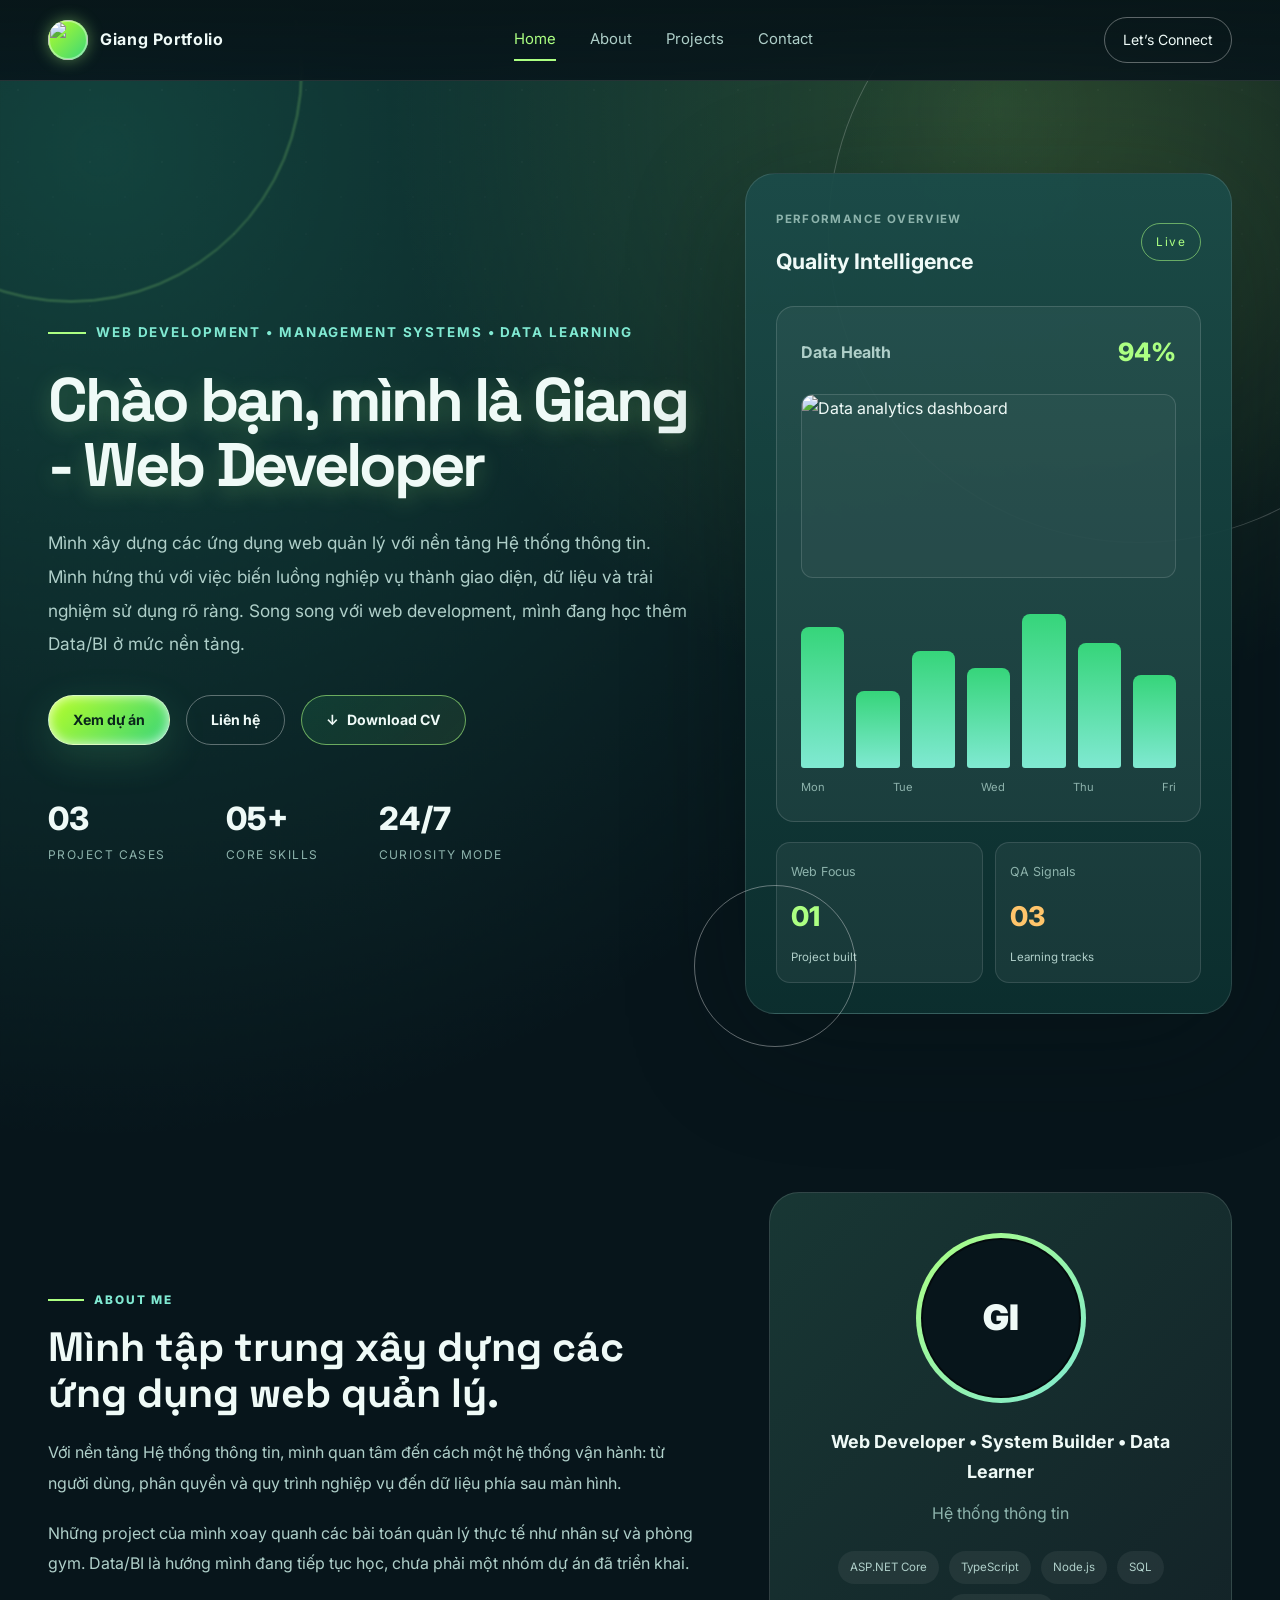
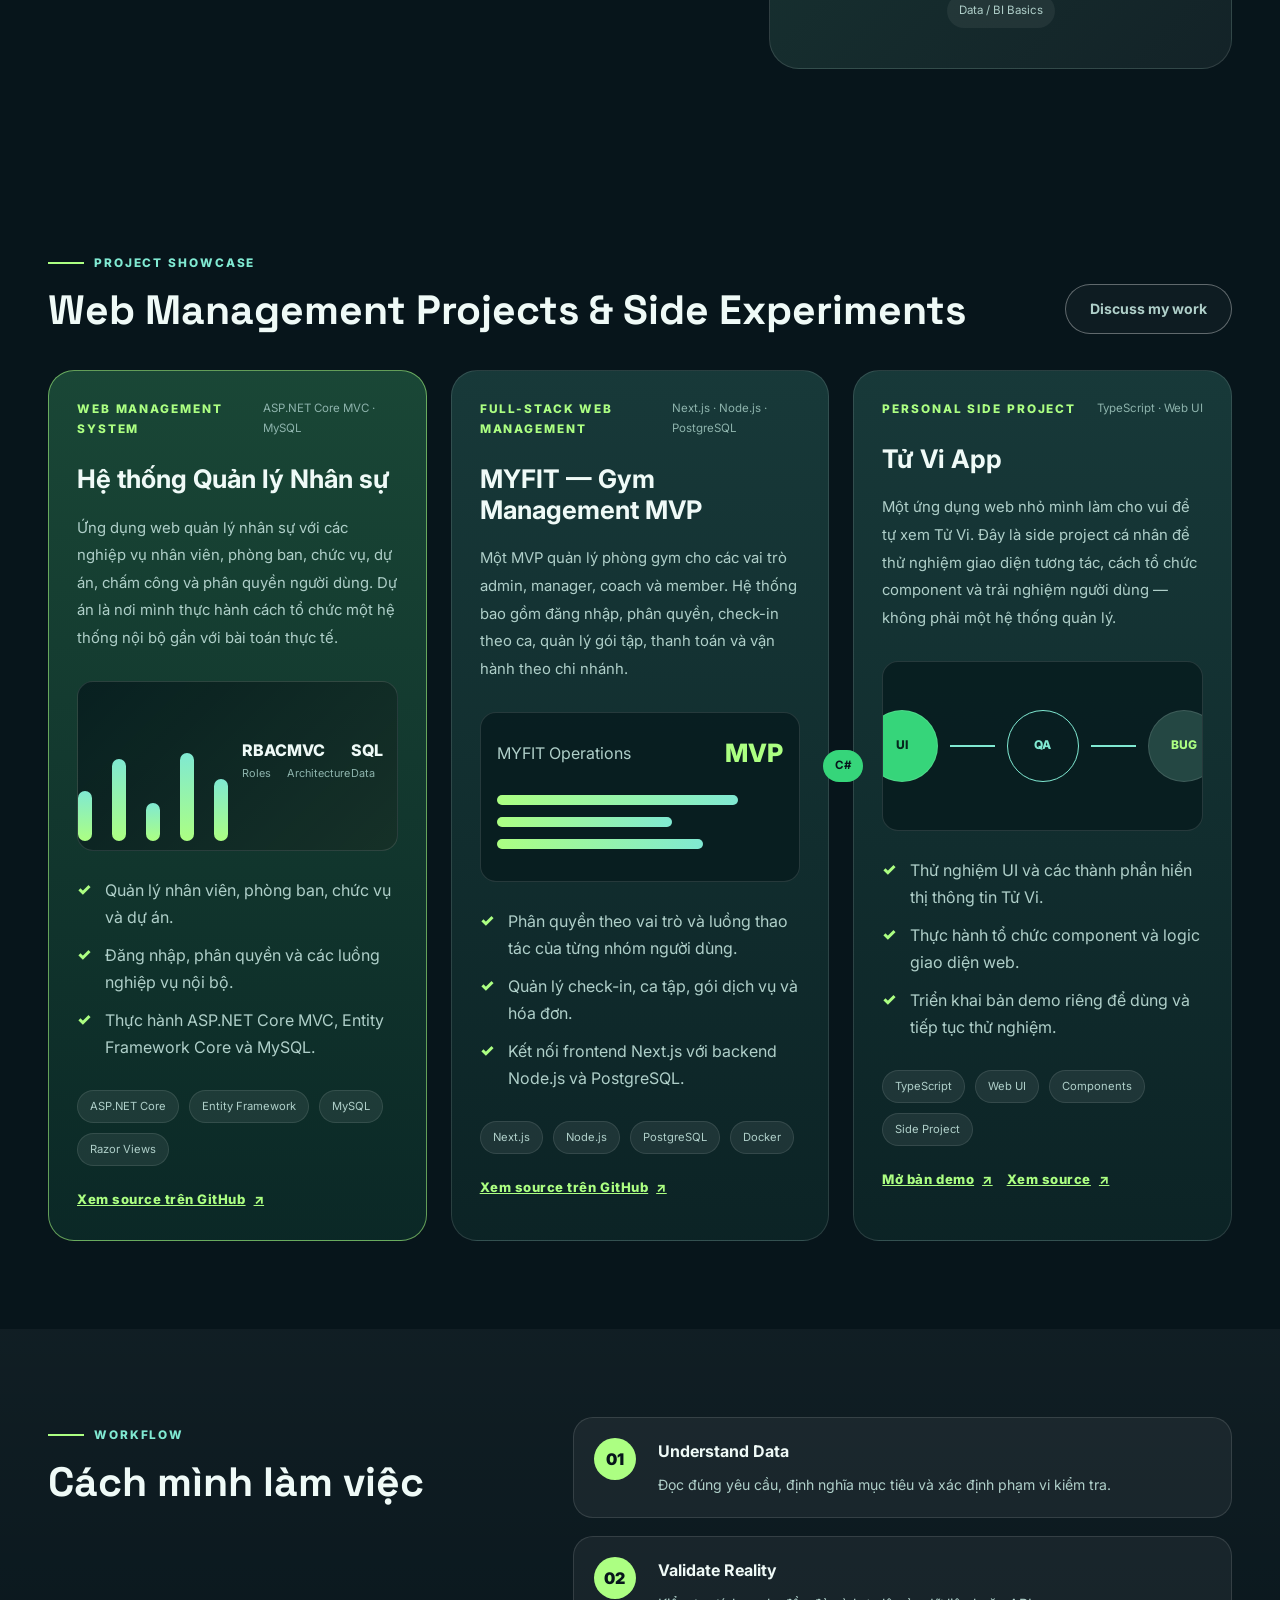
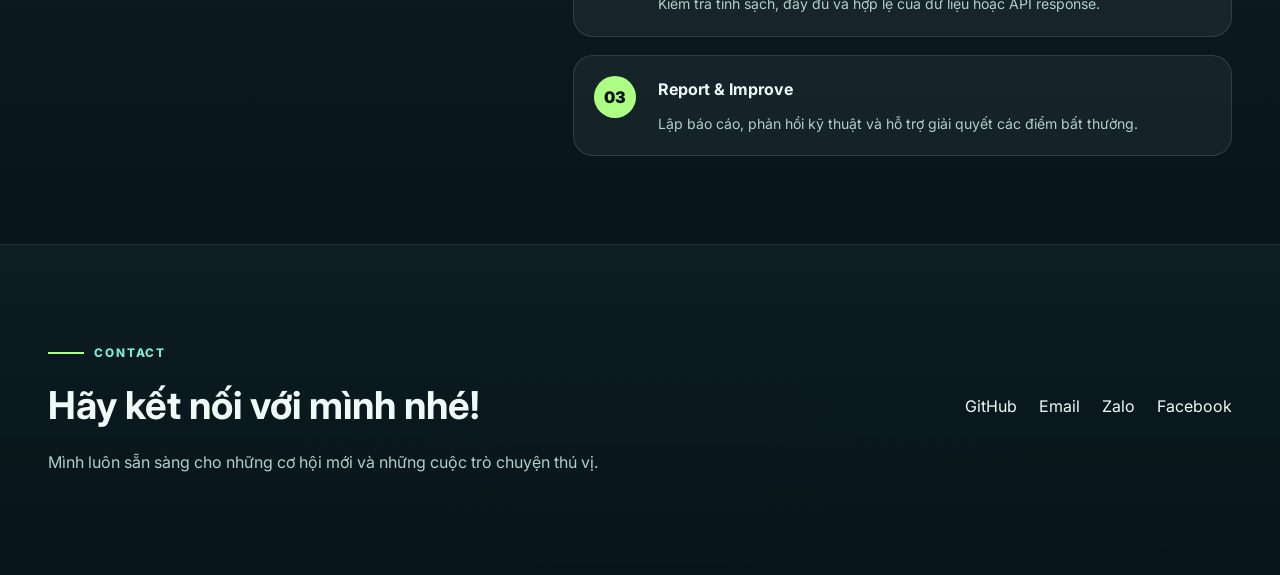
==== index.html @ 4f0e09ed "Update portfolio projects and contact links" ====
<!DOCTYPE html>
<html lang="vi">
<head>
    <meta charset="UTF-8" />
    <meta name="viewport" content="width=device-width, initial-scale=1.0" />
    <title>Giang | Web Developer</title>
    <link rel="preconnect" href="https://fonts.googleapis.com">
    <link rel="preconnect" href="https://fonts.gstatic.com" crossorigin>
    <link href="https://fonts.googleapis.com/css2?family=Inter:wght@300;400;500;600;700;800&family=Space+Grotesk:wght@400;500;700&display=swap" rel="stylesheet">
    <link rel="stylesheet" href="styles.css" />
</head>
<body>
    <header class="topbar">
        <div class="container nav-wrapper">
            <a class="brand" href="#home">
                <span class="brand-icon">
                    <img src="https://images.unsplash.com/photo-1551288049-bebda4e38f71?auto=format&fit=crop&q=80" alt="" />
                </span>
                <span class="brand-text">Giang Portfolio</span>
            </a>
            <nav class="main-nav" aria-label="Main navigation">
                <a href="#home" class="active">Home</a>
                <a href="#about">About</a>
                <a href="#projects">Projects</a>
                <a href="#contact">Contact</a>
            </nav>
            <a class="nav-cta" href="#contact">Let’s Connect</a>
        </div>
    </header>

    <section class="hero" id="home">
        <div class="container hero-grid">
            <div class="hero-copy">
                <div class="eyebrow">
                    <span></span>
                    Web Development • Management Systems • Data Learning
                </div>
                <h1>Chào bạn, mình là Giang - Web Developer</h1>
                <p class="hero-description">
                    Mình xây dựng các ứng dụng web quản lý với nền tảng Hệ thống thông tin. Mình hứng thú với việc biến luồng nghiệp vụ thành giao diện, dữ liệu và trải nghiệm sử dụng rõ ràng. Song song với web development, mình đang học thêm Data/BI ở mức nền tảng.
                </p>
                <div class="hero-actions">
                    <a class="btn btn-primary" href="#projects">Xem dự án</a>
                    <a class="btn btn-secondary" href="#contact">Liên hệ</a>
                    <a class="btn btn-download" href="assets/giang-cv.txt" download="giang-cv.txt">
                        <span aria-hidden="true">↓</span> Download CV
                    </a>
                </div>
                <div class="hero-metrics">
                    <article>
                        <span class="metric-number">03</span>
                        <span class="metric-label">Project Cases</span>
                    </article>
                    <article>
                        <span class="metric-number">05+</span>
                        <span class="metric-label">Core Skills</span>
                    </article>
                    <article>
                        <span class="metric-number">24/7</span>
                        <span class="metric-label">Curiosity Mode</span>
                    </article>
                </div>
            </div>

            <aside class="hero-panel">
                <div class="analysis-frame">
                    <div class="panel-header">
                        <div>
                            <span class="small-label">Performance Overview</span>
                            <h3>Quality Intelligence</h3>
                        </div>
                        <span class="status-dot">Live</span>
                    </div>

                    <div class="chart-area">
                        <div class="chart-card">
                            <div class="chart-top">
                                <span>Data Health</span>
                                <span class="chart-value">94%</span>
                            </div>
                            <div class="dashboard-image-wrap">
                                <img class="dashboard-image" src="https://images.unsplash.com/photo-1551288049-bebda4e38f71?auto=format&fit=crop&q=80" alt="Data analytics dashboard" />
                            </div>
                            <div class="bar-chart">
                                <div class="bar-wrap">
                                    <div class="bar-fill" style="height: 88%"></div>
                                </div>
                                <div class="bar-wrap">
                                    <div class="bar-fill" style="height: 48%"></div>
                                </div>
                                <div class="bar-wrap">
                                    <div class="bar-fill" style="height: 73%"></div>
                                </div>
                                <div class="bar-wrap">
                                    <div class="bar-fill" style="height: 62%"></div>
                                </div>
                                <div class="bar-wrap">
                                    <div class="bar-fill" style="height: 96%"></div>
                                </div>
                                <div class="bar-wrap">
                                    <div class="bar-fill" style="height: 78%"></div>
                                </div>
                                <div class="bar-wrap">
                                    <div class="bar-fill" style="height: 58%"></div>
                                </div>
                            </div>
                            <div class="axis-labels">
                                <span>Mon</span>
                                <span>Tue</span>
                                <span>Wed</span>
                                <span>Thu</span>
                                <span>Fri</span>
                            </div>
                        </div>
                    </div>

                    <div class="insights-grid">
                        <article>
                            <span class="insight-title">Web Focus</span>
                            <span class="insight-number positive">01</span>
                            <span class="insight-copy">Project built</span>
                        </article>
                        <article>
                            <span class="insight-title">QA Signals</span>
                            <span class="insight-number warning">03</span>
                            <span class="insight-copy">Learning tracks</span>
                        </article>
                    </div>
                </div>
            </aside>
        </div>
    </section>

    <section class="section about" id="about">
        <div class="container two-columns">
            <div>
                <span class="section-kicker">About Me</span>
                <h2>Mình tập trung xây dựng các ứng dụng web quản lý.</h2>
                <p>
                    Với nền tảng Hệ thống thông tin, mình quan tâm đến cách một hệ thống vận hành: từ người dùng, phân quyền và quy trình nghiệp vụ đến dữ liệu phía sau màn hình.
                </p>
                <p>
                    Những project của mình xoay quanh các bài toán quản lý thực tế như nhân sự và phòng gym. Data/BI là hướng mình đang tiếp tục học, chưa phải một nhóm dự án đã triển khai.
                </p>
            </div>
            <div class="profile-card">
                <div class="profile-card-inner">
                    <div class="avatar-ring">
                        <div class="avatar">
                            <span>GI</span>
                        </div>
                    </div>
                    <div class="profile-detail">
                        <span class="role">Web Developer • System Builder • Data Learner</span>
                        <span class="subrole">Hệ thống thông tin</span>
                        <ul class="tag-list">
                            <li>ASP.NET Core</li>
                            <li>TypeScript</li>
                            <li>Node.js</li>
                            <li>SQL</li>
                            <li>Data / BI Basics</li>
                        </ul>
                    </div>
                </div>
            </div>
        </div>
    </section>

    <section class="section projects" id="projects">
        <div class="container">
            <div class="section-head">
                <div>
                    <span class="section-kicker">Project Showcase</span>
                    <h2>Web Management Projects & Side Experiments</h2>
                </div>
                <a class="btn btn-ghost" href="#contact">Discuss my work</a>
            </div>

            <div class="project-grid">
                <article class="project-card featured">
                    <div class="project-top">
                        <span class="project-type">Web Management System</span>
                        <span class="project-date">ASP.NET Core MVC · MySQL</span>
                    </div>
                    <h3>Hệ thống Quản lý Nhân sự</h3>
                    <p>
                        Ứng dụng web quản lý nhân sự với các nghiệp vụ nhân viên, phòng ban, chức vụ, dự án, chấm công và phân quyền người dùng. Dự án là nơi mình thực hành cách tổ chức một hệ thống nội bộ gần với bài toán thực tế.
                    </p>
                    <div class="visual-card dashboard">
                        <div class="visual-header">
                            <span>HR Management</span>
                            <span class="chip">C#</span>
                        </div>
                        <div class="visual-body">
                            <div class="line-analytics">
                                <span></span>
                                <span></span>
                                <span></span>
                                <span></span>
                                <span></span>
                            </div>
                        </div>
                        <div class="mini-metrics">
                            <div>
                                <span class="mini-number">RBAC</span>
                                <span class="mini-label">Roles</span>
                            </div>
                            <div>
                                <span class="mini-number">MVC</span>
                                <span class="mini-label">Architecture</span>
                            </div>
                            <div>
                                <span class="mini-number">SQL</span>
                                <span class="mini-label">Data</span>
                            </div>
                        </div>
                    </div>
                    <ul class="feature-list">
                        <li>Quản lý nhân viên, phòng ban, chức vụ và dự án.</li>
                        <li>Đăng nhập, phân quyền và các luồng nghiệp vụ nội bộ.</li>
                        <li>Thực hành ASP.NET Core MVC, Entity Framework Core và MySQL.</li>
                    </ul>
                    <div class="skill-row">
                        <span>ASP.NET Core</span>
                        <span>Entity Framework</span>
                        <span>MySQL</span>
                        <span>Razor Views</span>
                    </div>
                    <a class="project-link" href="https://github.com/hgiang7193/HRmanagement" target="_blank" rel="noopener">Xem source trên GitHub <span aria-hidden="true">↗</span></a>
                </article>

                <article class="project-card">
                    <div class="project-top">
                        <span class="project-type">Full-stack Web Management</span>
                        <span class="project-date">Next.js · Node.js · PostgreSQL</span>
                    </div>
                    <h3>MYFIT — Gym Management MVP</h3>
                    <p>
                        Một MVP quản lý phòng gym cho các vai trò admin, manager, coach và member. Hệ thống bao gồm đăng nhập, phân quyền, check-in theo ca, quản lý gói tập, thanh toán và vận hành theo chi nhánh.
                    </p>
                    <div class="visual-card testing">
                        <div class="test-summary">
                            <div class="summary-row">
                                <span>MYFIT Operations</span>
                                <span class="chart-value">MVP</span>
                            </div>
                            <div class="test-bars">
                                <span style="width: 84%"></span>
                                <span style="width: 61%"></span>
                                <span style="width: 72%"></span>
                            </div>
                        </div>
                    </div>
                    <ul class="feature-list">
                        <li>Phân quyền theo vai trò và luồng thao tác của từng nhóm người dùng.</li>
                        <li>Quản lý check-in, ca tập, gói dịch vụ và hóa đơn.</li>
                        <li>Kết nối frontend Next.js với backend Node.js và PostgreSQL.</li>
                    </ul>
                    <div class="skill-row">
                        <span>Next.js</span>
                        <span>Node.js</span>
                        <span>PostgreSQL</span>
                        <span>Docker</span>
                    </div>
                    <a class="project-link" href="https://github.com/hgiang7193/Gymmanagement-" target="_blank" rel="noopener">Xem source trên GitHub <span aria-hidden="true">↗</span></a>
                </article>

                <article class="project-card">
                    <div class="project-top">
                        <span class="project-type">Personal Side Project</span>
                        <span class="project-date">TypeScript · Web UI</span>
                    </div>
                    <h3>Tử Vi App</h3>
                    <p>
                        Một ứng dụng web nhỏ mình làm cho vui để tự xem Tử Vi. Đây là side project cá nhân để thử nghiệm giao diện tương tác, cách tổ chức component và trải nghiệm người dùng — không phải một hệ thống quản lý.
                    </p>
                    <div class="visual-card api">
                        <div class="api-network">
                            <span class="api-node api-primary">UI</span>
                            <span class="connector"></span>
                            <span class="api-node api-secondary">QA</span>
                            <span class="connector"></span>
                            <span class="api-node api-success">BUG</span>
                        </div>
                    </div>
                    <ul class="feature-list">
                        <li>Thử nghiệm UI và các thành phần hiển thị thông tin Tử Vi.</li>
                        <li>Thực hành tổ chức component và logic giao diện web.</li>
                        <li>Triển khai bản demo riêng để dùng và tiếp tục thử nghiệm.</li>
                    </ul>
                    <div class="skill-row">
                        <span>TypeScript</span>
                        <span>Web UI</span>
                        <span>Components</span>
                        <span>Side Project</span>
                    </div>
                    <div class="project-links">
                        <a class="project-link" href="https://tuvi-iota.vercel.app" target="_blank" rel="noopener">Mở bản demo <span aria-hidden="true">↗</span></a>
                        <a class="project-link" href="https://github.com/hgiang7193/Tuvi" target="_blank" rel="noopener">Xem source <span aria-hidden="true">↗</span></a>
                    </div>
                </article>
            </div>
        </div>
    </section>

    <section class="section process">
        <div class="container process-grid">
            <div>
                <span class="section-kicker">Workflow</span>
                <h2>Cách mình làm việc</h2>
            </div>
            <div class="timeline">
                <article>
                    <span class="step-number">01</span>
                    <div>
                        <h3>Understand Data</h3>
                        <p>Đọc đúng yêu cầu, định nghĩa mục tiêu và xác định phạm vi kiểm tra.</p>
                    </div>
                </article>
                <article>
                    <span class="step-number">02</span>
                    <div>
                        <h3>Validate Reality</h3>
                        <p>Kiểm tra tính sạch, đầy đủ và hợp lệ của dữ liệu hoặc API response.</p>
                    </div>
                </article>
                <article>
                    <span class="step-number">03</span>
                    <div>
                        <h3>Report & Improve</h3>
                        <p>Lập báo cáo, phản hồi kỹ thuật và hỗ trợ giải quyết các điểm bất thường.</p>
                    </div>
                </article>
            </div>
        </div>
    </section>

    <footer class="footer" id="contact">
        <div class="container footer-grid">
            <div>
                <span class="section-kicker">Contact</span>
                <h2>Hãy kết nối với mình nhé!</h2>
                <p class="footer-text">
                    Mình luôn sẵn sàng cho những cơ hội mới và những cuộc trò chuyện thú vị.
                </p>
            </div>
            <div class="contact-list">
                <a href="https://github.com/hgiang7193" target="_blank" rel="noopener">GitHub</a>
                <a href="mailto:gianghuongtraan1102@gmail.com">Email</a>
                <a href="https://zalo.me/0353092998" target="_blank" rel="noopener">Zalo</a>
                <a href="https://www.facebook.com/giang.tran.337570" target="_blank" rel="noopener">Facebook</a>
            </div>
        </div>
    </footer>
</body>
</html>
---- styles.css ----
* {
    margin: 0;
    padding: 0;
    box-sizing: border-box;
}

:root {
    --bg: #07151b;
    --bg-soft: #0d2024;
    --bg-elevated: #102b30;
    --text: #effaf7;
    --text-soft: #afcfc9;
    --text-faint: #8db3ac;
    --text-muted: #b4ded7;
    --line: rgba(255,255,255,0.12);
    --line-strong: rgba(255,255,255,0.34);
    --card: #153b3e;
    --card-2: #102b30;
    --accent: #acff82;
    --accent-2: #36d57a;
    --accent-3: #80e9d2;
    --accent-hot: #baff26;
    --orange: #ffc56b;
    --danger: #ff886e;
    --shadow: rgba(5,20,19,0.32);
    --surface: rgba(255,255,255,0.06);
}

html {
    scroll-behavior: smooth;
}

body {
    font-family: "Inter", Arial, sans-serif;
    color: var(--text);
    background:
        radial-gradient(circle at 8% 4%, rgba(61, 230, 184, 0.22), transparent 26%),
        radial-gradient(circle at 78% 3%, rgba(170, 255, 118, 0.2), transparent 16%),
        radial-gradient(circle at 50% 118%, rgba(120, 52, 255, 0.18), transparent 20%),
        var(--bg);
    line-height: 1.7;
}

body::before {
    content: "";
    position: fixed;
    inset: -90px;
    pointer-events: none;
    background-image:
        radial-gradient(rgba(255,255,255,0.08) 1px, transparent 1px),
        radial-gradient(rgba(255,255,255,0.06) 1px, transparent 1px);
    background-position: 0 0, 35px 35px;
    background-size: 72px 72px, 72px 72px;
    opacity: 0.7;
    mask-image: linear-gradient(rgba(0,0,0,0.6), transparent);
}

body::after {
    content: "";
    position: fixed;
    width: 460px;
    height: 460px;
    left: -160px;
    top: -160px;
    border-radius: 50%;
    border: 1px solid rgba(172,255,130,0.55);
    filter: blur(1px);
    pointer-events: none;
}

.container {
    width: min(1200px, calc(100% - 96px));
    margin: 0 auto;
}

.topbar {
    position: sticky;
    top: 0;
    z-index: 99;
    backdrop-filter: blur(18px);
    background: linear-gradient(180deg, rgba(8, 22, 25, 0.98), rgba(7, 21, 27, 0.88));
    border-bottom: 1px solid var(--line);
}

.nav-wrapper {
    min-height: 80px;
    display: flex;
    align-items: center;
    justify-content: space-between;
}

.brand {
    text-decoration: none;
    color: var(--text);
    display: inline-flex;
    align-items: center;
    gap: 12px;
}

.brand-icon {
    width: 40px;
    height: 40px;
    border-radius: 50%;
    display: grid;
    place-items: center;
    background: linear-gradient(135deg, var(--accent-hot), var(--accent-2));
    color: #073d32;
    font-weight: 900;
    box-shadow: inset 0 0 0 2px rgba(255,255,255,0.38), 0 0 16px rgba(172,255,130,0.43);
    overflow: hidden;
}

.brand-icon img {
    width: 100%;
    height: 100%;
    object-fit: cover;
}

.brand-text {
    font-weight: 700;
    letter-spacing: 0.04em;
}

.main-nav {
    display: flex;
    align-items: center;
    gap: 34px;
}

.main-nav a {
    color: var(--text-soft);
    text-decoration: none;
    font-size: 0.93rem;
    position: relative;
}

.main-nav a::after {
    content: "";
    position: absolute;
    left: 0;
    right: 0;
    bottom: -8px;
    height: 2px;
    transform: scaleX(0);
    transform-origin: left;
    background: var(--accent);
    transition: transform 0.2s ease;
}

.main-nav a.active,
.main-nav a:hover {
    color: var(--accent);
}

.main-nav a:hover::after,
.main-nav a.active::after {
    transform: scaleX(1);
}

.nav-cta {
    color: var(--text);
    text-decoration: none;
    border: 1px solid var(--line-strong);
    padding: 10px 18px;
    border-radius: 999px;
    font-size: 0.88rem;
    transition: all 0.2s ease;
}

.nav-cta:hover {
    background: var(--accent);
    color: #07151b;
    border-color: var(--accent);
}

.hero {
    padding: 92px 0 90px;
    position: relative;
}

.hero::before {
    content: "";
    position: absolute;
    width: 620px;
    height: 620px;
    border-radius: 50%;
    top: -160px;
    right: -170px;
    border: 1px solid rgba(255,255,255,0.22);
    background: radial-gradient(circle, rgba(172,255,130,0.07), transparent 72%);
}

.hero-grid {
    display: grid;
    grid-template-columns: minmax(640px, 1.08fr) minmax(420px, 0.82fr);
    align-items: center;
    gap: 56px;
}

.hero-copy {
    max-width: 700px;
    animation: heroEntry 900ms ease-out both;
}

.hero-panel {
    min-height: 420px;
    animation: floatPanel 3600ms ease-in-out infinite;
}

.eyebrow {
    display: flex;
    align-items: center;
    gap: 10px;
    color: var(--accent-3);
    font-size: 0.84rem;
    font-weight: 700;
    letter-spacing: 0.14em;
    text-transform: uppercase;
}

.eyebrow span {
    display: inline-block;
    width: 38px;
    height: 2px;
    background: var(--accent);
}

.hero h1 {
    margin-top: 24px;
    font-family: "Space Grotesk", "Inter", sans-serif;
    font-weight: 700;
    font-size: clamp(2.8rem, 4.8vw, 4.28rem);
    line-height: 1.06;
    letter-spacing: -0.05em;
    text-shadow: 0 6px 22px rgba(172,255,130,0.23);
}

.hero-description {
    margin-top: 28px;
    font-size: 1.08rem;
    line-height: 1.95;
    color: var(--text-soft);
}

.hero-actions {
    margin-top: 34px;
    display: flex;
    align-items: center;
    gap: 16px;
}

.btn {
    display: inline-flex;
    align-items: center;
    justify-content: center;
    text-decoration: none;
    border-radius: 999px;
    padding: 12px 24px;
    font-weight: 700;
    font-size: 0.88rem;
    transition: transform 0.2s ease, background-color 0.2s ease, border-color 0.2s ease;
}

.btn:hover {
    transform: translateY(-2px);
}

.btn-primary {
    background: linear-gradient(135deg, var(--accent-hot), var(--accent-2));
    color: #09251b;
    border: 1px solid rgba(255,255,255,0.68);
    box-shadow: inset 0 0 12px rgba(255,255,255,0.8), 0 12px 40px rgba(105,255,145,0.15);
}

.btn-secondary {
    border: 1px solid var(--line-strong);
    background: transparent;
    color: var(--text);
}

.btn-download {
    color: var(--text);
    border: 1px solid rgba(172,255,130,0.58);
    background: linear-gradient(135deg, rgba(54,213,122,0.12), rgba(172,255,130,0.08));
}

.btn-download span {
    margin-right: 8px;
    display: inline-block;
}

.btn-ghost {
    border: 1px solid var(--line-strong);
    background: rgba(255,255,255,0.03);
    color: var(--text-soft);
}

.hero-metrics {
    margin-top: 58px;
    display: flex;
    align-items: center;
    gap: 60px;
}

.hero-metrics article {
    display: flex;
    flex-direction: column;
}

.metric-number {
    font-size: 2rem;
    font-weight: 800;
    line-height: 1;
    color: var(--text);
}

.metric-label {
    margin-top: 10px;
    font-size: 0.75rem;
    color: var(--text-faint);
    text-transform: uppercase;
    letter-spacing: 0.12em;
}

.hero-panel {
    min-height: 420px;
}

.analysis-frame {
    position: relative;
    background: linear-gradient(180deg, rgba(27, 75, 72, 0.96), rgba(12, 47, 47, 0.95));
    border-radius: 30px;
    border: 1px solid var(--line);
    padding: 30px;
    box-shadow: 0 30px 120px var(--shadow);
}

.analysis-frame:before {
    content: "";
    position: absolute;
    width: 160px;
    height: 160px;
    border-radius: 50%;
    left: -52px;
    bottom: -34px;
    border: 1px solid rgba(255,255,255,0.36);
}

.panel-header {
    display: flex;
    justify-content: space-between;
    align-items: center;
}

.panel-header h3 {
    margin-top: 12px;
    font-size: 1.34rem;
}

.small-label {
    font-size: 0.72rem;
    font-weight: 700;
    color: var(--text-faint);
    letter-spacing: 0.12em;
    text-transform: uppercase;
}

.status-dot {
    padding: 8px 14px;
    border-radius: 30px;
    color: var(--accent);
    border: 1px solid rgba(172,255,130,0.55);
    font-size: 0.74rem;
    letter-spacing: 0.12em;
}

.chart-area {
    margin-top: 26px;
}

.chart-card {
    background: rgba(255,255,255,0.05);
    border-radius: 18px;
    padding: 24px;
    border: 1px solid rgba(255,255,255,0.14);
}

.dashboard-image-wrap {
    margin-top: 20px;
    border-radius: 12px;
    overflow: hidden;
    border: 1px solid rgba(255,255,255,0.14);
    background: rgba(255,255,255,0.03);
}

.dashboard-image {
    width: 100%;
    height: 182px;
    object-fit: cover;
    display: block;
}

.chart-top {
    display: flex;
    align-items: center;
    justify-content: space-between;
}

.chart-top span:first-child {
    font-weight: 700;
    color: var(--text-soft);
}

.chart-value {
    font-size: 1.58rem;
    font-weight: 800;
    color: var(--accent);
}

.bar-chart {
    height: 160px;
    margin-top: 30px;
    display: flex;
    align-items: end;
    justify-content: space-between;
    gap: 12px;
}

.bar-wrap {
    flex: 1;
    height: 100%;
    display: flex;
    align-items: end;
}

.bar-fill {
    width: 100%;
    border-radius: 8px 8px 3px 3px;
    background: linear-gradient(180deg, var(--accent-2), var(--accent-3));
}

.axis-labels {
    margin-top: 10px;
    display: flex;
    justify-content: space-between;
    color: var(--text-faint);
    font-size: 0.7rem;
}

.insights-grid {
    margin-top: 20px;
    display: grid;
    grid-template-columns: repeat(2, minmax(160px, auto));
    gap: 12px;
}

.insights-grid article {
    background: rgba(255,255,255,0.05);
    border-radius: 14px;
    padding: 14px;
    border: 1px solid var(--line);
}

.insight-title {
    font-size: 0.78rem;
    color: var(--text-faint);
}

.insight-number {
    display: block;
    font-size: 1.7rem;
    font-weight: 800;
    margin-top: 10px;
}

.insight-number.positive {
    color: var(--accent);
}

.insight-number.warning {
    color: var(--orange);
}

.insight-copy {
    display: block;
    margin-top: 8px;
    color: var(--text-soft);
    font-size: 0.72rem;
}

.section {
    padding: 88px 0;
}

.section-head {
    display: flex;
    align-items: end;
    justify-content: space-between;
    gap: 24px;
    margin-bottom: 36px;
}

.section h2 {
    margin-top: 14px;
    font-size: clamp(2rem, 3.2vw, 2.62rem);
    line-height: 1.14;
    font-family: "Space Grotesk", "Inter", sans-serif;
}

.section-kicker {
    display: inline-flex;
    align-items: center;
    gap: 10px;
    color: var(--accent-3);
    font-weight: 800;
    text-transform: uppercase;
    letter-spacing: 0.16em;
    font-size: 0.74rem;
}

.section-kicker::before {
    content: "";
    width: 36px;
    height: 2px;
    background: var(--accent);
}

.about .two-columns {
    display: grid;
    grid-template-columns: minmax(560px, 1fr) minmax(320px, 0.7fr);
    align-items: center;
    gap: 60px;
}

.about p {
    color: var(--text-soft);
    margin-top: 20px;
    line-height: 1.9;
}

.profile-card {
    min-height: 360px;
    display: grid;
    align-items: center;
}

.profile-card-inner {
    border-radius: 30px;
    padding: 40px;
    background: linear-gradient(135deg, rgba(25,57,53,0.96), rgba(20,36,40,0.96));
    border: 1px solid var(--line);
}

.avatar-ring {
    width: 170px;
    height: 170px;
    border-radius: 50%;
    padding: 5px;
    background: linear-gradient(135deg, var(--accent), var(--accent-3));
    margin: 0 auto;
}

.avatar {
    width: 100%;
    height: 100%;
    border-radius: 50%;
    background: #07151b;
    border: 2px solid rgba(0,0,0,0.5);
    display: grid;
    place-items: center;
}

.avatar span {
    font-size: 2.2rem;
    font-weight: 900;
    color: var(--text);
}

.profile-detail {
    margin-top: 24px;
    text-align: center;
}

.profile-detail .role {
    display: block;
    font-size: 1.12rem;
    font-weight: 700;
}

.profile-detail .subrole {
    display: inline-block;
    margin-top: 12px;
    color: var(--text-faint);
}

.tag-list {
    list-style: none;
    display: flex;
    flex-wrap: wrap;
    justify-content: center;
    gap: 10px;
    margin-top: 24px;
}

.tag-list li {
    padding: 7px 12px;
    background: rgba(255,255,255,0.06);
    border-radius: 999px;
    font-size: 0.72rem;
    color: var(--text-soft);
}

.project-grid {
    display: grid;
    grid-template-columns: repeat(3, minmax(300px, 1fr));
    gap: 24px;
}

.project-card {
    background: linear-gradient(180deg, rgba(24, 58, 58, 0.98), rgba(12, 36, 38, 0.98));
    border: 1px solid var(--line);
    border-radius: 26px;
    padding: 28px;
    min-height: 100%;
}

.project-card.featured {
    border-color: rgba(172,255,130,0.55);
    background: linear-gradient(180deg, rgba(26,72,55,0.98), rgba(11,41,39,0.98));
}

.project-top {
    display: flex;
    align-items: center;
    justify-content: space-between;
}

.project-type {
    display: inline-flex;
    align-items: center;
    color: var(--accent);
    font-size: 0.74rem;
    font-weight: 800;
    letter-spacing: 0.16em;
    text-transform: uppercase;
}

.project-date {
    font-size: 0.72rem;
    color: var(--text-faint);
}

.project-card h3 {
    margin-top: 25px;
    font-size: 1.6rem;
    line-height: 1.2;
}

.project-card p {
    margin-top: 20px;
    color: var(--text-soft);
    font-size: 0.93rem;
    line-height: 1.86;
}

.visual-card {
    margin-top: 28px;
    border-radius: 16px;
    background: rgba(8, 28, 31, 0.86);
    border: 1px solid var(--line);
    min-height: 170px;
    display: flex;
    align-items: center;
    justify-content: center;
    overflow: hidden;
}

.visual-card.dashboard {
    background:
        linear-gradient(135deg, transparent, rgba(172,255,130,0.08)),
        rgba(8, 28, 31, 0.86);
}

.visual-header {
    position: absolute;
}

.dashboard .visual-header {
    width: 100%;
    padding: 12px 14px;
    display: flex;
    justify-content: space-between;
    align-items: center;
    color: var(--text-soft);
    font-size: 0.72rem;
}

.chip {
    background: var(--accent-2);
    color: #07151b;
    border-radius: 999px;
    padding: 6px 12px;
    font-weight: 700;
}

.visual-body {
    padding-top: 50px;
}

.line-analytics {
    height: 100px;
    display: flex;
    align-items: end;
    gap: 20px;
}

.line-analytics span {
    width: 14px;
    border-radius: 999px;
    background: linear-gradient(180deg, var(--accent-3), var(--accent));
    display: inline-block;
}

.line-analytics span:nth-child(1) { height: 50px; }
.line-analytics span:nth-child(2) { height: 82px; }
.line-analytics span:nth-child(3) { height: 38px; }
.line-analytics span:nth-child(4) { height: 88px; }
.line-analytics span:nth-child(5) { height: 62px; }

.mini-metrics {
    width: 100%;
    padding: 0 14px 12px;
    display: flex;
    justify-content: space-between;
}

.mini-number {
    display: block;
    font-weight: 800;
}

.mini-label {
    display: block;
    font-size: 0.68rem;
    color: var(--text-faint);
}

.visual-card.testing .test-summary {
    width: 90%;
}

.summary-row {
    display: flex;
    align-items: center;
    justify-content: space-between;
    color: var(--text-soft);
}

.test-bars {
    margin-top: 20px;
}

.test-bars span {
    display: block;
    height: 10px;
    border-radius: 999px;
    background: linear-gradient(90deg, var(--accent), var(--accent-3));
    margin-bottom: 12px;
}

.api-network {
    display: flex;
    align-items: center;
    gap: 12px;
}

.api-node {
    width: 72px;
    height: 72px;
    border-radius: 50%;
    display: grid;
    place-items: center;
    font-size: 0.75rem;
    font-weight: 800;
    border: 1px solid var(--line);
}

.api-primary {
    background: var(--accent-2);
    color: #06271e;
}

.api-secondary {
    border-color: var(--accent-3);
    color: var(--accent-3);
}

.api-success {
    background: #244743;
    color: var(--accent);
}

.connector {
    width: 45px;
    height: 2px;
    background: var(--accent-3);
}

.feature-list {
    margin-top: 26px;
}

.feature-list li {
    list-style: none;
    position: relative;
    padding-left: 28px;
    margin-bottom: 10px;
    color: var(--text-soft);
    line-height: 1.72;
}

.feature-list li::before {
    content: "✓";
    position: absolute;
    left: 0;
    top: -1px;
    color: var(--accent);
    font-weight: 900;
}

.skill-row {
    margin-top: 28px;
    display: flex;
    align-items: center;
    flex-wrap: wrap;
    gap: 10px;
}

.project-links {
    display: flex;
    flex-wrap: wrap;
    gap: 14px;
    margin-top: 22px;
}

.project-link {
    display: inline-flex;
    align-items: center;
    gap: 8px;
    width: fit-content;
    margin-top: 22px;
    color: var(--accent);
    font-size: 0.82rem;
    font-weight: 800;
    letter-spacing: 0.04em;
}

.project-links .project-link {
    margin-top: 0;
}

.project-link:hover,
.project-link:focus-visible {
    color: var(--accent-2);
}

.skill-row span {
    display: inline-flex;
    align-items: center;
    padding: 6px 12px;
    border-radius: 999px;
    font-size: 0.7rem;
    background: rgba(255,255,255,0.07);
    color: var(--text-soft);
    border: 1px solid rgba(255,255,255,0.1);
}

.process {
    background: linear-gradient(180deg, rgba(255,255,255,0.04), transparent);
}

.process-grid {
    display: grid;
    grid-template-columns: minmax(300px, 0.72fr) minmax(560px, 1fr);
    gap: 50px;
}

.process .timeline {
    display: flex;
    flex-direction: column;
    gap: 18px;
}

.timeline article {
    display: flex;
    gap: 22px;
    align-items: start;
    padding: 20px;
    border-radius: 20px;
    background: rgba(255,255,255,0.05);
    border: 1px solid var(--line);
}

.step-number {
    width: 42px;
    height: 42px;
    border-radius: 50%;
    background: var(--accent);
    color: #07151b;
    display: grid;
    place-items: center;
    font-weight: 900;
}

.timeline h3 {
    font-size: 1rem;
}

.timeline p {
    margin-top: 8px;
    color: var(--text-soft);
    font-size: 0.88rem;
}

.footer {
    padding: 90px 0 96px;
    background: linear-gradient(180deg, rgba(21,42,45,0.4), rgba(7,20,24,0.98));
    border-top: 1px solid var(--line);
}

.footer-grid {
    display: flex;
    justify-content: space-between;
    align-items: center;
}

.footer h2 {
    margin-top: 20px;
    font-size: clamp(2rem, 3vw, 2.85rem);
    line-height: 1.14;
}

.footer-text {
    margin-top: 20px;
    color: var(--text-soft);
    line-height: 1.98;
}

.contact-list {
    display: flex;
    align-items: center;
    gap: 22px;
}

.contact-list a {
    color: var(--text);
    text-decoration: none;
    border-bottom: 1px solid transparent;
}

.contact-list a:hover {
    color: var(--accent);
    border-color: var(--accent);
}

@keyframes heroEntry {
  from {
    opacity: 0;
    transform: translateY(20px);
  }
  to {
    opacity: 1;
    transform: translateY(0);
  }
}

@keyframes floatPanel {
  50% {
    transform: translateY(-10px);
  }
}

@media (max-width: 1000px) {
    .container {
        width: min(1200px, calc(100% - 48px));
    }

    .hero-grid,
    .about .two-columns,
    .process-grid,
    .project-grid {
        grid-template-columns: 1fr;
    }

    .hero {
        padding-top: 54px;
    }

    .hero-copy {
        max-width: none;
    }

    .hero-grid {
        gap: 34px;
    }

    .hero h1 {
        font-size: clamp(2.48rem, 6vw, 4rem);
    }

    .hero-metrics {
        flex-wrap: wrap;
        gap: 36px;
    }

    .footer-grid {
        align-items: flex-start;
        flex-direction: column;
        gap: 36px;
    }

    .contact-list {
        flex-wrap: wrap;
    }

    .project-grid {
        grid-template-columns: 1fr;
    }
}

@media (max-width: 640px) {
    .nav-wrapper {
        min-height: auto;
        padding: 20px 0;
        flex-wrap: wrap;
    }

    .brand {
        width: 100%;
        justify-content: center;
    }

    .main-nav {
        order: 2;
        width: 100%;
        justify-content: center;
        gap: 20px;
        flex-wrap: wrap;
    }

    .nav-cta {
        margin-top: 14px;
    }

    .hero {
        padding-top: 36px;
    }

    .hero-actions {
        align-items: stretch;
        flex-direction: column;
    }

    .hero-actions .btn {
        width: 100%;
    }

    .section-head {
        align-items: flex-start;
        flex-direction: column;
    }

    .project-card {
        padding: 22px;
    }

    .analysis-frame {
        padding: 24px;
    }

    .hero-metrics {
        align-items: flex-start;
        flex-direction: column;
        gap: 24px;
    }

    .section {
        padding: 58px 0;
    }

    .footer {
        padding: 62px 0;
    }
}
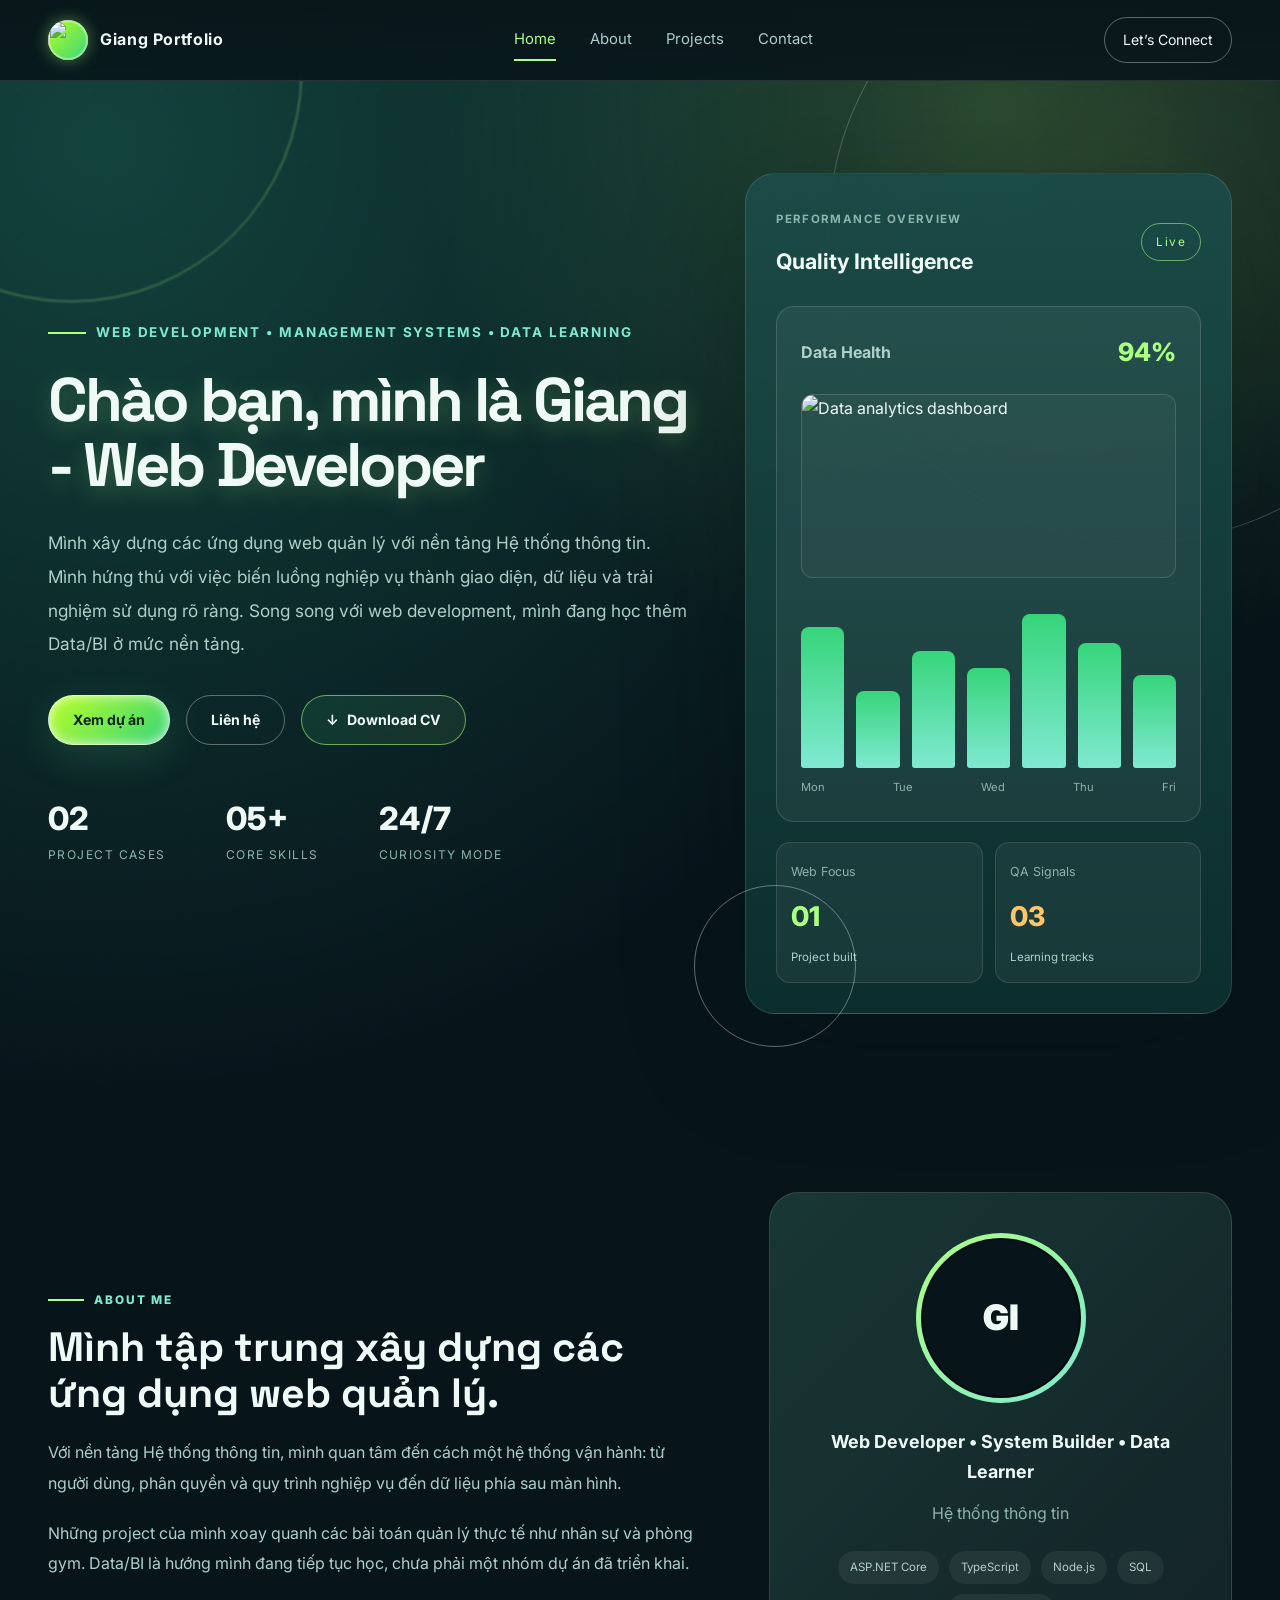
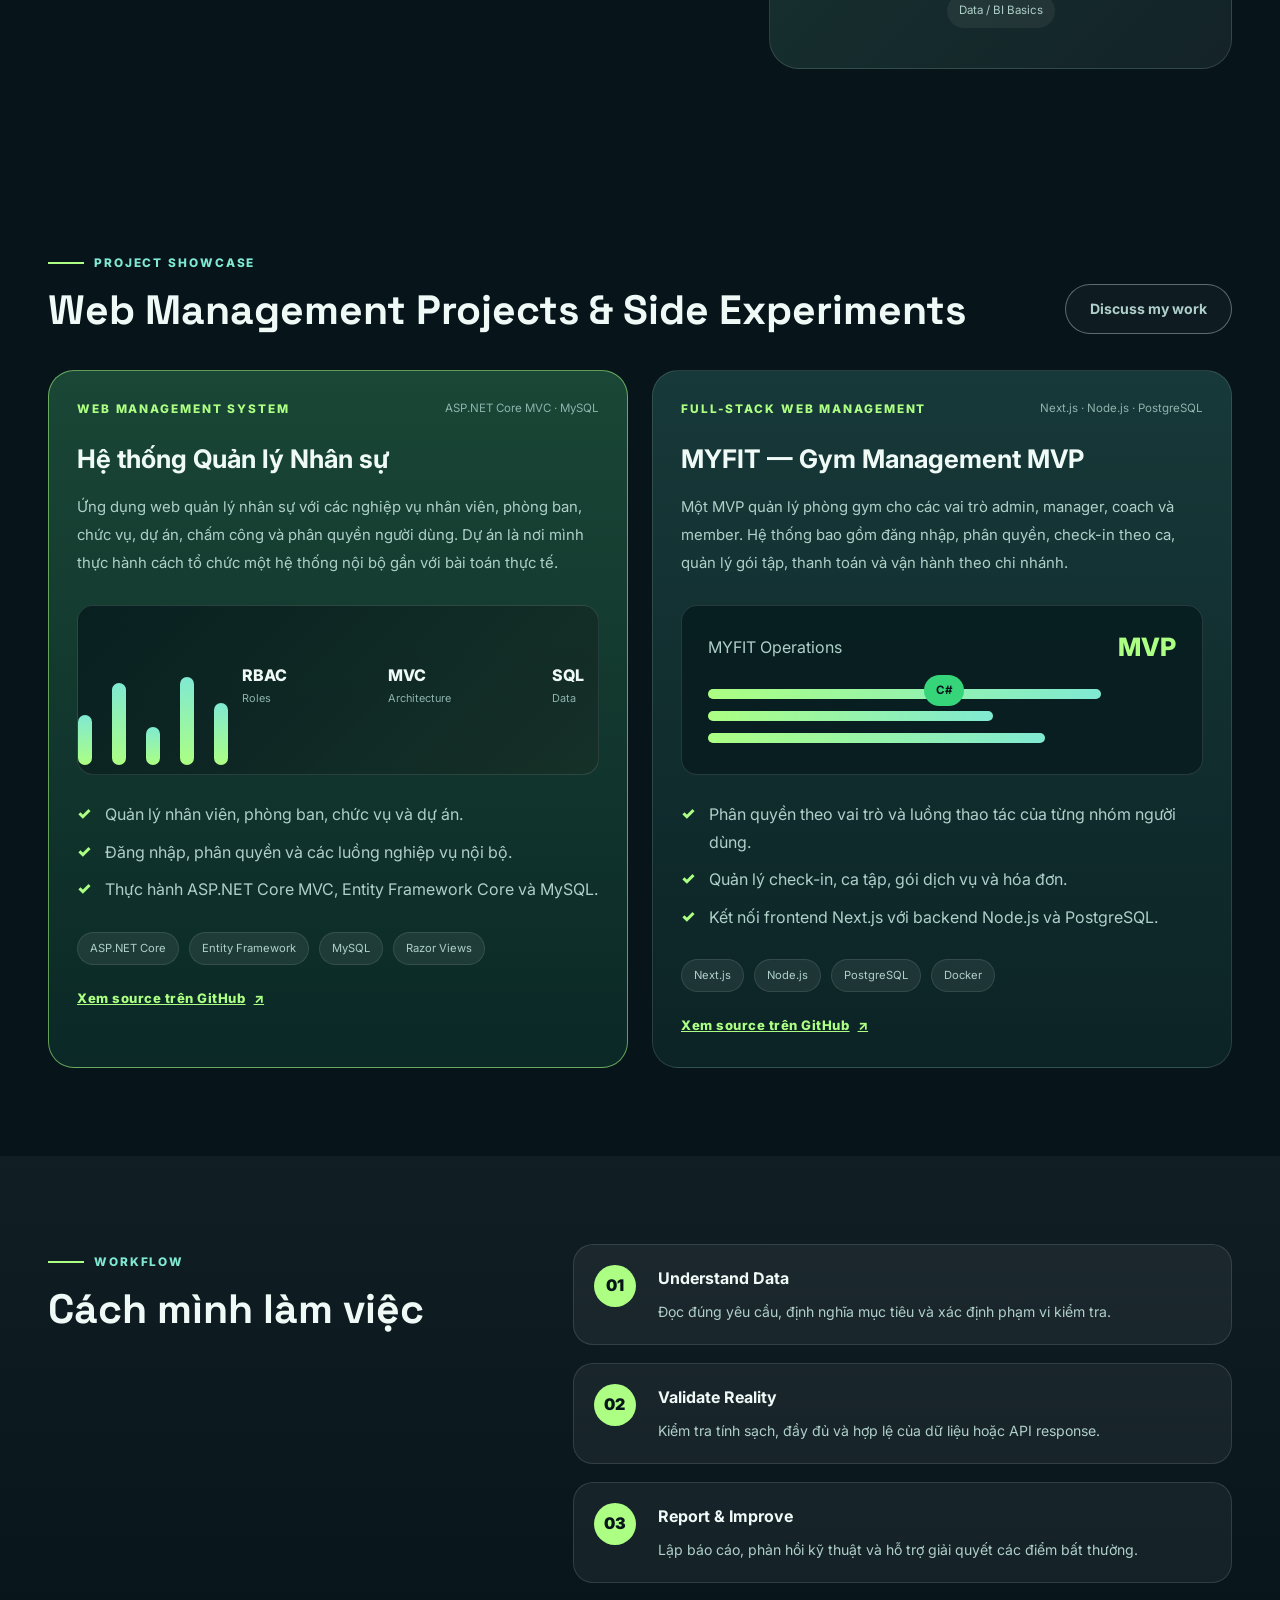
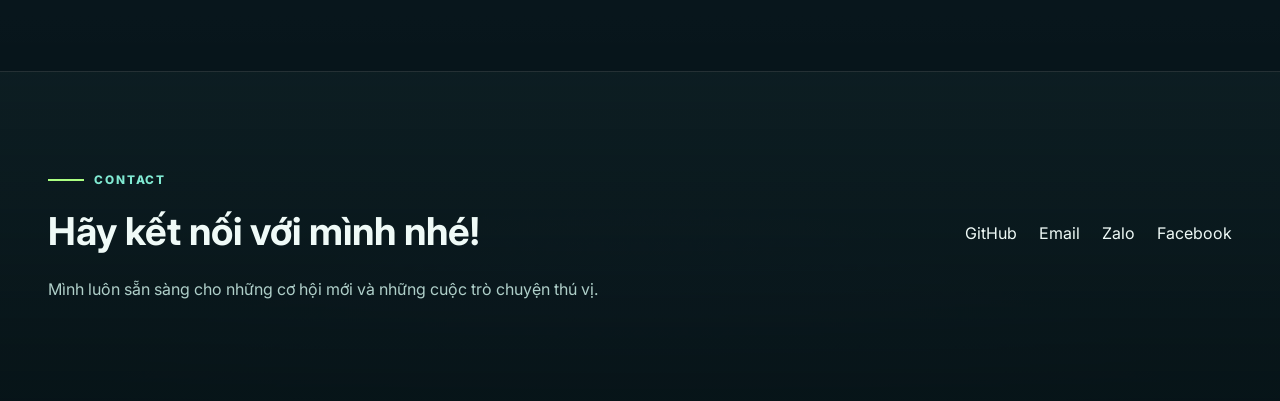
==== commit be63d435: "Update portfolio projects and contact links" ====
--- a/index.html
+++ b/index.html
@@ -48,7 +48,7 @@
                 </div>
                 <div class="hero-metrics">
                     <article>
-                        <span class="metric-number">03</span>
+                        <span class="metric-number">02</span>
                         <span class="metric-label">Project Cases</span>
                     </article>
                     <article>
@@ -265,40 +265,6 @@
                     <a class="project-link" href="https://github.com/hgiang7193/Gymmanagement-" target="_blank" rel="noopener">Xem source trên GitHub <span aria-hidden="true">↗</span></a>
                 </article>
 
-                <article class="project-card">
-                    <div class="project-top">
-                        <span class="project-type">Personal Side Project</span>
-                        <span class="project-date">TypeScript · Web UI</span>
-                    </div>
-                    <h3>Tử Vi App</h3>
-                    <p>
-                        Một ứng dụng web nhỏ mình làm cho vui để tự xem Tử Vi. Đây là side project cá nhân để thử nghiệm giao diện tương tác, cách tổ chức component và trải nghiệm người dùng — không phải một hệ thống quản lý.
-                    </p>
-                    <div class="visual-card api">
-                        <div class="api-network">
-                            <span class="api-node api-primary">UI</span>
-                            <span class="connector"></span>
-                            <span class="api-node api-secondary">QA</span>
-                            <span class="connector"></span>
-                            <span class="api-node api-success">BUG</span>
-                        </div>
-                    </div>
-                    <ul class="feature-list">
-                        <li>Thử nghiệm UI và các thành phần hiển thị thông tin Tử Vi.</li>
-                        <li>Thực hành tổ chức component và logic giao diện web.</li>
-                        <li>Triển khai bản demo riêng để dùng và tiếp tục thử nghiệm.</li>
-                    </ul>
-                    <div class="skill-row">
-                        <span>TypeScript</span>
-                        <span>Web UI</span>
-                        <span>Components</span>
-                        <span>Side Project</span>
-                    </div>
-                    <div class="project-links">
-                        <a class="project-link" href="https://tuvi-iota.vercel.app" target="_blank" rel="noopener">Mở bản demo <span aria-hidden="true">↗</span></a>
-                        <a class="project-link" href="https://github.com/hgiang7193/Tuvi" target="_blank" rel="noopener">Xem source <span aria-hidden="true">↗</span></a>
-                    </div>
-                </article>
             </div>
         </div>
     </section>
--- a/styles.css
+++ b/styles.css
@@ -612,7 +612,7 @@
 
 .project-grid {
     display: grid;
-    grid-template-columns: repeat(3, minmax(300px, 1fr));
+    grid-template-columns: repeat(2, minmax(300px, 1fr));
     gap: 24px;
 }
 
@@ -836,13 +836,6 @@
     gap: 10px;
 }
 
-.project-links {
-    display: flex;
-    flex-wrap: wrap;
-    gap: 14px;
-    margin-top: 22px;
-}
-
 .project-link {
     display: inline-flex;
     align-items: center;
@@ -853,10 +846,6 @@
     font-size: 0.82rem;
     font-weight: 800;
     letter-spacing: 0.04em;
-}
-
-.project-links .project-link {
-    margin-top: 0;
 }
 
 .project-link:hover,
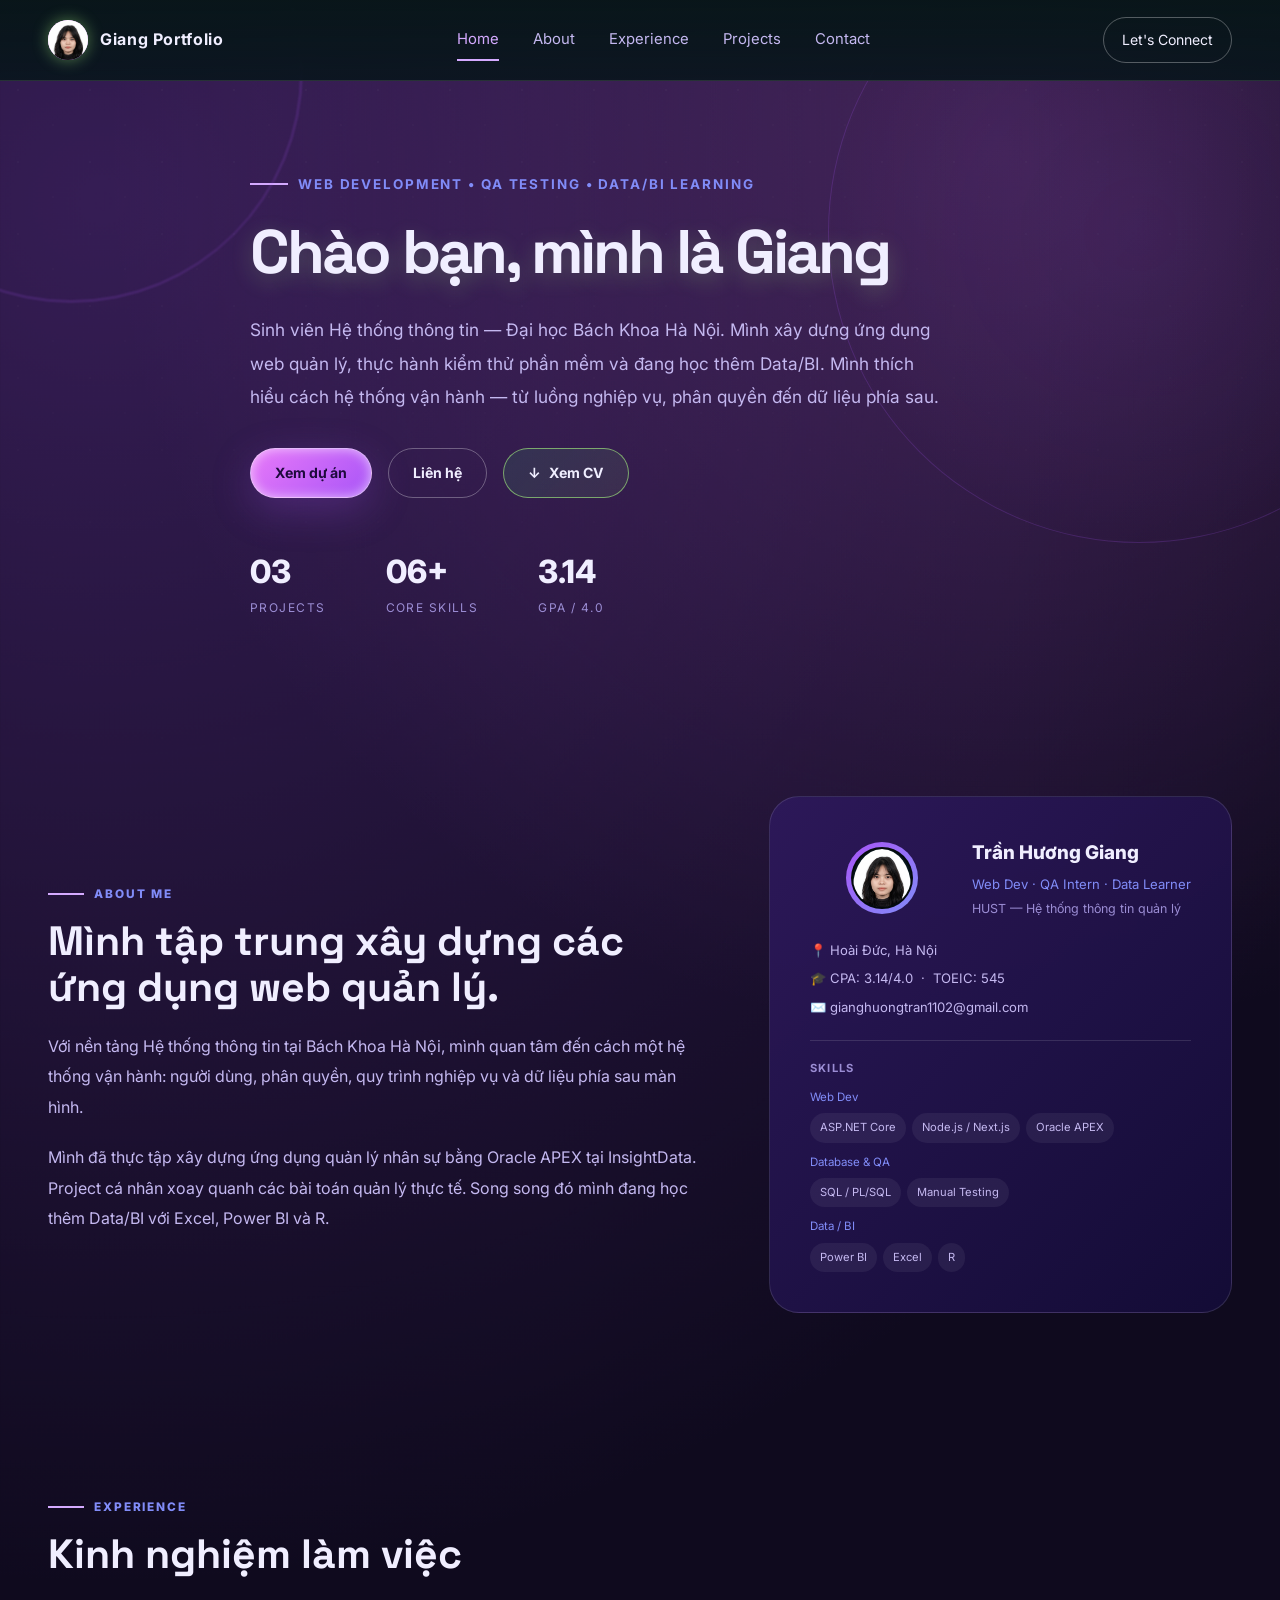
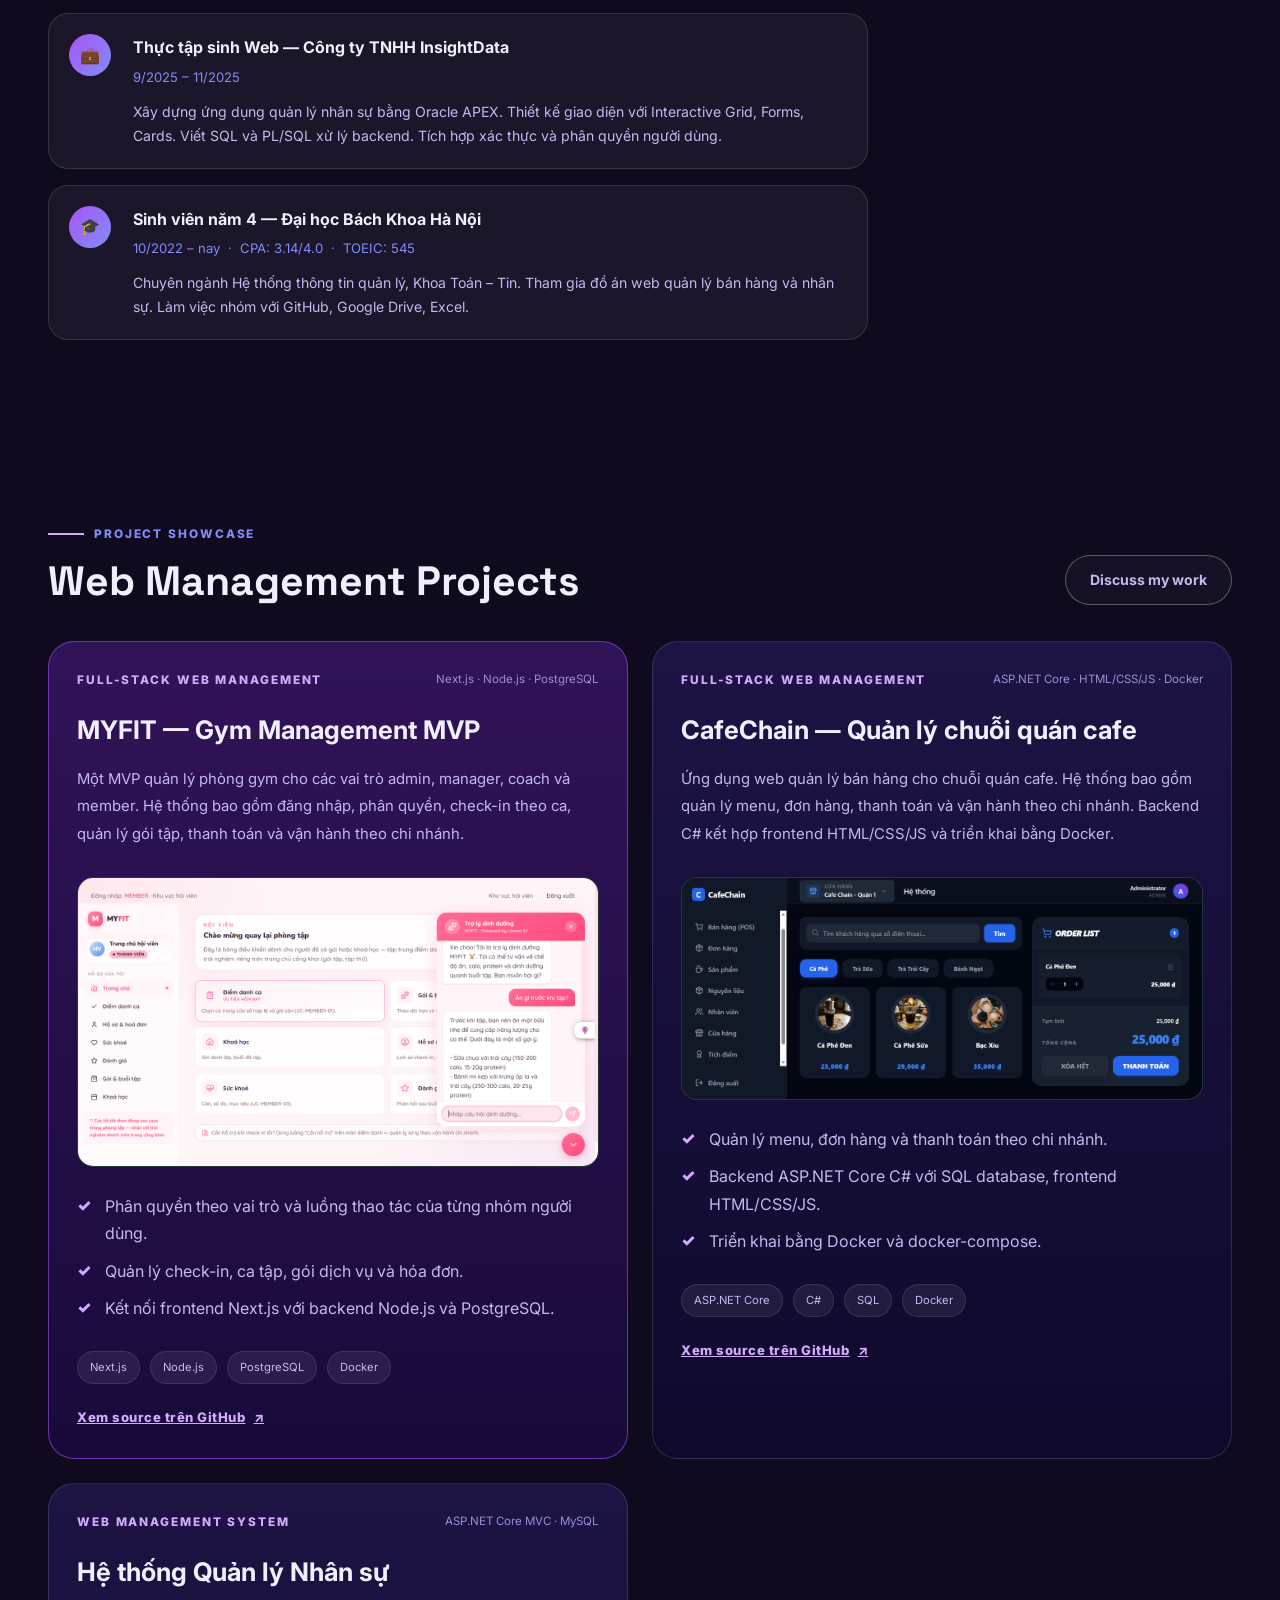
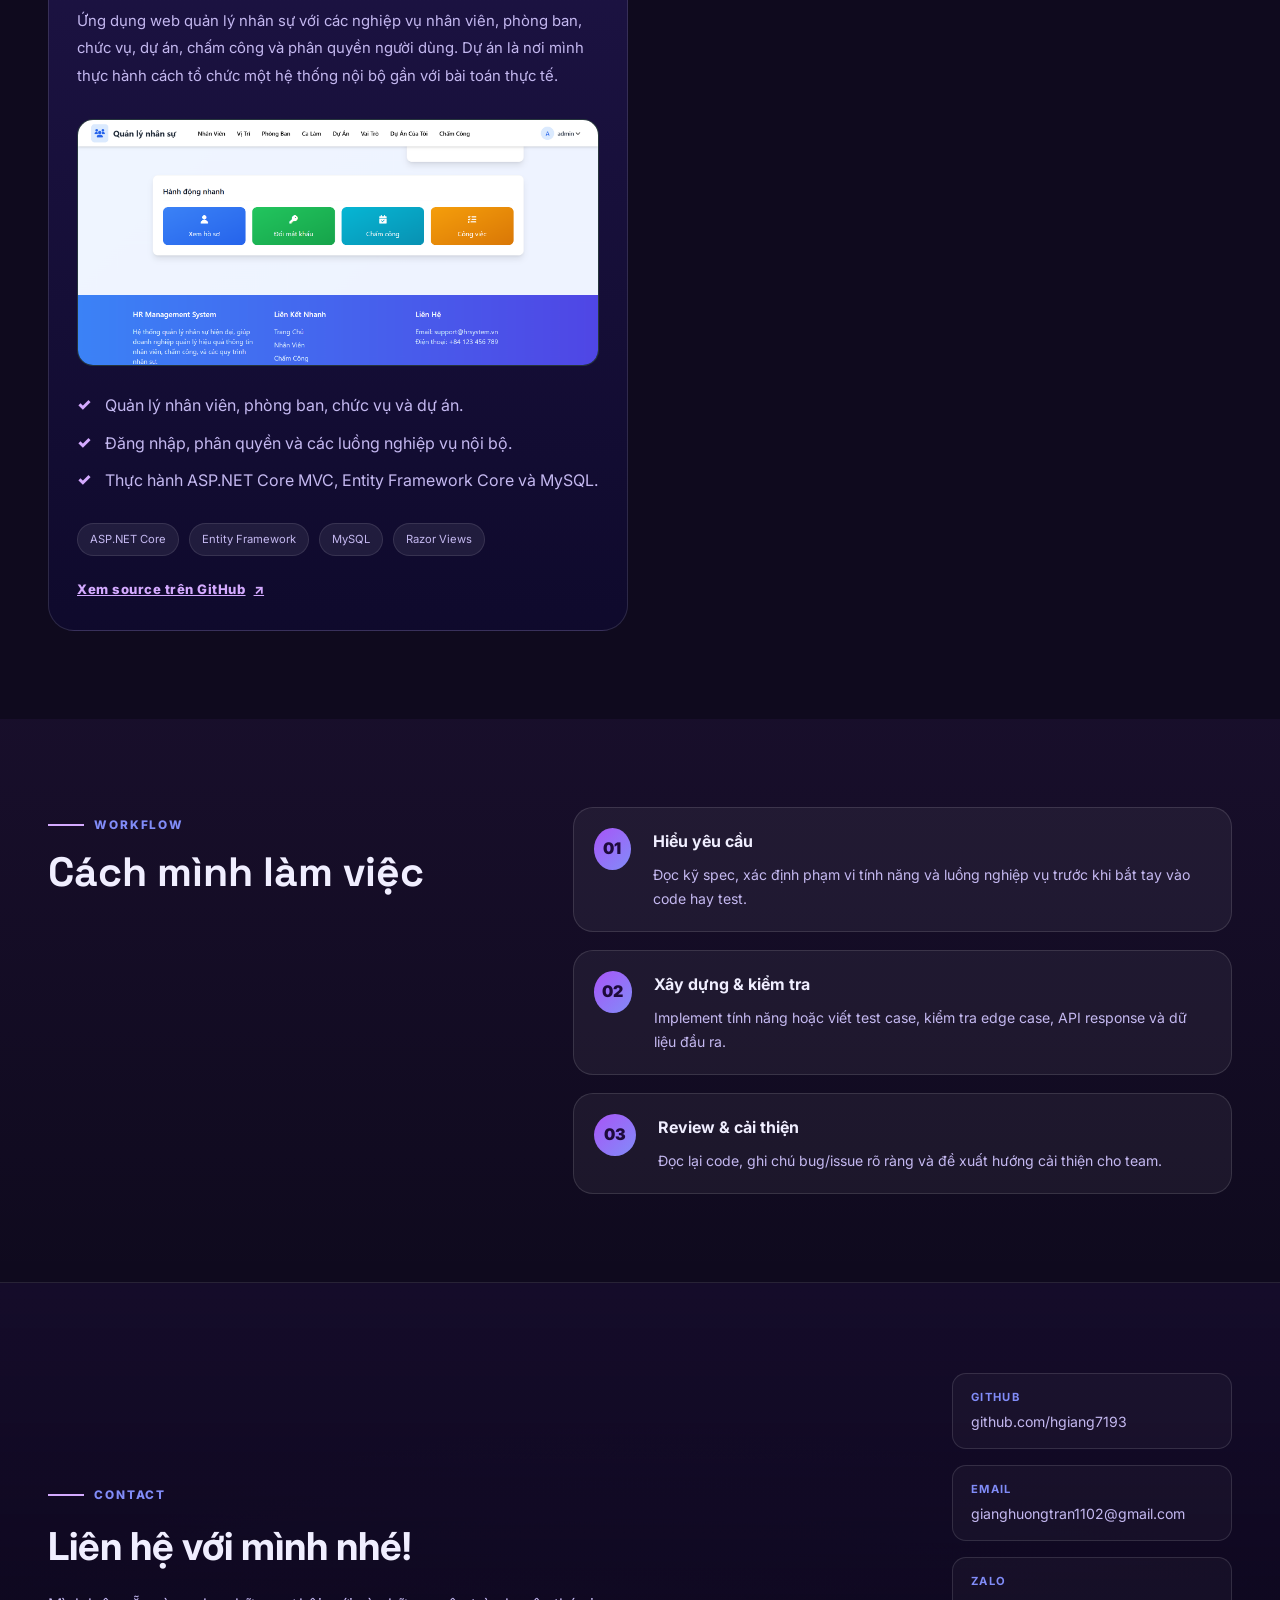
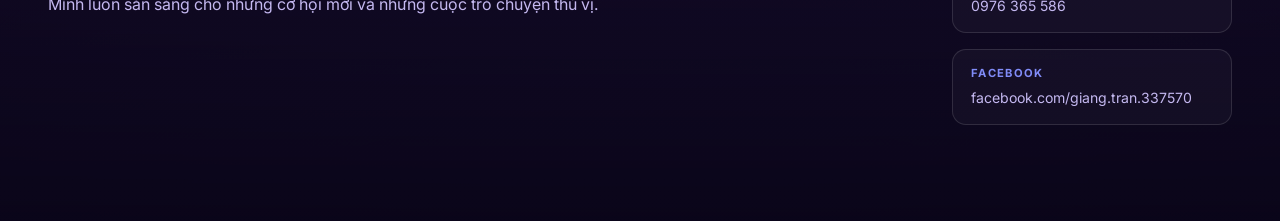
==== commit 3be8a31a: "Update portfolio: purple theme, real photos, project screenshots, experience section, contact cards" ====
--- a/index.html
+++ b/index.html
@@ -3,7 +3,7 @@
 <head>
     <meta charset="UTF-8" />
     <meta name="viewport" content="width=device-width, initial-scale=1.0" />
-    <title>Giang | Web Developer</title>
+    <title>Trần Hương Giang | Dev & QA</title>
     <link rel="preconnect" href="https://fonts.googleapis.com">
     <link rel="preconnect" href="https://fonts.gstatic.com" crossorigin>
     <link href="https://fonts.googleapis.com/css2?family=Inter:wght@300;400;500;600;700;800&family=Space+Grotesk:wght@400;500;700&display=swap" rel="stylesheet">
@@ -14,120 +14,54 @@
         <div class="container nav-wrapper">
             <a class="brand" href="#home">
                 <span class="brand-icon">
-                    <img src="https://images.unsplash.com/photo-1551288049-bebda4e38f71?auto=format&fit=crop&q=80" alt="" />
+                    <img src="assets/avatar.png" alt="Giang avatar" />
                 </span>
                 <span class="brand-text">Giang Portfolio</span>
             </a>
             <nav class="main-nav" aria-label="Main navigation">
                 <a href="#home" class="active">Home</a>
                 <a href="#about">About</a>
+                <a href="#experience">Experience</a>
                 <a href="#projects">Projects</a>
                 <a href="#contact">Contact</a>
             </nav>
-            <a class="nav-cta" href="#contact">Let’s Connect</a>
+            <a class="nav-cta" href="#contact">Let's Connect</a>
         </div>
     </header>
 
     <section class="hero" id="home">
-        <div class="container hero-grid">
+        <div class="container hero-grid hero-grid--solo">
             <div class="hero-copy">
                 <div class="eyebrow">
                     <span></span>
-                    Web Development • Management Systems • Data Learning
-                </div>
-                <h1>Chào bạn, mình là Giang - Web Developer</h1>
+                    Web Development • QA Testing • Data/BI Learning
+                </div>
+                <h1>Chào bạn, mình là Giang</h1>
                 <p class="hero-description">
-                    Mình xây dựng các ứng dụng web quản lý với nền tảng Hệ thống thông tin. Mình hứng thú với việc biến luồng nghiệp vụ thành giao diện, dữ liệu và trải nghiệm sử dụng rõ ràng. Song song với web development, mình đang học thêm Data/BI ở mức nền tảng.
+                    Sinh viên Hệ thống thông tin — Đại học Bách Khoa Hà Nội. Mình xây dựng ứng dụng web quản lý, thực hành kiểm thử phần mềm và đang học thêm Data/BI. Mình thích hiểu cách hệ thống vận hành — từ luồng nghiệp vụ, phân quyền đến dữ liệu phía sau.
                 </p>
                 <div class="hero-actions">
                     <a class="btn btn-primary" href="#projects">Xem dự án</a>
                     <a class="btn btn-secondary" href="#contact">Liên hệ</a>
-                    <a class="btn btn-download" href="assets/giang-cv.txt" download="giang-cv.txt">
-                        <span aria-hidden="true">↓</span> Download CV
+                    <a class="btn btn-download" href="assets/tester.pdf" target="_blank" rel="noopener">
+                        <span aria-hidden="true">↓</span> Xem CV
                     </a>
                 </div>
                 <div class="hero-metrics">
                     <article>
-                        <span class="metric-number">02</span>
-                        <span class="metric-label">Project Cases</span>
+                        <span class="metric-number">03</span>
+                        <span class="metric-label">Projects</span>
                     </article>
                     <article>
-                        <span class="metric-number">05+</span>
+                        <span class="metric-number">06+</span>
                         <span class="metric-label">Core Skills</span>
                     </article>
                     <article>
-                        <span class="metric-number">24/7</span>
-                        <span class="metric-label">Curiosity Mode</span>
+                        <span class="metric-number">3.14</span>
+                        <span class="metric-label">GPA / 4.0</span>
                     </article>
                 </div>
             </div>
-
-            <aside class="hero-panel">
-                <div class="analysis-frame">
-                    <div class="panel-header">
-                        <div>
-                            <span class="small-label">Performance Overview</span>
-                            <h3>Quality Intelligence</h3>
-                        </div>
-                        <span class="status-dot">Live</span>
-                    </div>
-
-                    <div class="chart-area">
-                        <div class="chart-card">
-                            <div class="chart-top">
-                                <span>Data Health</span>
-                                <span class="chart-value">94%</span>
-                            </div>
-                            <div class="dashboard-image-wrap">
-                                <img class="dashboard-image" src="https://images.unsplash.com/photo-1551288049-bebda4e38f71?auto=format&fit=crop&q=80" alt="Data analytics dashboard" />
-                            </div>
-                            <div class="bar-chart">
-                                <div class="bar-wrap">
-                                    <div class="bar-fill" style="height: 88%"></div>
-                                </div>
-                                <div class="bar-wrap">
-                                    <div class="bar-fill" style="height: 48%"></div>
-                                </div>
-                                <div class="bar-wrap">
-                                    <div class="bar-fill" style="height: 73%"></div>
-                                </div>
-                                <div class="bar-wrap">
-                                    <div class="bar-fill" style="height: 62%"></div>
-                                </div>
-                                <div class="bar-wrap">
-                                    <div class="bar-fill" style="height: 96%"></div>
-                                </div>
-                                <div class="bar-wrap">
-                                    <div class="bar-fill" style="height: 78%"></div>
-                                </div>
-                                <div class="bar-wrap">
-                                    <div class="bar-fill" style="height: 58%"></div>
-                                </div>
-                            </div>
-                            <div class="axis-labels">
-                                <span>Mon</span>
-                                <span>Tue</span>
-                                <span>Wed</span>
-                                <span>Thu</span>
-                                <span>Fri</span>
-                            </div>
-                        </div>
-                    </div>
-
-                    <div class="insights-grid">
-                        <article>
-                            <span class="insight-title">Web Focus</span>
-                            <span class="insight-number positive">01</span>
-                            <span class="insight-copy">Project built</span>
-                        </article>
-                        <article>
-                            <span class="insight-title">QA Signals</span>
-                            <span class="insight-number warning">03</span>
-                            <span class="insight-copy">Learning tracks</span>
-                        </article>
-                    </div>
-                </div>
-            </aside>
         </div>
     </section>
 
@@ -137,31 +71,87 @@
                 <span class="section-kicker">About Me</span>
                 <h2>Mình tập trung xây dựng các ứng dụng web quản lý.</h2>
                 <p>
-                    Với nền tảng Hệ thống thông tin, mình quan tâm đến cách một hệ thống vận hành: từ người dùng, phân quyền và quy trình nghiệp vụ đến dữ liệu phía sau màn hình.
+                    Với nền tảng Hệ thống thông tin tại Bách Khoa Hà Nội, mình quan tâm đến cách một hệ thống vận hành: người dùng, phân quyền, quy trình nghiệp vụ và dữ liệu phía sau màn hình.
                 </p>
                 <p>
-                    Những project của mình xoay quanh các bài toán quản lý thực tế như nhân sự và phòng gym. Data/BI là hướng mình đang tiếp tục học, chưa phải một nhóm dự án đã triển khai.
+                    Mình đã thực tập xây dựng ứng dụng quản lý nhân sự bằng Oracle APEX tại InsightData. Project cá nhân xoay quanh các bài toán quản lý thực tế. Song song đó mình đang học thêm Data/BI với Excel, Power BI và R.
                 </p>
             </div>
             <div class="profile-card">
                 <div class="profile-card-inner">
-                    <div class="avatar-ring">
-                        <div class="avatar">
-                            <span>GI</span>
+                    <div style="display:flex; align-items:center; gap:18px;">
+                        <div class="avatar-ring" style="width:72px;height:72px;min-width:72px;">
+                            <div class="avatar" style="overflow:hidden;">
+                                <img src="assets/avatar.png" alt="Trần Hương Giang" style="width:100%;height:100%;object-fit:cover;border-radius:50%;" />
+                            </div>
                         </div>
-                    </div>
-                    <div class="profile-detail">
-                        <span class="role">Web Developer • System Builder • Data Learner</span>
-                        <span class="subrole">Hệ thống thông tin</span>
-                        <ul class="tag-list">
-                            <li>ASP.NET Core</li>
-                            <li>TypeScript</li>
-                            <li>Node.js</li>
-                            <li>SQL</li>
-                            <li>Data / BI Basics</li>
-                        </ul>
-                    </div>
-                </div>
+                        <div>
+                            <div style="font-size:1.18rem;font-weight:800;color:var(--text);">Trần Hương Giang</div>
+                            <div style="font-size:0.82rem;color:var(--accent-3);margin-top:4px;">Web Dev · QA Intern · Data Learner</div>
+                            <div style="font-size:0.78rem;color:var(--text-faint);margin-top:2px;">HUST — Hệ thống thông tin quản lý</div>
+                        </div>
+                    </div>
+
+                    <div style="margin-top:20px;display:flex;flex-direction:column;gap:6px;font-size:0.82rem;color:var(--text-soft);">
+                        <div>📍 Hoài Đức, Hà Nội</div>
+                        <div>🎓 CPA: 3.14/4.0 &nbsp;·&nbsp; TOEIC: 545</div>
+                        <div>✉️ gianghuongtran1102@gmail.com</div>
+                    </div>
+
+                    <div style="margin-top:22px;border-top:1px solid var(--line);padding-top:18px;">
+                        <div style="font-size:0.7rem;font-weight:700;letter-spacing:0.1em;text-transform:uppercase;color:var(--text-faint);margin-bottom:10px;">Skills</div>
+                        <div style="display:flex;flex-direction:column;gap:10px;">
+                            <div>
+                                <div style="font-size:0.72rem;color:var(--accent-3);margin-bottom:6px;">Web Dev</div>
+                                <div style="display:flex;flex-wrap:wrap;gap:6px;">
+                                    <span style="list-style:none;padding:5px 10px;background:rgba(255,255,255,0.06);border-radius:999px;font-size:0.7rem;color:var(--text-soft);">ASP.NET Core</span>
+                                    <span style="list-style:none;padding:5px 10px;background:rgba(255,255,255,0.06);border-radius:999px;font-size:0.7rem;color:var(--text-soft);">Node.js / Next.js</span>
+                                    <span style="list-style:none;padding:5px 10px;background:rgba(255,255,255,0.06);border-radius:999px;font-size:0.7rem;color:var(--text-soft);">Oracle APEX</span>
+                                </div>
+                            </div>
+                            <div>
+                                <div style="font-size:0.72rem;color:var(--accent-3);margin-bottom:6px;">Database & QA</div>
+                                <div style="display:flex;flex-wrap:wrap;gap:6px;">
+                                    <span style="padding:5px 10px;background:rgba(255,255,255,0.06);border-radius:999px;font-size:0.7rem;color:var(--text-soft);">SQL / PL/SQL</span>
+                                    <span style="padding:5px 10px;background:rgba(255,255,255,0.06);border-radius:999px;font-size:0.7rem;color:var(--text-soft);">Manual Testing</span>
+                                </div>
+                            </div>
+                            <div>
+                                <div style="font-size:0.72rem;color:var(--accent-3);margin-bottom:6px;">Data / BI</div>
+                                <div style="display:flex;flex-wrap:wrap;gap:6px;">
+                                    <span style="padding:5px 10px;background:rgba(255,255,255,0.06);border-radius:999px;font-size:0.7rem;color:var(--text-soft);">Power BI</span>
+                                    <span style="padding:5px 10px;background:rgba(255,255,255,0.06);border-radius:999px;font-size:0.7rem;color:var(--text-soft);">Excel</span>
+                                    <span style="padding:5px 10px;background:rgba(255,255,255,0.06);border-radius:999px;font-size:0.7rem;color:var(--text-soft);">R</span>
+                                </div>
+                            </div>
+                        </div>
+                    </div>
+                </div>
+            </div>
+        </div>
+    </section>
+
+    <section class="section experience" id="experience">
+        <div class="container">
+            <span class="section-kicker">Experience</span>
+            <h2>Kinh nghiệm làm việc</h2>
+            <div class="timeline" style="margin-top: 36px; max-width: 820px;">
+                <article>
+                    <span class="step-number" style="min-width:42px;">💼</span>
+                    <div>
+                        <h3>Thực tập sinh Web — Công ty TNHH InsightData</h3>
+                        <p style="color: var(--accent-3); font-size: 0.82rem; margin-top: 4px;">9/2025 – 11/2025</p>
+                        <p style="margin-top: 12px;">Xây dựng ứng dụng quản lý nhân sự bằng Oracle APEX. Thiết kế giao diện với Interactive Grid, Forms, Cards. Viết SQL và PL/SQL xử lý backend. Tích hợp xác thực và phân quyền người dùng.</p>
+                    </div>
+                </article>
+                <article style="margin-top: 16px;">
+                    <span class="step-number" style="min-width:42px;">🎓</span>
+                    <div>
+                        <h3>Sinh viên năm 4 — Đại học Bách Khoa Hà Nội</h3>
+                        <p style="color: var(--accent-3); font-size: 0.82rem; margin-top: 4px;">10/2022 – nay &nbsp;·&nbsp; CPA: 3.14/4.0 &nbsp;·&nbsp; TOEIC: 545</p>
+                        <p style="margin-top: 12px;">Chuyên ngành Hệ thống thông tin quản lý, Khoa Toán – Tin. Tham gia đồ án web quản lý bán hàng và nhân sự. Làm việc nhóm với GitHub, Google Drive, Excel.</p>
+                    </div>
+                </article>
             </div>
         </div>
     </section>
@@ -171,13 +161,65 @@
             <div class="section-head">
                 <div>
                     <span class="section-kicker">Project Showcase</span>
-                    <h2>Web Management Projects & Side Experiments</h2>
+                    <h2>Web Management Projects</h2>
                 </div>
                 <a class="btn btn-ghost" href="#contact">Discuss my work</a>
             </div>
 
             <div class="project-grid">
                 <article class="project-card featured">
+                    <div class="project-top">
+                        <span class="project-type">Full-stack Web Management</span>
+                        <span class="project-date">Next.js · Node.js · PostgreSQL</span>
+                    </div>
+                    <h3>MYFIT — Gym Management MVP</h3>
+                    <p>
+                        Một MVP quản lý phòng gym cho các vai trò admin, manager, coach và member. Hệ thống bao gồm đăng nhập, phân quyền, check-in theo ca, quản lý gói tập, thanh toán và vận hành theo chi nhánh.
+                    </p>
+                    <div class="visual-card" style="min-height:200px;padding:0;overflow:hidden;border-radius:16px;">
+                        <img src="assets/gymimagine.png" alt="MYFIT Gym Management screenshot" style="width:100%;height:100%;object-fit:cover;display:block;min-height:200px;" />
+                    </div>
+                    <ul class="feature-list">
+                        <li>Phân quyền theo vai trò và luồng thao tác của từng nhóm người dùng.</li>
+                        <li>Quản lý check-in, ca tập, gói dịch vụ và hóa đơn.</li>
+                        <li>Kết nối frontend Next.js với backend Node.js và PostgreSQL.</li>
+                    </ul>
+                    <div class="skill-row">
+                        <span>Next.js</span>
+                        <span>Node.js</span>
+                        <span>PostgreSQL</span>
+                        <span>Docker</span>
+                    </div>
+                    <a class="project-link" href="https://github.com/hgiang7193/Gymmanagement-" target="_blank" rel="noopener">Xem source trên GitHub <span aria-hidden="true">↗</span></a>
+                </article>
+
+                <article class="project-card">
+                    <div class="project-top">
+                        <span class="project-type">Full-stack Web Management</span>
+                        <span class="project-date">ASP.NET Core · HTML/CSS/JS · Docker</span>
+                    </div>
+                    <h3>CafeChain — Quản lý chuỗi quán cafe</h3>
+                    <p>
+                        Ứng dụng web quản lý bán hàng cho chuỗi quán cafe. Hệ thống bao gồm quản lý menu, đơn hàng, thanh toán và vận hành theo chi nhánh. Backend C# kết hợp frontend HTML/CSS/JS và triển khai bằng Docker.
+                    </p>
+                    <div class="visual-card" style="min-height:200px;padding:0;overflow:hidden;border-radius:16px;">
+                        <img src="assets/cafeimagine.png" alt="CafeChain screenshot" style="width:100%;height:100%;object-fit:cover;display:block;min-height:200px;" />
+                    </div>
+                    <ul class="feature-list">
+                        <li>Quản lý menu, đơn hàng và thanh toán theo chi nhánh.</li>
+                        <li>Backend ASP.NET Core C# với SQL database, frontend HTML/CSS/JS.</li>
+                        <li>Triển khai bằng Docker và docker-compose.</li>
+                    </ul>
+                    <div class="skill-row">
+                        <span>ASP.NET Core</span>
+                        <span>C#</span>
+                        <span>SQL</span>
+                        <span>Docker</span>
+                    </div>
+                    <a class="project-link" href="https://github.com/hgiang7193/Cafechain" target="_blank" rel="noopener">Xem source trên GitHub <span aria-hidden="true">↗</span></a>
+                </article>
+
+                <article class="project-card">
                     <div class="project-top">
                         <span class="project-type">Web Management System</span>
                         <span class="project-date">ASP.NET Core MVC · MySQL</span>
@@ -186,34 +228,8 @@
                     <p>
                         Ứng dụng web quản lý nhân sự với các nghiệp vụ nhân viên, phòng ban, chức vụ, dự án, chấm công và phân quyền người dùng. Dự án là nơi mình thực hành cách tổ chức một hệ thống nội bộ gần với bài toán thực tế.
                     </p>
-                    <div class="visual-card dashboard">
-                        <div class="visual-header">
-                            <span>HR Management</span>
-                            <span class="chip">C#</span>
-                        </div>
-                        <div class="visual-body">
-                            <div class="line-analytics">
-                                <span></span>
-                                <span></span>
-                                <span></span>
-                                <span></span>
-                                <span></span>
-                            </div>
-                        </div>
-                        <div class="mini-metrics">
-                            <div>
-                                <span class="mini-number">RBAC</span>
-                                <span class="mini-label">Roles</span>
-                            </div>
-                            <div>
-                                <span class="mini-number">MVC</span>
-                                <span class="mini-label">Architecture</span>
-                            </div>
-                            <div>
-                                <span class="mini-number">SQL</span>
-                                <span class="mini-label">Data</span>
-                            </div>
-                        </div>
+                    <div class="visual-card" style="min-height:200px;padding:0;overflow:hidden;border-radius:16px;">
+                        <img src="assets/hrimagine.png" alt="HR Management System screenshot" style="width:100%;height:100%;object-fit:cover;display:block;min-height:200px;" />
                     </div>
                     <ul class="feature-list">
                         <li>Quản lý nhân viên, phòng ban, chức vụ và dự án.</li>
@@ -228,43 +244,6 @@
                     </div>
                     <a class="project-link" href="https://github.com/hgiang7193/HRmanagement" target="_blank" rel="noopener">Xem source trên GitHub <span aria-hidden="true">↗</span></a>
                 </article>
-
-                <article class="project-card">
-                    <div class="project-top">
-                        <span class="project-type">Full-stack Web Management</span>
-                        <span class="project-date">Next.js · Node.js · PostgreSQL</span>
-                    </div>
-                    <h3>MYFIT — Gym Management MVP</h3>
-                    <p>
-                        Một MVP quản lý phòng gym cho các vai trò admin, manager, coach và member. Hệ thống bao gồm đăng nhập, phân quyền, check-in theo ca, quản lý gói tập, thanh toán và vận hành theo chi nhánh.
-                    </p>
-                    <div class="visual-card testing">
-                        <div class="test-summary">
-                            <div class="summary-row">
-                                <span>MYFIT Operations</span>
-                                <span class="chart-value">MVP</span>
-                            </div>
-                            <div class="test-bars">
-                                <span style="width: 84%"></span>
-                                <span style="width: 61%"></span>
-                                <span style="width: 72%"></span>
-                            </div>
-                        </div>
-                    </div>
-                    <ul class="feature-list">
-                        <li>Phân quyền theo vai trò và luồng thao tác của từng nhóm người dùng.</li>
-                        <li>Quản lý check-in, ca tập, gói dịch vụ và hóa đơn.</li>
-                        <li>Kết nối frontend Next.js với backend Node.js và PostgreSQL.</li>
-                    </ul>
-                    <div class="skill-row">
-                        <span>Next.js</span>
-                        <span>Node.js</span>
-                        <span>PostgreSQL</span>
-                        <span>Docker</span>
-                    </div>
-                    <a class="project-link" href="https://github.com/hgiang7193/Gymmanagement-" target="_blank" rel="noopener">Xem source trên GitHub <span aria-hidden="true">↗</span></a>
-                </article>
-
             </div>
         </div>
     </section>
@@ -279,22 +258,22 @@
                 <article>
                     <span class="step-number">01</span>
                     <div>
-                        <h3>Understand Data</h3>
-                        <p>Đọc đúng yêu cầu, định nghĩa mục tiêu và xác định phạm vi kiểm tra.</p>
+                        <h3>Hiểu yêu cầu</h3>
+                        <p>Đọc kỹ spec, xác định phạm vi tính năng và luồng nghiệp vụ trước khi bắt tay vào code hay test.</p>
                     </div>
                 </article>
                 <article>
                     <span class="step-number">02</span>
                     <div>
-                        <h3>Validate Reality</h3>
-                        <p>Kiểm tra tính sạch, đầy đủ và hợp lệ của dữ liệu hoặc API response.</p>
+                        <h3>Xây dựng & kiểm tra</h3>
+                        <p>Implement tính năng hoặc viết test case, kiểm tra edge case, API response và dữ liệu đầu ra.</p>
                     </div>
                 </article>
                 <article>
                     <span class="step-number">03</span>
                     <div>
-                        <h3>Report & Improve</h3>
-                        <p>Lập báo cáo, phản hồi kỹ thuật và hỗ trợ giải quyết các điểm bất thường.</p>
+                        <h3>Review & cải thiện</h3>
+                        <p>Đọc lại code, ghi chú bug/issue rõ ràng và đề xuất hướng cải thiện cho team.</p>
                     </div>
                 </article>
             </div>
@@ -305,16 +284,28 @@
         <div class="container footer-grid">
             <div>
                 <span class="section-kicker">Contact</span>
-                <h2>Hãy kết nối với mình nhé!</h2>
+                <h2>Liên hệ với mình nhé!</h2>
                 <p class="footer-text">
                     Mình luôn sẵn sàng cho những cơ hội mới và những cuộc trò chuyện thú vị.
                 </p>
             </div>
             <div class="contact-list">
-                <a href="https://github.com/hgiang7193" target="_blank" rel="noopener">GitHub</a>
-                <a href="mailto:gianghuongtraan1102@gmail.com">Email</a>
-                <a href="https://zalo.me/0353092998" target="_blank" rel="noopener">Zalo</a>
-                <a href="https://www.facebook.com/giang.tran.337570" target="_blank" rel="noopener">Facebook</a>
+                <a href="https://github.com/hgiang7193" target="_blank" rel="noopener">
+                    <span class="contact-label">GitHub</span>
+                    <span class="contact-value">github.com/hgiang7193</span>
+                </a>
+                <a href="mailto:gianghuongtran1102@gmail.com">
+                    <span class="contact-label">Email</span>
+                    <span class="contact-value">gianghuongtran1102@gmail.com</span>
+                </a>
+                <a href="https://zalo.me/0976365586" target="_blank" rel="noopener">
+                    <span class="contact-label">Zalo</span>
+                    <span class="contact-value">0976 365 586</span>
+                </a>
+                <a href="https://www.facebook.com/giang.tran.337570" target="_blank" rel="noopener">
+                    <span class="contact-label">Facebook</span>
+                    <span class="contact-value">facebook.com/giang.tran.337570</span>
+                </a>
             </div>
         </div>
     </footer>
--- a/styles.css
+++ b/styles.css
@@ -5,24 +5,24 @@
 }
 
 :root {
-    --bg: #07151b;
-    --bg-soft: #0d2024;
-    --bg-elevated: #102b30;
-    --text: #effaf7;
-    --text-soft: #afcfc9;
-    --text-faint: #8db3ac;
-    --text-muted: #b4ded7;
+    --bg: #0f0a1e;
+    --bg-soft: #16103a;
+    --bg-elevated: #1e1650;
+    --text: #f0eeff;
+    --text-soft: #c4b8f0;
+    --text-faint: #9b8dd4;
+    --text-muted: #b8aedf;
     --line: rgba(255,255,255,0.12);
-    --line-strong: rgba(255,255,255,0.34);
-    --card: #153b3e;
-    --card-2: #102b30;
-    --accent: #acff82;
-    --accent-2: #36d57a;
-    --accent-3: #80e9d2;
-    --accent-hot: #baff26;
-    --orange: #ffc56b;
-    --danger: #ff886e;
-    --shadow: rgba(5,20,19,0.32);
+    --line-strong: rgba(255,255,255,0.30);
+    --card: #1e1650;
+    --card-2: #16103a;
+    --accent: #d4aaff;
+    --accent-2: #a855f7;
+    --accent-3: #818cf8;
+    --accent-hot: #e879f9;
+    --orange: #fbbf24;
+    --danger: #f87171;
+    --shadow: rgba(10,5,30,0.45);
     --surface: rgba(255,255,255,0.06);
 }
 
@@ -34,9 +34,9 @@
     font-family: "Inter", Arial, sans-serif;
     color: var(--text);
     background:
-        radial-gradient(circle at 8% 4%, rgba(61, 230, 184, 0.22), transparent 26%),
-        radial-gradient(circle at 78% 3%, rgba(170, 255, 118, 0.2), transparent 16%),
-        radial-gradient(circle at 50% 118%, rgba(120, 52, 255, 0.18), transparent 20%),
+        radial-gradient(circle at 8% 4%, rgba(168, 85, 247, 0.25), transparent 28%),
+        radial-gradient(circle at 78% 3%, rgba(232, 121, 249, 0.18), transparent 18%),
+        radial-gradient(circle at 50% 118%, rgba(99, 102, 241, 0.22), transparent 22%),
         var(--bg);
     line-height: 1.7;
 }
@@ -63,7 +63,7 @@
     left: -160px;
     top: -160px;
     border-radius: 50%;
-    border: 1px solid rgba(172,255,130,0.55);
+    border: 1px solid rgba(168,85,247,0.45);
     filter: blur(1px);
     pointer-events: none;
 }
@@ -104,7 +104,7 @@
     display: grid;
     place-items: center;
     background: linear-gradient(135deg, var(--accent-hot), var(--accent-2));
-    color: #073d32;
+    color: #1e0a3c;
     font-weight: 900;
     box-shadow: inset 0 0 0 2px rgba(255,255,255,0.38), 0 0 16px rgba(172,255,130,0.43);
     overflow: hidden;
@@ -168,9 +168,9 @@
 }
 
 .nav-cta:hover {
-    background: var(--accent);
-    color: #07151b;
-    border-color: var(--accent);
+    background: var(--accent-2);
+    color: #1e0a3c;
+    border-color: var(--accent-2);
 }
 
 .hero {
@@ -186,8 +186,8 @@
     border-radius: 50%;
     top: -160px;
     right: -170px;
-    border: 1px solid rgba(255,255,255,0.22);
-    background: radial-gradient(circle, rgba(172,255,130,0.07), transparent 72%);
+    border: 1px solid rgba(168,85,247,0.2);
+    background: radial-gradient(circle, rgba(168,85,247,0.08), transparent 72%);
 }
 
 .hero-grid {
@@ -267,9 +267,9 @@
 
 .btn-primary {
     background: linear-gradient(135deg, var(--accent-hot), var(--accent-2));
-    color: #09251b;
-    border: 1px solid rgba(255,255,255,0.68);
-    box-shadow: inset 0 0 12px rgba(255,255,255,0.8), 0 12px 40px rgba(105,255,145,0.15);
+    color: #1e0a3c;
+    border: 1px solid rgba(255,255,255,0.55);
+    box-shadow: inset 0 0 12px rgba(255,255,255,0.6), 0 12px 40px rgba(168,85,247,0.25);
 }
 
 .btn-secondary {
@@ -328,23 +328,14 @@
 
 .analysis-frame {
     position: relative;
-    background: linear-gradient(180deg, rgba(27, 75, 72, 0.96), rgba(12, 47, 47, 0.95));
+    background: linear-gradient(180deg, rgba(45, 30, 100, 0.96), rgba(20, 12, 60, 0.95));
     border-radius: 30px;
     border: 1px solid var(--line);
     padding: 30px;
     box-shadow: 0 30px 120px var(--shadow);
 }
 
-.analysis-frame:before {
-    content: "";
-    position: absolute;
-    width: 160px;
-    height: 160px;
-    border-radius: 50%;
-    left: -52px;
-    bottom: -34px;
-    border: 1px solid rgba(255,255,255,0.36);
-}
+
 
 .panel-header {
     display: flex;
@@ -437,6 +428,7 @@
     width: 100%;
     border-radius: 8px 8px 3px 3px;
     background: linear-gradient(180deg, var(--accent-2), var(--accent-3));
+    opacity: 0.85;
 }
 
 .axis-labels {
@@ -547,7 +539,7 @@
 .profile-card-inner {
     border-radius: 30px;
     padding: 40px;
-    background: linear-gradient(135deg, rgba(25,57,53,0.96), rgba(20,36,40,0.96));
+    background: linear-gradient(135deg, rgba(45,25,90,0.96), rgba(20,12,55,0.96));
     border: 1px solid var(--line);
 }
 
@@ -556,7 +548,7 @@
     height: 170px;
     border-radius: 50%;
     padding: 5px;
-    background: linear-gradient(135deg, var(--accent), var(--accent-3));
+    background: linear-gradient(135deg, var(--accent-2), var(--accent-3));
     margin: 0 auto;
 }
 
@@ -617,7 +609,7 @@
 }
 
 .project-card {
-    background: linear-gradient(180deg, rgba(24, 58, 58, 0.98), rgba(12, 36, 38, 0.98));
+    background: linear-gradient(180deg, rgba(30, 20, 70, 0.98), rgba(15, 10, 45, 0.98));
     border: 1px solid var(--line);
     border-radius: 26px;
     padding: 28px;
@@ -625,8 +617,8 @@
 }
 
 .project-card.featured {
-    border-color: rgba(172,255,130,0.55);
-    background: linear-gradient(180deg, rgba(26,72,55,0.98), rgba(11,41,39,0.98));
+    border-color: rgba(168,85,247,0.55);
+    background: linear-gradient(180deg, rgba(50,20,90,0.98), rgba(25,10,60,0.98));
 }
 
 .project-top {
@@ -697,7 +689,7 @@
 
 .chip {
     background: var(--accent-2);
-    color: #07151b;
+    color: #1e0a3c;
     border-radius: 999px;
     padding: 6px 12px;
     font-weight: 700;
@@ -717,8 +709,9 @@
 .line-analytics span {
     width: 14px;
     border-radius: 999px;
-    background: linear-gradient(180deg, var(--accent-3), var(--accent));
+    background: linear-gradient(180deg, var(--accent-2), var(--accent-3));
     display: inline-block;
+    opacity: 0.9;
 }
 
 .line-analytics span:nth-child(1) { height: 50px; }
@@ -764,7 +757,7 @@
     display: block;
     height: 10px;
     border-radius: 999px;
-    background: linear-gradient(90deg, var(--accent), var(--accent-3));
+    background: linear-gradient(90deg, var(--accent-2), var(--accent-3));
     margin-bottom: 12px;
 }
 
@@ -865,7 +858,7 @@
 }
 
 .process {
-    background: linear-gradient(180deg, rgba(255,255,255,0.04), transparent);
+    background: linear-gradient(180deg, rgba(168,85,247,0.06), transparent);
 }
 
 .process-grid {
@@ -894,8 +887,8 @@
     width: 42px;
     height: 42px;
     border-radius: 50%;
-    background: var(--accent);
-    color: #07151b;
+    background: linear-gradient(135deg, var(--accent-2), var(--accent-3));
+    color: #1e0a3c;
     display: grid;
     place-items: center;
     font-weight: 900;
@@ -913,7 +906,7 @@
 
 .footer {
     padding: 90px 0 96px;
-    background: linear-gradient(180deg, rgba(21,42,45,0.4), rgba(7,20,24,0.98));
+    background: linear-gradient(180deg, rgba(30,15,60,0.4), rgba(10,5,25,0.98));
     border-top: 1px solid var(--line);
 }
 
@@ -1081,3 +1074,47 @@
         padding: 62px 0;
     }
 }
+
+.contact-list {
+    display: flex;
+    flex-direction: column;
+    gap: 16px;
+}
+
+.contact-list a {
+    display: flex;
+    flex-direction: column;
+    gap: 3px;
+    color: var(--text);
+    text-decoration: none;
+    padding: 14px 18px;
+    border-radius: 14px;
+    border: 1px solid var(--line);
+    background: rgba(255,255,255,0.03);
+    transition: border-color 0.2s, background 0.2s;
+    min-width: 280px;
+}
+
+.contact-list a:hover {
+    border-color: var(--accent);
+    background: rgba(172,255,130,0.05);
+    color: var(--text);
+}
+
+.contact-label {
+    font-size: 0.7rem;
+    font-weight: 700;
+    text-transform: uppercase;
+    letter-spacing: 0.12em;
+    color: var(--accent-3);
+}
+
+.contact-value {
+    font-size: 0.88rem;
+    color: var(--text-soft);
+}
+
+.hero-grid--solo {
+    display: block;
+    max-width: 780px;
+}
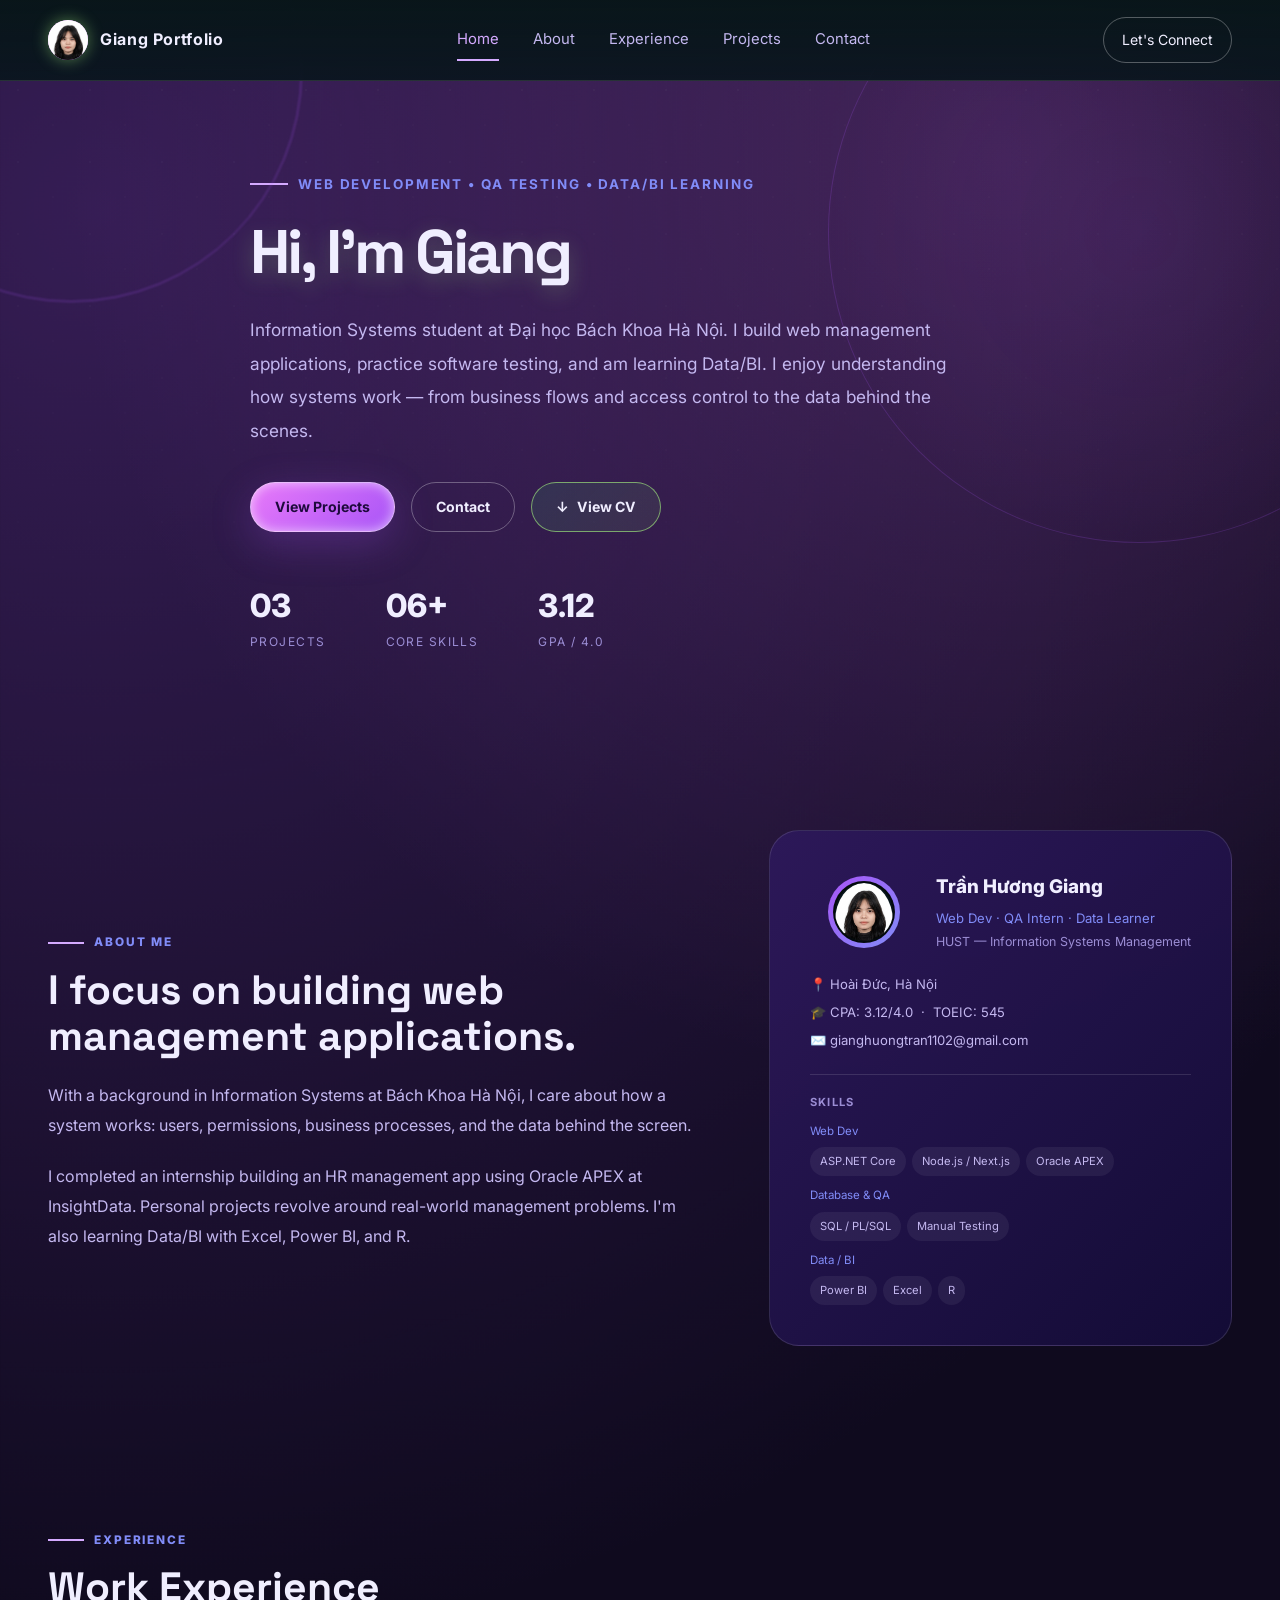
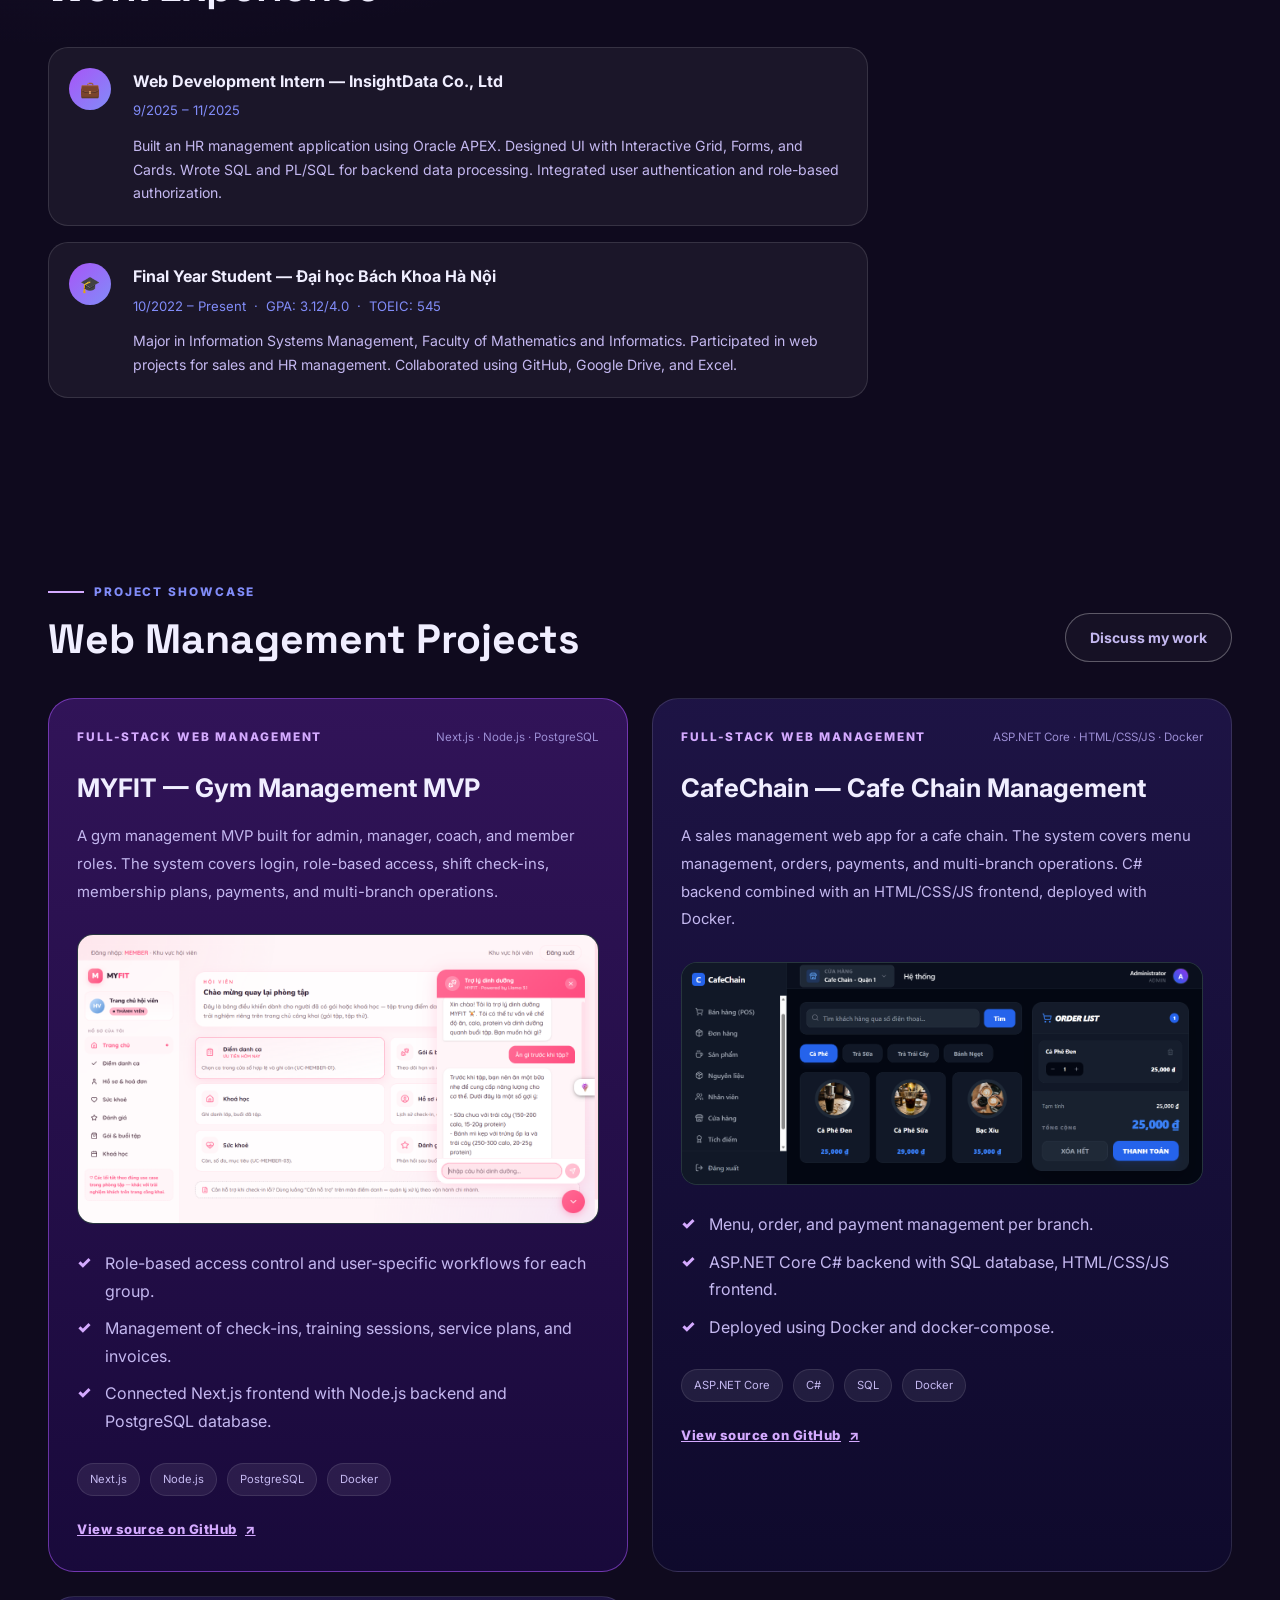
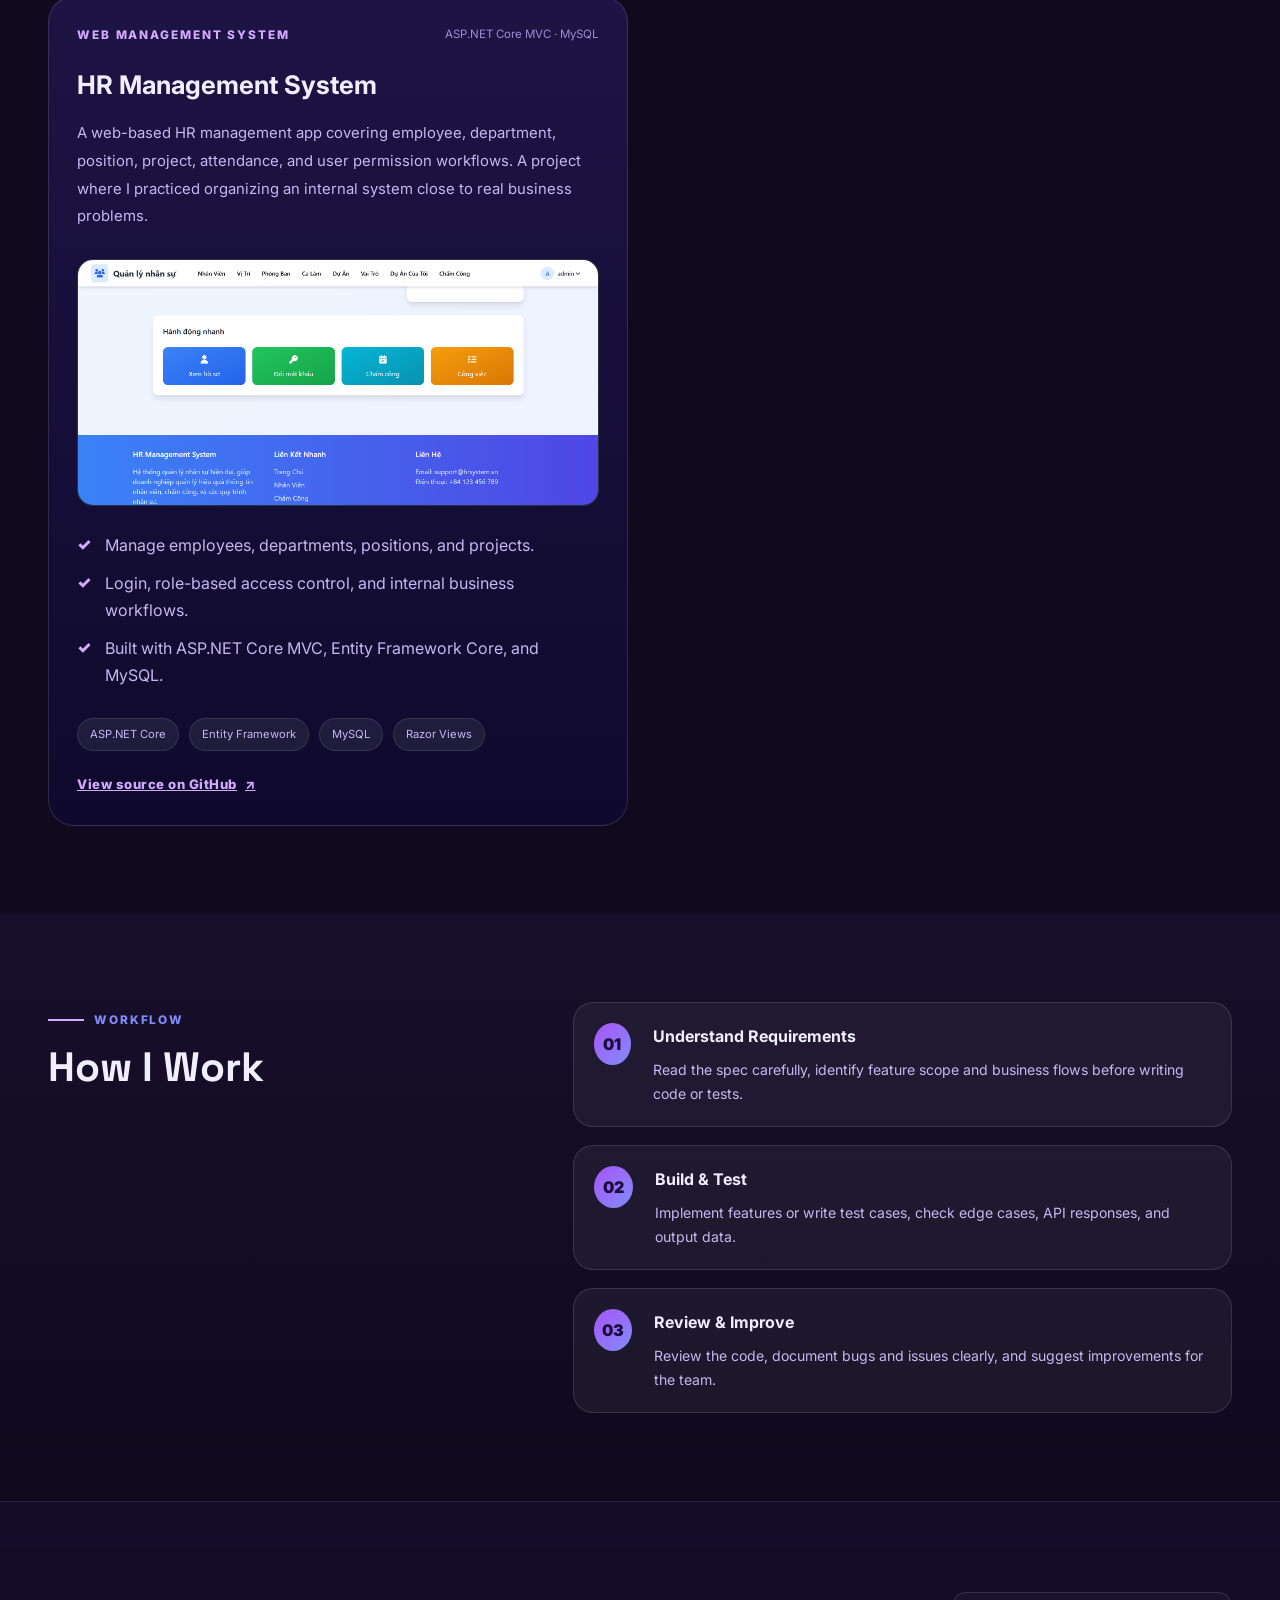
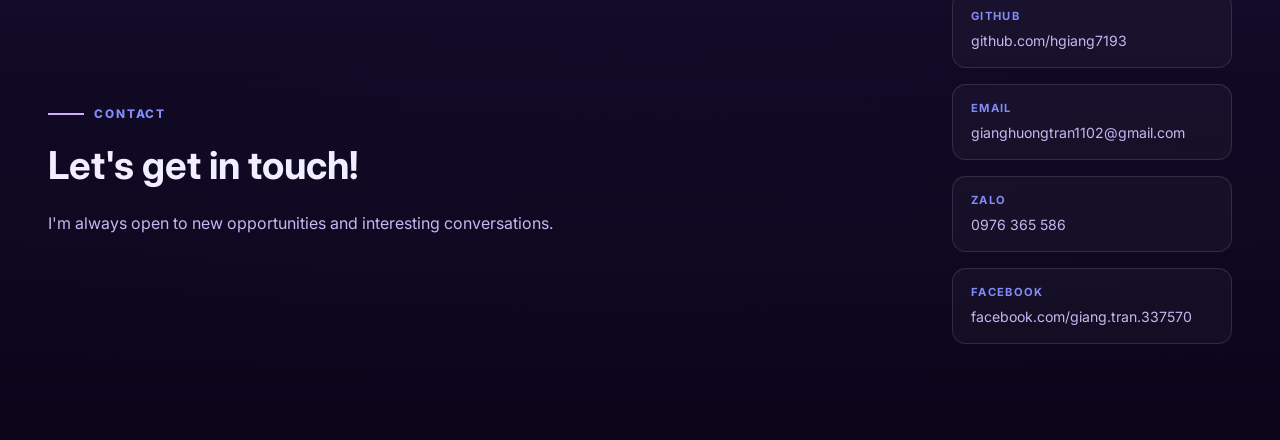
==== commit 3d8e4212: "Translate portfolio content to English" ====
--- a/index.html
+++ b/index.html
@@ -1,5 +1,5 @@
 <!DOCTYPE html>
-<html lang="vi">
+<html lang="en">
 <head>
     <meta charset="UTF-8" />
     <meta name="viewport" content="width=device-width, initial-scale=1.0" />
@@ -36,15 +36,15 @@
                     <span></span>
                     Web Development • QA Testing • Data/BI Learning
                 </div>
-                <h1>Chào bạn, mình là Giang</h1>
+                <h1>Hi, I'm Giang</h1>
                 <p class="hero-description">
-                    Sinh viên Hệ thống thông tin — Đại học Bách Khoa Hà Nội. Mình xây dựng ứng dụng web quản lý, thực hành kiểm thử phần mềm và đang học thêm Data/BI. Mình thích hiểu cách hệ thống vận hành — từ luồng nghiệp vụ, phân quyền đến dữ liệu phía sau.
+                    Information Systems student at Đại học Bách Khoa Hà Nội. I build web management applications, practice software testing, and am learning Data/BI. I enjoy understanding how systems work — from business flows and access control to the data behind the scenes.
                 </p>
                 <div class="hero-actions">
-                    <a class="btn btn-primary" href="#projects">Xem dự án</a>
-                    <a class="btn btn-secondary" href="#contact">Liên hệ</a>
+                    <a class="btn btn-primary" href="#projects">View Projects</a>
+                    <a class="btn btn-secondary" href="#contact">Contact</a>
                     <a class="btn btn-download" href="assets/tester.pdf" target="_blank" rel="noopener">
-                        <span aria-hidden="true">↓</span> Xem CV
+                        <span aria-hidden="true">↓</span> View CV
                     </a>
                 </div>
                 <div class="hero-metrics">
@@ -57,7 +57,7 @@
                         <span class="metric-label">Core Skills</span>
                     </article>
                     <article>
-                        <span class="metric-number">3.14</span>
+                        <span class="metric-number">3.12</span>
                         <span class="metric-label">GPA / 4.0</span>
                     </article>
                 </div>
@@ -69,12 +69,12 @@
         <div class="container two-columns">
             <div>
                 <span class="section-kicker">About Me</span>
-                <h2>Mình tập trung xây dựng các ứng dụng web quản lý.</h2>
+                <h2>I focus on building web management applications.</h2>
                 <p>
-                    Với nền tảng Hệ thống thông tin tại Bách Khoa Hà Nội, mình quan tâm đến cách một hệ thống vận hành: người dùng, phân quyền, quy trình nghiệp vụ và dữ liệu phía sau màn hình.
+                    With a background in Information Systems at Bách Khoa Hà Nội, I care about how a system works: users, permissions, business processes, and the data behind the screen.
                 </p>
                 <p>
-                    Mình đã thực tập xây dựng ứng dụng quản lý nhân sự bằng Oracle APEX tại InsightData. Project cá nhân xoay quanh các bài toán quản lý thực tế. Song song đó mình đang học thêm Data/BI với Excel, Power BI và R.
+                    I completed an internship building an HR management app using Oracle APEX at InsightData. Personal projects revolve around real-world management problems. I'm also learning Data/BI with Excel, Power BI, and R.
                 </p>
             </div>
             <div class="profile-card">
@@ -88,13 +88,13 @@
                         <div>
                             <div style="font-size:1.18rem;font-weight:800;color:var(--text);">Trần Hương Giang</div>
                             <div style="font-size:0.82rem;color:var(--accent-3);margin-top:4px;">Web Dev · QA Intern · Data Learner</div>
-                            <div style="font-size:0.78rem;color:var(--text-faint);margin-top:2px;">HUST — Hệ thống thông tin quản lý</div>
+                            <div style="font-size:0.78rem;color:var(--text-faint);margin-top:2px;">HUST — Information Systems Management</div>
                         </div>
                     </div>
 
                     <div style="margin-top:20px;display:flex;flex-direction:column;gap:6px;font-size:0.82rem;color:var(--text-soft);">
                         <div>📍 Hoài Đức, Hà Nội</div>
-                        <div>🎓 CPA: 3.14/4.0 &nbsp;·&nbsp; TOEIC: 545</div>
+                        <div>🎓 CPA: 3.12/4.0 &nbsp;·&nbsp; TOEIC: 545</div>
                         <div>✉️ gianghuongtran1102@gmail.com</div>
                     </div>
 
@@ -134,22 +134,22 @@
     <section class="section experience" id="experience">
         <div class="container">
             <span class="section-kicker">Experience</span>
-            <h2>Kinh nghiệm làm việc</h2>
+            <h2>Work Experience</h2>
             <div class="timeline" style="margin-top: 36px; max-width: 820px;">
                 <article>
                     <span class="step-number" style="min-width:42px;">💼</span>
                     <div>
-                        <h3>Thực tập sinh Web — Công ty TNHH InsightData</h3>
+                        <h3>Web Development Intern — InsightData Co., Ltd</h3>
                         <p style="color: var(--accent-3); font-size: 0.82rem; margin-top: 4px;">9/2025 – 11/2025</p>
-                        <p style="margin-top: 12px;">Xây dựng ứng dụng quản lý nhân sự bằng Oracle APEX. Thiết kế giao diện với Interactive Grid, Forms, Cards. Viết SQL và PL/SQL xử lý backend. Tích hợp xác thực và phân quyền người dùng.</p>
+                        <p style="margin-top: 12px;">Built an HR management application using Oracle APEX. Designed UI with Interactive Grid, Forms, and Cards. Wrote SQL and PL/SQL for backend data processing. Integrated user authentication and role-based authorization.</p>
                     </div>
                 </article>
                 <article style="margin-top: 16px;">
                     <span class="step-number" style="min-width:42px;">🎓</span>
                     <div>
-                        <h3>Sinh viên năm 4 — Đại học Bách Khoa Hà Nội</h3>
-                        <p style="color: var(--accent-3); font-size: 0.82rem; margin-top: 4px;">10/2022 – nay &nbsp;·&nbsp; CPA: 3.14/4.0 &nbsp;·&nbsp; TOEIC: 545</p>
-                        <p style="margin-top: 12px;">Chuyên ngành Hệ thống thông tin quản lý, Khoa Toán – Tin. Tham gia đồ án web quản lý bán hàng và nhân sự. Làm việc nhóm với GitHub, Google Drive, Excel.</p>
+                        <h3>Final Year Student — Đại học Bách Khoa Hà Nội</h3>
+                        <p style="color: var(--accent-3); font-size: 0.82rem; margin-top: 4px;">10/2022 – Present &nbsp;·&nbsp; GPA: 3.12/4.0 &nbsp;·&nbsp; TOEIC: 545</p>
+                        <p style="margin-top: 12px;">Major in Information Systems Management, Faculty of Mathematics and Informatics. Participated in web projects for sales and HR management. Collaborated using GitHub, Google Drive, and Excel.</p>
                     </div>
                 </article>
             </div>
@@ -174,15 +174,15 @@
                     </div>
                     <h3>MYFIT — Gym Management MVP</h3>
                     <p>
-                        Một MVP quản lý phòng gym cho các vai trò admin, manager, coach và member. Hệ thống bao gồm đăng nhập, phân quyền, check-in theo ca, quản lý gói tập, thanh toán và vận hành theo chi nhánh.
+                        A gym management MVP built for admin, manager, coach, and member roles. The system covers login, role-based access, shift check-ins, membership plans, payments, and multi-branch operations.
                     </p>
                     <div class="visual-card" style="min-height:200px;padding:0;overflow:hidden;border-radius:16px;">
                         <img src="assets/gymimagine.png" alt="MYFIT Gym Management screenshot" style="width:100%;height:100%;object-fit:cover;display:block;min-height:200px;" />
                     </div>
                     <ul class="feature-list">
-                        <li>Phân quyền theo vai trò và luồng thao tác của từng nhóm người dùng.</li>
-                        <li>Quản lý check-in, ca tập, gói dịch vụ và hóa đơn.</li>
-                        <li>Kết nối frontend Next.js với backend Node.js và PostgreSQL.</li>
+                        <li>Role-based access control and user-specific workflows for each group.</li>
+                        <li>Management of check-ins, training sessions, service plans, and invoices.</li>
+                        <li>Connected Next.js frontend with Node.js backend and PostgreSQL database.</li>
                     </ul>
                     <div class="skill-row">
                         <span>Next.js</span>
@@ -190,7 +190,7 @@
                         <span>PostgreSQL</span>
                         <span>Docker</span>
                     </div>
-                    <a class="project-link" href="https://github.com/hgiang7193/Gymmanagement-" target="_blank" rel="noopener">Xem source trên GitHub <span aria-hidden="true">↗</span></a>
+                    <a class="project-link" href="https://github.com/hgiang7193/Gymmanagement-" target="_blank" rel="noopener">View source on GitHub <span aria-hidden="true">↗</span></a>
                 </article>
 
                 <article class="project-card">
@@ -198,17 +198,17 @@
                         <span class="project-type">Full-stack Web Management</span>
                         <span class="project-date">ASP.NET Core · HTML/CSS/JS · Docker</span>
                     </div>
-                    <h3>CafeChain — Quản lý chuỗi quán cafe</h3>
+                    <h3>CafeChain — Cafe Chain Management</h3>
                     <p>
-                        Ứng dụng web quản lý bán hàng cho chuỗi quán cafe. Hệ thống bao gồm quản lý menu, đơn hàng, thanh toán và vận hành theo chi nhánh. Backend C# kết hợp frontend HTML/CSS/JS và triển khai bằng Docker.
+                        A sales management web app for a cafe chain. The system covers menu management, orders, payments, and multi-branch operations. C# backend combined with an HTML/CSS/JS frontend, deployed with Docker.
                     </p>
                     <div class="visual-card" style="min-height:200px;padding:0;overflow:hidden;border-radius:16px;">
                         <img src="assets/cafeimagine.png" alt="CafeChain screenshot" style="width:100%;height:100%;object-fit:cover;display:block;min-height:200px;" />
                     </div>
                     <ul class="feature-list">
-                        <li>Quản lý menu, đơn hàng và thanh toán theo chi nhánh.</li>
-                        <li>Backend ASP.NET Core C# với SQL database, frontend HTML/CSS/JS.</li>
-                        <li>Triển khai bằng Docker và docker-compose.</li>
+                        <li>Menu, order, and payment management per branch.</li>
+                        <li>ASP.NET Core C# backend with SQL database, HTML/CSS/JS frontend.</li>
+                        <li>Deployed using Docker and docker-compose.</li>
                     </ul>
                     <div class="skill-row">
                         <span>ASP.NET Core</span>
@@ -216,7 +216,7 @@
                         <span>SQL</span>
                         <span>Docker</span>
                     </div>
-                    <a class="project-link" href="https://github.com/hgiang7193/Cafechain" target="_blank" rel="noopener">Xem source trên GitHub <span aria-hidden="true">↗</span></a>
+                    <a class="project-link" href="https://github.com/hgiang7193/Cafechain" target="_blank" rel="noopener">View source on GitHub <span aria-hidden="true">↗</span></a>
                 </article>
 
                 <article class="project-card">
@@ -224,17 +224,17 @@
                         <span class="project-type">Web Management System</span>
                         <span class="project-date">ASP.NET Core MVC · MySQL</span>
                     </div>
-                    <h3>Hệ thống Quản lý Nhân sự</h3>
+                    <h3>HR Management System</h3>
                     <p>
-                        Ứng dụng web quản lý nhân sự với các nghiệp vụ nhân viên, phòng ban, chức vụ, dự án, chấm công và phân quyền người dùng. Dự án là nơi mình thực hành cách tổ chức một hệ thống nội bộ gần với bài toán thực tế.
+                        A web-based HR management app covering employee, department, position, project, attendance, and user permission workflows. A project where I practiced organizing an internal system close to real business problems.
                     </p>
                     <div class="visual-card" style="min-height:200px;padding:0;overflow:hidden;border-radius:16px;">
                         <img src="assets/hrimagine.png" alt="HR Management System screenshot" style="width:100%;height:100%;object-fit:cover;display:block;min-height:200px;" />
                     </div>
                     <ul class="feature-list">
-                        <li>Quản lý nhân viên, phòng ban, chức vụ và dự án.</li>
-                        <li>Đăng nhập, phân quyền và các luồng nghiệp vụ nội bộ.</li>
-                        <li>Thực hành ASP.NET Core MVC, Entity Framework Core và MySQL.</li>
+                        <li>Manage employees, departments, positions, and projects.</li>
+                        <li>Login, role-based access control, and internal business workflows.</li>
+                        <li>Built with ASP.NET Core MVC, Entity Framework Core, and MySQL.</li>
                     </ul>
                     <div class="skill-row">
                         <span>ASP.NET Core</span>
@@ -242,7 +242,7 @@
                         <span>MySQL</span>
                         <span>Razor Views</span>
                     </div>
-                    <a class="project-link" href="https://github.com/hgiang7193/HRmanagement" target="_blank" rel="noopener">Xem source trên GitHub <span aria-hidden="true">↗</span></a>
+                    <a class="project-link" href="https://github.com/hgiang7193/HRmanagement" target="_blank" rel="noopener">View source on GitHub <span aria-hidden="true">↗</span></a>
                 </article>
             </div>
         </div>
@@ -252,28 +252,28 @@
         <div class="container process-grid">
             <div>
                 <span class="section-kicker">Workflow</span>
-                <h2>Cách mình làm việc</h2>
+                <h2>How I Work</h2>
             </div>
             <div class="timeline">
                 <article>
                     <span class="step-number">01</span>
                     <div>
-                        <h3>Hiểu yêu cầu</h3>
-                        <p>Đọc kỹ spec, xác định phạm vi tính năng và luồng nghiệp vụ trước khi bắt tay vào code hay test.</p>
+                        <h3>Understand Requirements</h3>
+                        <p>Read the spec carefully, identify feature scope and business flows before writing code or tests.</p>
                     </div>
                 </article>
                 <article>
                     <span class="step-number">02</span>
                     <div>
-                        <h3>Xây dựng & kiểm tra</h3>
-                        <p>Implement tính năng hoặc viết test case, kiểm tra edge case, API response và dữ liệu đầu ra.</p>
+                        <h3>Build & Test</h3>
+                        <p>Implement features or write test cases, check edge cases, API responses, and output data.</p>
                     </div>
                 </article>
                 <article>
                     <span class="step-number">03</span>
                     <div>
-                        <h3>Review & cải thiện</h3>
-                        <p>Đọc lại code, ghi chú bug/issue rõ ràng và đề xuất hướng cải thiện cho team.</p>
+                        <h3>Review & Improve</h3>
+                        <p>Review the code, document bugs and issues clearly, and suggest improvements for the team.</p>
                     </div>
                 </article>
             </div>
@@ -284,9 +284,9 @@
         <div class="container footer-grid">
             <div>
                 <span class="section-kicker">Contact</span>
-                <h2>Liên hệ với mình nhé!</h2>
+                <h2>Let's get in touch!</h2>
                 <p class="footer-text">
-                    Mình luôn sẵn sàng cho những cơ hội mới và những cuộc trò chuyện thú vị.
+                    I'm always open to new opportunities and interesting conversations.
                 </p>
             </div>
             <div class="contact-list">
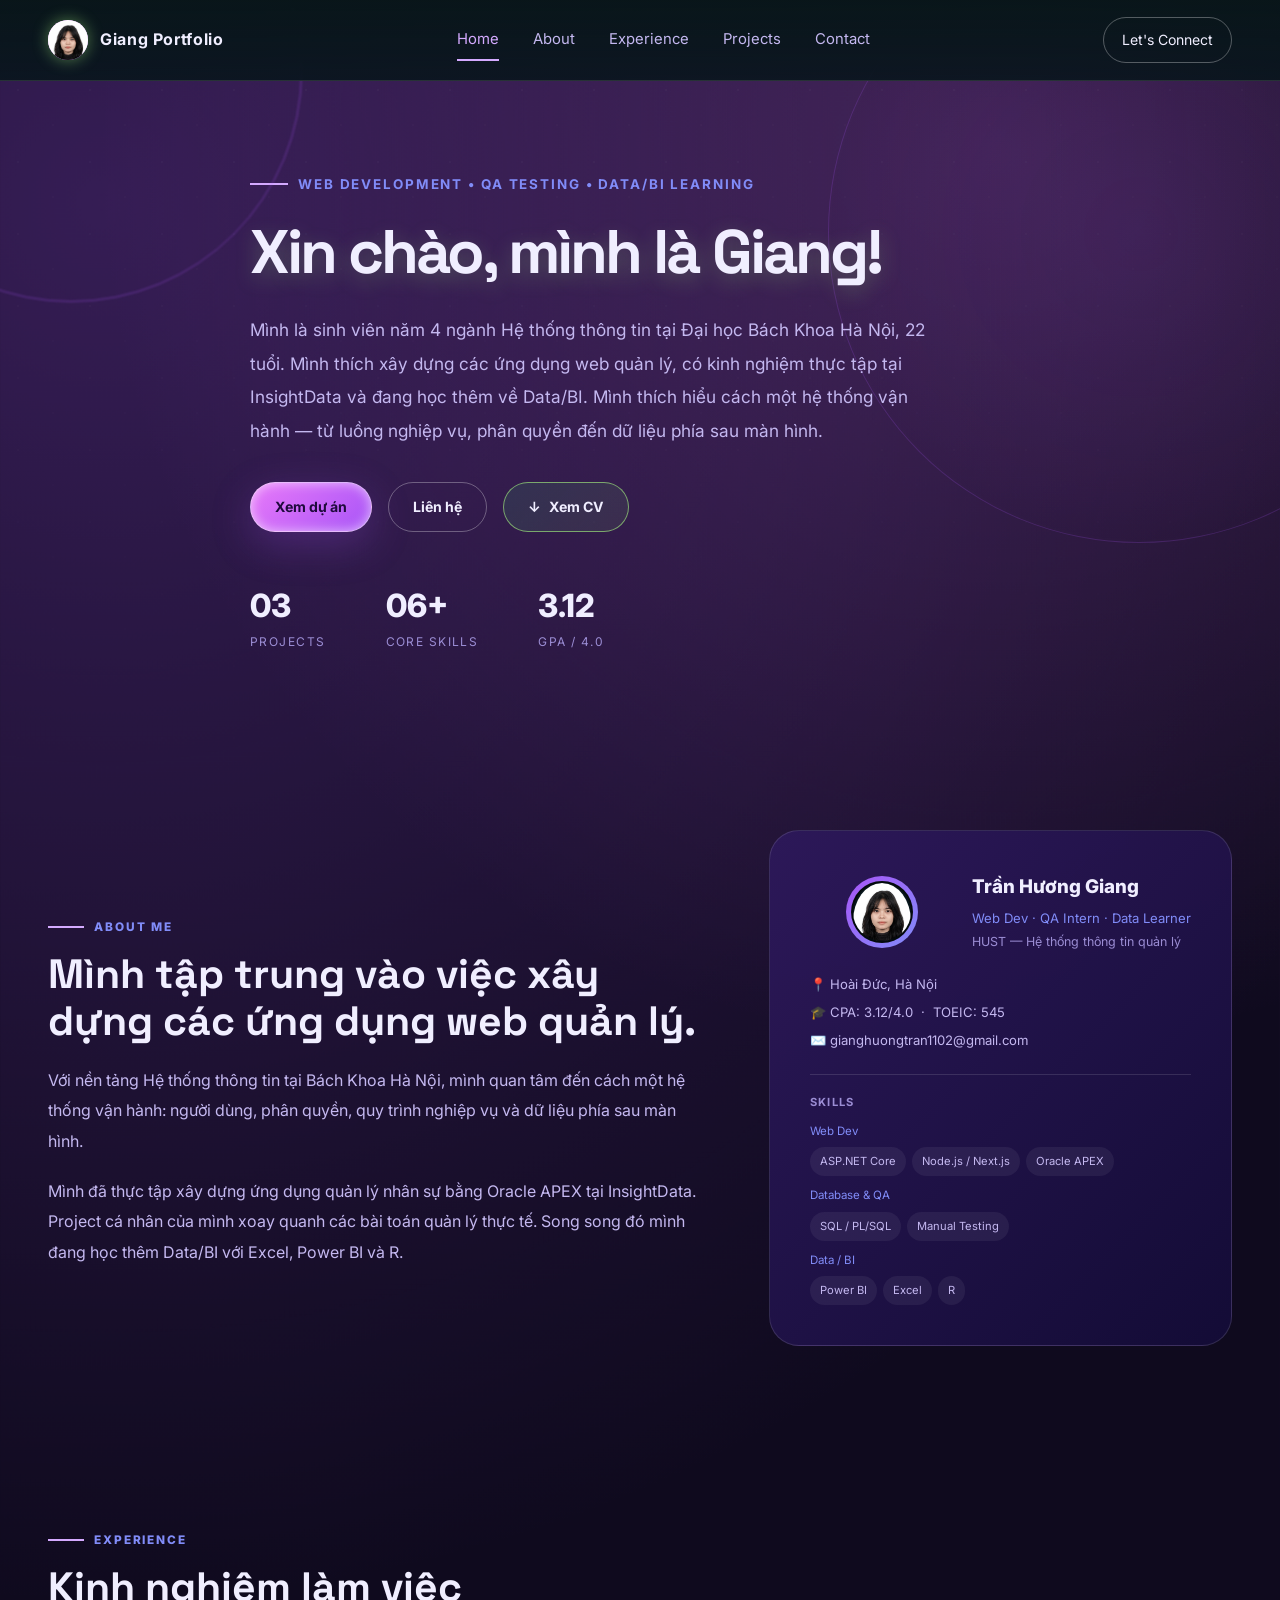
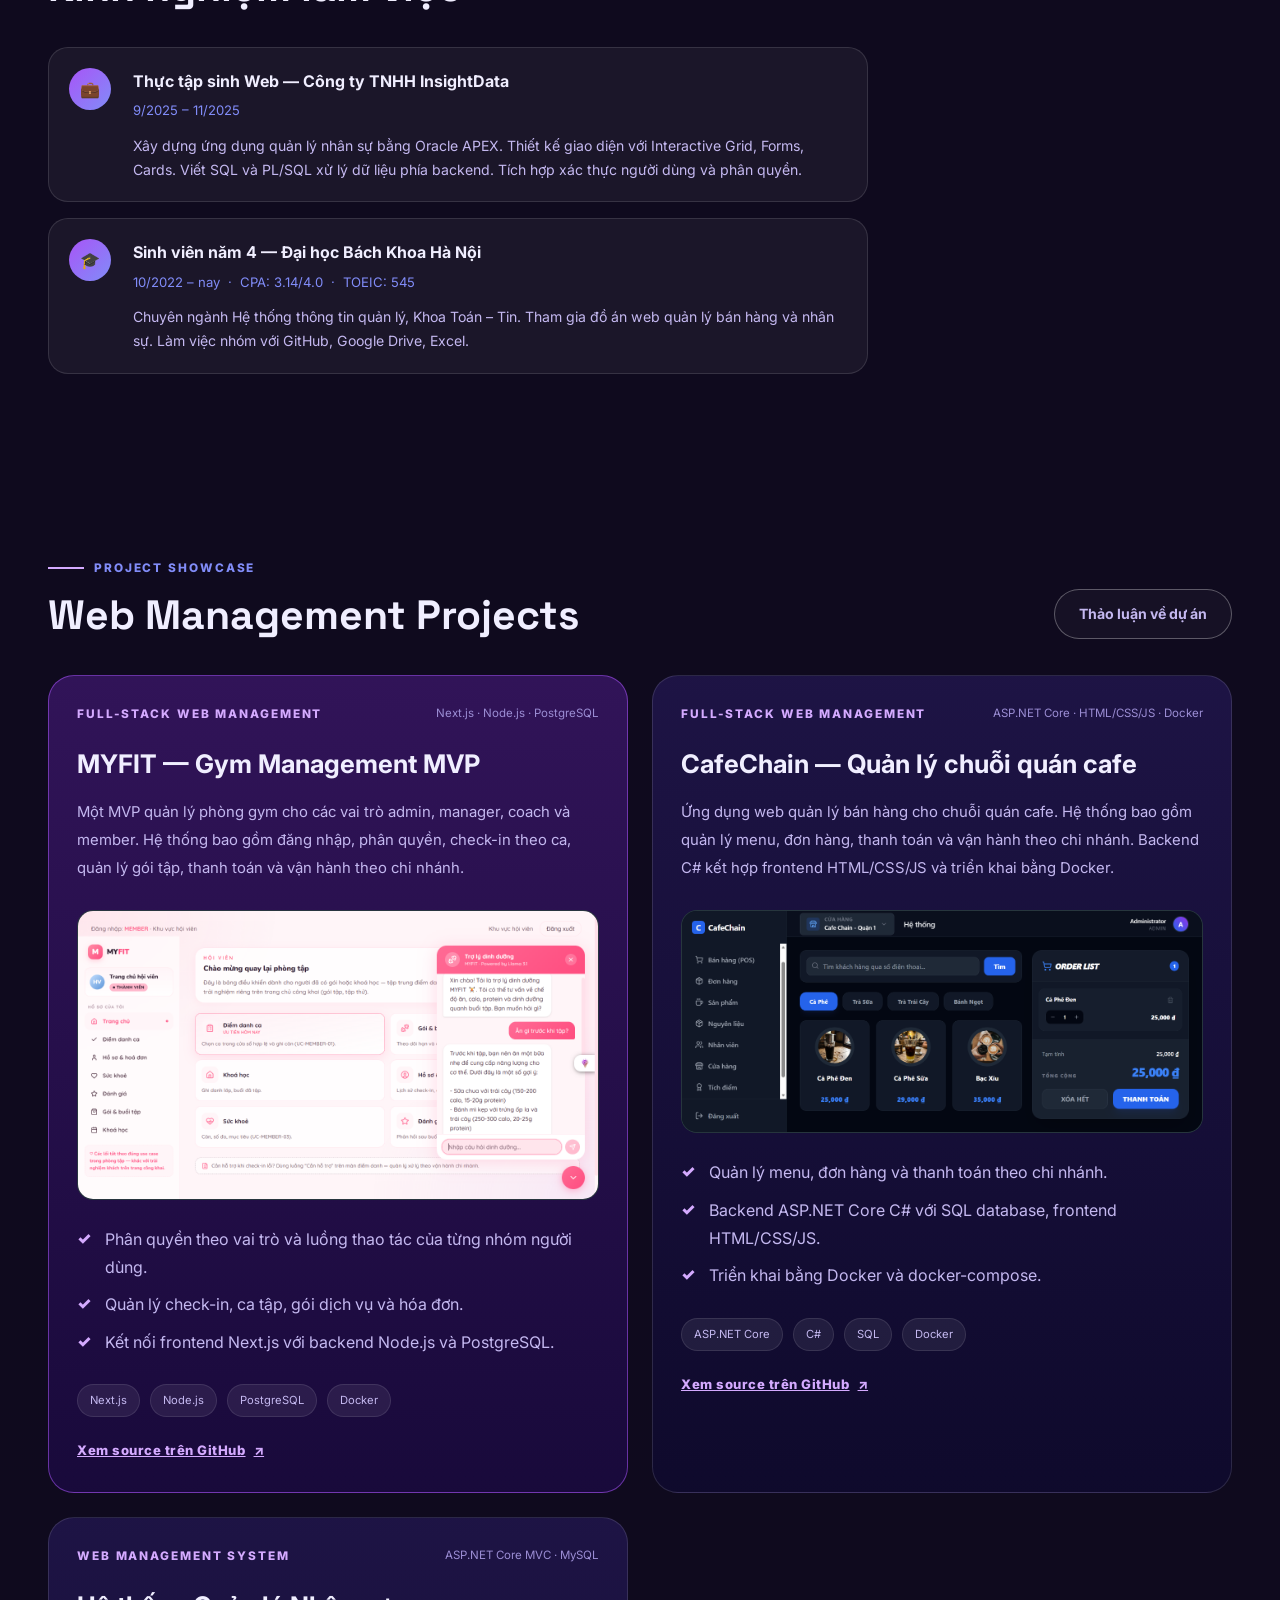
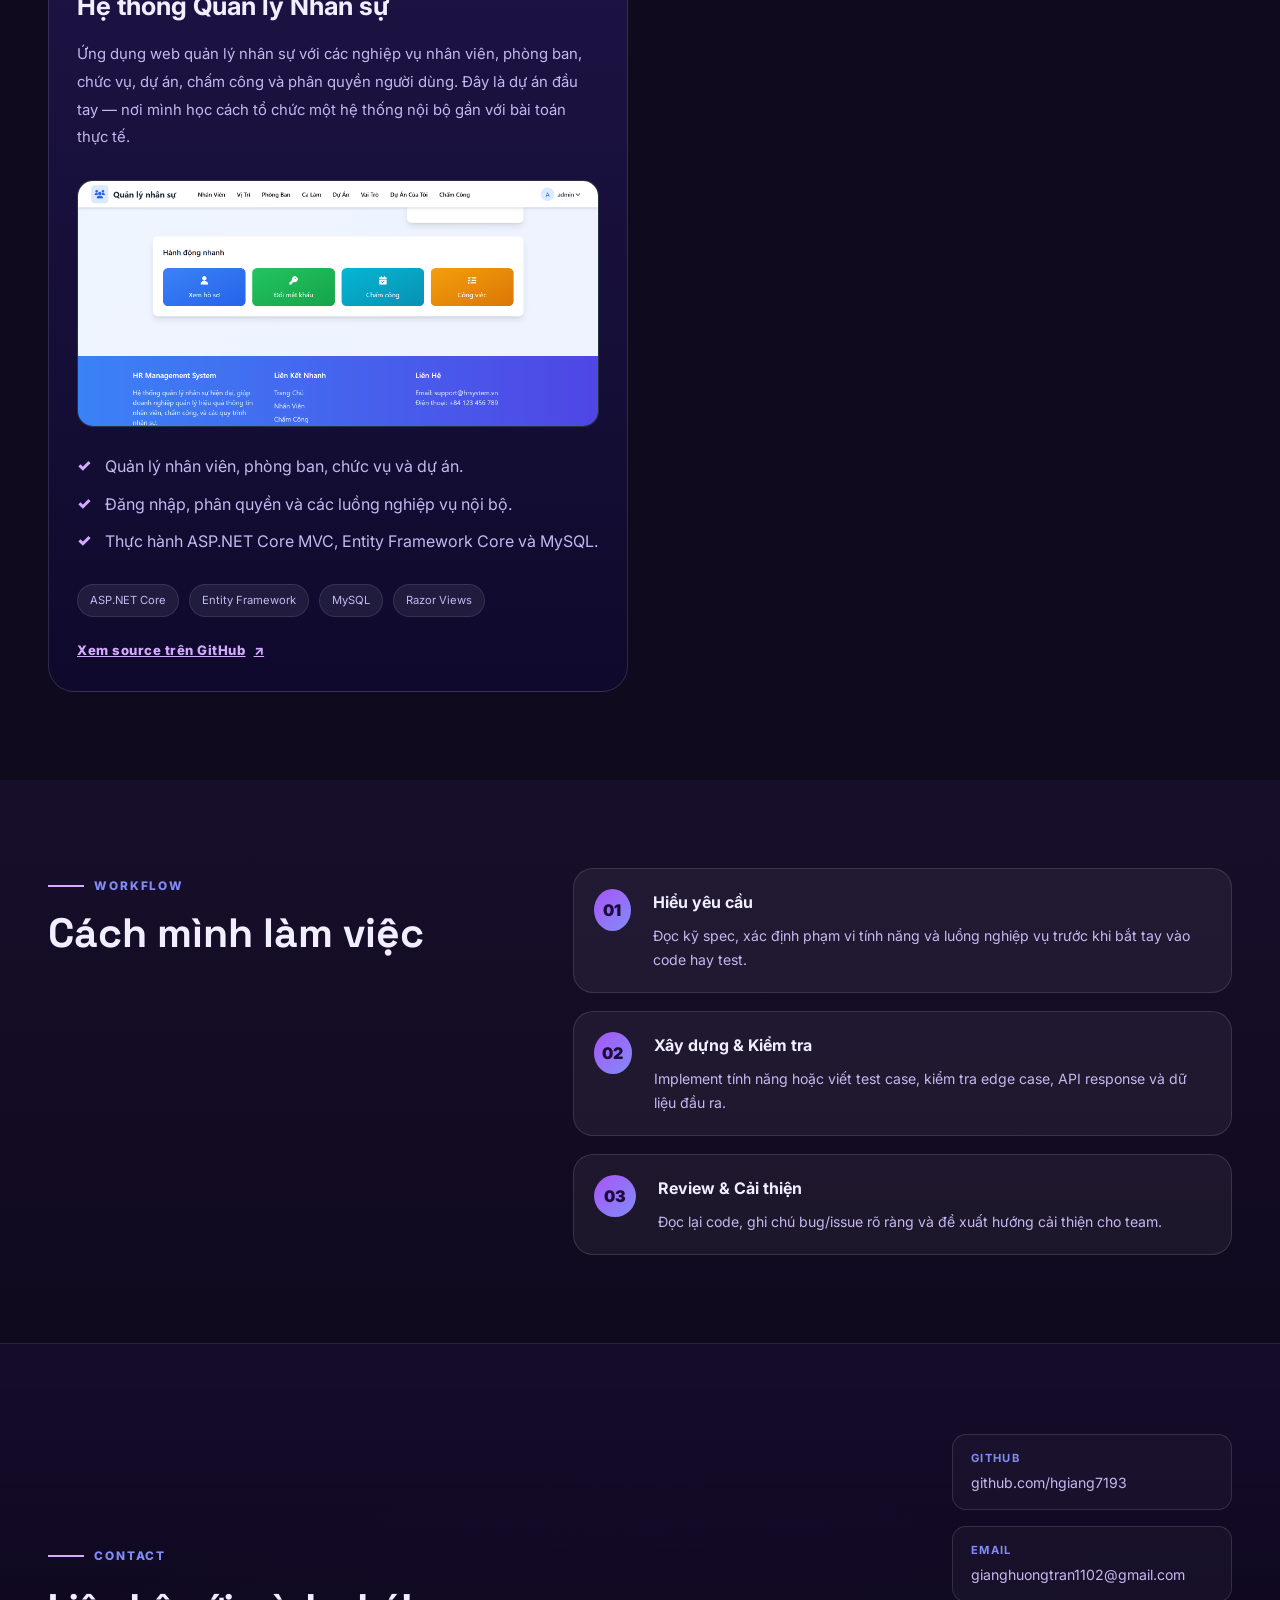
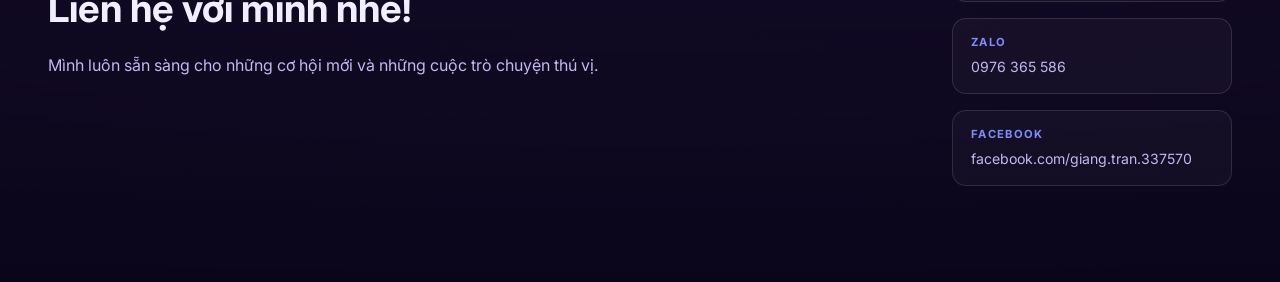
==== commit 32ccb468: "Revert to Vietnamese with friendly tone" ====
--- a/index.html
+++ b/index.html
@@ -1,5 +1,5 @@
 <!DOCTYPE html>
-<html lang="en">
+<html lang="vi">
 <head>
     <meta charset="UTF-8" />
     <meta name="viewport" content="width=device-width, initial-scale=1.0" />
@@ -36,15 +36,15 @@
                     <span></span>
                     Web Development • QA Testing • Data/BI Learning
                 </div>
-                <h1>Hi, I'm Giang</h1>
+                <h1>Xin chào, mình là Giang!</h1>
                 <p class="hero-description">
-                    Information Systems student at Đại học Bách Khoa Hà Nội. I build web management applications, practice software testing, and am learning Data/BI. I enjoy understanding how systems work — from business flows and access control to the data behind the scenes.
+                    Mình là sinh viên năm 4 ngành Hệ thống thông tin tại Đại học Bách Khoa Hà Nội, 22 tuổi. Mình thích xây dựng các ứng dụng web quản lý, có kinh nghiệm thực tập tại InsightData và đang học thêm về Data/BI. Mình thích hiểu cách một hệ thống vận hành — từ luồng nghiệp vụ, phân quyền đến dữ liệu phía sau màn hình.
                 </p>
                 <div class="hero-actions">
-                    <a class="btn btn-primary" href="#projects">View Projects</a>
-                    <a class="btn btn-secondary" href="#contact">Contact</a>
+                    <a class="btn btn-primary" href="#projects">Xem dự án</a>
+                    <a class="btn btn-secondary" href="#contact">Liên hệ</a>
                     <a class="btn btn-download" href="assets/tester.pdf" target="_blank" rel="noopener">
-                        <span aria-hidden="true">↓</span> View CV
+                        <span aria-hidden="true">↓</span> Xem CV
                     </a>
                 </div>
                 <div class="hero-metrics">
@@ -69,12 +69,12 @@
         <div class="container two-columns">
             <div>
                 <span class="section-kicker">About Me</span>
-                <h2>I focus on building web management applications.</h2>
+                <h2>Mình tập trung vào việc xây dựng các ứng dụng web quản lý.</h2>
                 <p>
-                    With a background in Information Systems at Bách Khoa Hà Nội, I care about how a system works: users, permissions, business processes, and the data behind the screen.
+                    Với nền tảng Hệ thống thông tin tại Bách Khoa Hà Nội, mình quan tâm đến cách một hệ thống vận hành: người dùng, phân quyền, quy trình nghiệp vụ và dữ liệu phía sau màn hình.
                 </p>
                 <p>
-                    I completed an internship building an HR management app using Oracle APEX at InsightData. Personal projects revolve around real-world management problems. I'm also learning Data/BI with Excel, Power BI, and R.
+                    Mình đã thực tập xây dựng ứng dụng quản lý nhân sự bằng Oracle APEX tại InsightData. Project cá nhân của mình xoay quanh các bài toán quản lý thực tế. Song song đó mình đang học thêm Data/BI với Excel, Power BI và R.
                 </p>
             </div>
             <div class="profile-card">
@@ -88,7 +88,7 @@
                         <div>
                             <div style="font-size:1.18rem;font-weight:800;color:var(--text);">Trần Hương Giang</div>
                             <div style="font-size:0.82rem;color:var(--accent-3);margin-top:4px;">Web Dev · QA Intern · Data Learner</div>
-                            <div style="font-size:0.78rem;color:var(--text-faint);margin-top:2px;">HUST — Information Systems Management</div>
+                            <div style="font-size:0.78rem;color:var(--text-faint);margin-top:2px;">HUST — Hệ thống thông tin quản lý</div>
                         </div>
                     </div>
 
@@ -134,22 +134,22 @@
     <section class="section experience" id="experience">
         <div class="container">
             <span class="section-kicker">Experience</span>
-            <h2>Work Experience</h2>
+            <h2>Kinh nghiệm làm việc</h2>
             <div class="timeline" style="margin-top: 36px; max-width: 820px;">
                 <article>
                     <span class="step-number" style="min-width:42px;">💼</span>
                     <div>
-                        <h3>Web Development Intern — InsightData Co., Ltd</h3>
+                        <h3>Thực tập sinh Web — Công ty TNHH InsightData</h3>
                         <p style="color: var(--accent-3); font-size: 0.82rem; margin-top: 4px;">9/2025 – 11/2025</p>
-                        <p style="margin-top: 12px;">Built an HR management application using Oracle APEX. Designed UI with Interactive Grid, Forms, and Cards. Wrote SQL and PL/SQL for backend data processing. Integrated user authentication and role-based authorization.</p>
+                        <p style="margin-top: 12px;">Xây dựng ứng dụng quản lý nhân sự bằng Oracle APEX. Thiết kế giao diện với Interactive Grid, Forms, Cards. Viết SQL và PL/SQL xử lý dữ liệu phía backend. Tích hợp xác thực người dùng và phân quyền.</p>
                     </div>
                 </article>
                 <article style="margin-top: 16px;">
                     <span class="step-number" style="min-width:42px;">🎓</span>
                     <div>
-                        <h3>Final Year Student — Đại học Bách Khoa Hà Nội</h3>
-                        <p style="color: var(--accent-3); font-size: 0.82rem; margin-top: 4px;">10/2022 – Present &nbsp;·&nbsp; GPA: 3.12/4.0 &nbsp;·&nbsp; TOEIC: 545</p>
-                        <p style="margin-top: 12px;">Major in Information Systems Management, Faculty of Mathematics and Informatics. Participated in web projects for sales and HR management. Collaborated using GitHub, Google Drive, and Excel.</p>
+                        <h3>Sinh viên năm 4 — Đại học Bách Khoa Hà Nội</h3>
+                        <p style="color: var(--accent-3); font-size: 0.82rem; margin-top: 4px;">10/2022 – nay &nbsp;·&nbsp; CPA: 3.14/4.0 &nbsp;·&nbsp; TOEIC: 545</p>
+                        <p style="margin-top: 12px;">Chuyên ngành Hệ thống thông tin quản lý, Khoa Toán – Tin. Tham gia đồ án web quản lý bán hàng và nhân sự. Làm việc nhóm với GitHub, Google Drive, Excel.</p>
                     </div>
                 </article>
             </div>
@@ -163,7 +163,7 @@
                     <span class="section-kicker">Project Showcase</span>
                     <h2>Web Management Projects</h2>
                 </div>
-                <a class="btn btn-ghost" href="#contact">Discuss my work</a>
+                <a class="btn btn-ghost" href="#contact">Thảo luận về dự án</a>
             </div>
 
             <div class="project-grid">
@@ -174,15 +174,15 @@
                     </div>
                     <h3>MYFIT — Gym Management MVP</h3>
                     <p>
-                        A gym management MVP built for admin, manager, coach, and member roles. The system covers login, role-based access, shift check-ins, membership plans, payments, and multi-branch operations.
+                        Một MVP quản lý phòng gym cho các vai trò admin, manager, coach và member. Hệ thống bao gồm đăng nhập, phân quyền, check-in theo ca, quản lý gói tập, thanh toán và vận hành theo chi nhánh.
                     </p>
                     <div class="visual-card" style="min-height:200px;padding:0;overflow:hidden;border-radius:16px;">
                         <img src="assets/gymimagine.png" alt="MYFIT Gym Management screenshot" style="width:100%;height:100%;object-fit:cover;display:block;min-height:200px;" />
                     </div>
                     <ul class="feature-list">
-                        <li>Role-based access control and user-specific workflows for each group.</li>
-                        <li>Management of check-ins, training sessions, service plans, and invoices.</li>
-                        <li>Connected Next.js frontend with Node.js backend and PostgreSQL database.</li>
+                        <li>Phân quyền theo vai trò và luồng thao tác của từng nhóm người dùng.</li>
+                        <li>Quản lý check-in, ca tập, gói dịch vụ và hóa đơn.</li>
+                        <li>Kết nối frontend Next.js với backend Node.js và PostgreSQL.</li>
                     </ul>
                     <div class="skill-row">
                         <span>Next.js</span>
@@ -190,7 +190,7 @@
                         <span>PostgreSQL</span>
                         <span>Docker</span>
                     </div>
-                    <a class="project-link" href="https://github.com/hgiang7193/Gymmanagement-" target="_blank" rel="noopener">View source on GitHub <span aria-hidden="true">↗</span></a>
+                    <a class="project-link" href="https://github.com/hgiang7193/Gymmanagement-" target="_blank" rel="noopener">Xem source trên GitHub <span aria-hidden="true">↗</span></a>
                 </article>
 
                 <article class="project-card">
@@ -198,17 +198,17 @@
                         <span class="project-type">Full-stack Web Management</span>
                         <span class="project-date">ASP.NET Core · HTML/CSS/JS · Docker</span>
                     </div>
-                    <h3>CafeChain — Cafe Chain Management</h3>
+                    <h3>CafeChain — Quản lý chuỗi quán cafe</h3>
                     <p>
-                        A sales management web app for a cafe chain. The system covers menu management, orders, payments, and multi-branch operations. C# backend combined with an HTML/CSS/JS frontend, deployed with Docker.
+                        Ứng dụng web quản lý bán hàng cho chuỗi quán cafe. Hệ thống bao gồm quản lý menu, đơn hàng, thanh toán và vận hành theo chi nhánh. Backend C# kết hợp frontend HTML/CSS/JS và triển khai bằng Docker.
                     </p>
                     <div class="visual-card" style="min-height:200px;padding:0;overflow:hidden;border-radius:16px;">
                         <img src="assets/cafeimagine.png" alt="CafeChain screenshot" style="width:100%;height:100%;object-fit:cover;display:block;min-height:200px;" />
                     </div>
                     <ul class="feature-list">
-                        <li>Menu, order, and payment management per branch.</li>
-                        <li>ASP.NET Core C# backend with SQL database, HTML/CSS/JS frontend.</li>
-                        <li>Deployed using Docker and docker-compose.</li>
+                        <li>Quản lý menu, đơn hàng và thanh toán theo chi nhánh.</li>
+                        <li>Backend ASP.NET Core C# với SQL database, frontend HTML/CSS/JS.</li>
+                        <li>Triển khai bằng Docker và docker-compose.</li>
                     </ul>
                     <div class="skill-row">
                         <span>ASP.NET Core</span>
@@ -216,7 +216,7 @@
                         <span>SQL</span>
                         <span>Docker</span>
                     </div>
-                    <a class="project-link" href="https://github.com/hgiang7193/Cafechain" target="_blank" rel="noopener">View source on GitHub <span aria-hidden="true">↗</span></a>
+                    <a class="project-link" href="https://github.com/hgiang7193/Cafechain" target="_blank" rel="noopener">Xem source trên GitHub <span aria-hidden="true">↗</span></a>
                 </article>
 
                 <article class="project-card">
@@ -224,17 +224,17 @@
                         <span class="project-type">Web Management System</span>
                         <span class="project-date">ASP.NET Core MVC · MySQL</span>
                     </div>
-                    <h3>HR Management System</h3>
+                    <h3>Hệ thống Quản lý Nhân sự</h3>
                     <p>
-                        A web-based HR management app covering employee, department, position, project, attendance, and user permission workflows. A project where I practiced organizing an internal system close to real business problems.
+                        Ứng dụng web quản lý nhân sự với các nghiệp vụ nhân viên, phòng ban, chức vụ, dự án, chấm công và phân quyền người dùng. Đây là dự án đầu tay — nơi mình học cách tổ chức một hệ thống nội bộ gần với bài toán thực tế.
                     </p>
                     <div class="visual-card" style="min-height:200px;padding:0;overflow:hidden;border-radius:16px;">
                         <img src="assets/hrimagine.png" alt="HR Management System screenshot" style="width:100%;height:100%;object-fit:cover;display:block;min-height:200px;" />
                     </div>
                     <ul class="feature-list">
-                        <li>Manage employees, departments, positions, and projects.</li>
-                        <li>Login, role-based access control, and internal business workflows.</li>
-                        <li>Built with ASP.NET Core MVC, Entity Framework Core, and MySQL.</li>
+                        <li>Quản lý nhân viên, phòng ban, chức vụ và dự án.</li>
+                        <li>Đăng nhập, phân quyền và các luồng nghiệp vụ nội bộ.</li>
+                        <li>Thực hành ASP.NET Core MVC, Entity Framework Core và MySQL.</li>
                     </ul>
                     <div class="skill-row">
                         <span>ASP.NET Core</span>
@@ -242,7 +242,7 @@
                         <span>MySQL</span>
                         <span>Razor Views</span>
                     </div>
-                    <a class="project-link" href="https://github.com/hgiang7193/HRmanagement" target="_blank" rel="noopener">View source on GitHub <span aria-hidden="true">↗</span></a>
+                    <a class="project-link" href="https://github.com/hgiang7193/HRmanagement" target="_blank" rel="noopener">Xem source trên GitHub <span aria-hidden="true">↗</span></a>
                 </article>
             </div>
         </div>
@@ -252,28 +252,28 @@
         <div class="container process-grid">
             <div>
                 <span class="section-kicker">Workflow</span>
-                <h2>How I Work</h2>
+                <h2>Cách mình làm việc</h2>
             </div>
             <div class="timeline">
                 <article>
                     <span class="step-number">01</span>
                     <div>
-                        <h3>Understand Requirements</h3>
-                        <p>Read the spec carefully, identify feature scope and business flows before writing code or tests.</p>
+                        <h3>Hiểu yêu cầu</h3>
+                        <p>Đọc kỹ spec, xác định phạm vi tính năng và luồng nghiệp vụ trước khi bắt tay vào code hay test.</p>
                     </div>
                 </article>
                 <article>
                     <span class="step-number">02</span>
                     <div>
-                        <h3>Build & Test</h3>
-                        <p>Implement features or write test cases, check edge cases, API responses, and output data.</p>
+                        <h3>Xây dựng & Kiểm tra</h3>
+                        <p>Implement tính năng hoặc viết test case, kiểm tra edge case, API response và dữ liệu đầu ra.</p>
                     </div>
                 </article>
                 <article>
                     <span class="step-number">03</span>
                     <div>
-                        <h3>Review & Improve</h3>
-                        <p>Review the code, document bugs and issues clearly, and suggest improvements for the team.</p>
+                        <h3>Review & Cải thiện</h3>
+                        <p>Đọc lại code, ghi chú bug/issue rõ ràng và đề xuất hướng cải thiện cho team.</p>
                     </div>
                 </article>
             </div>
@@ -284,9 +284,9 @@
         <div class="container footer-grid">
             <div>
                 <span class="section-kicker">Contact</span>
-                <h2>Let's get in touch!</h2>
+                <h2>Liên hệ với mình nhé!</h2>
                 <p class="footer-text">
-                    I'm always open to new opportunities and interesting conversations.
+                    Mình luôn sẵn sàng cho những cơ hội mới và những cuộc trò chuyện thú vị.
                 </p>
             </div>
             <div class="contact-list">
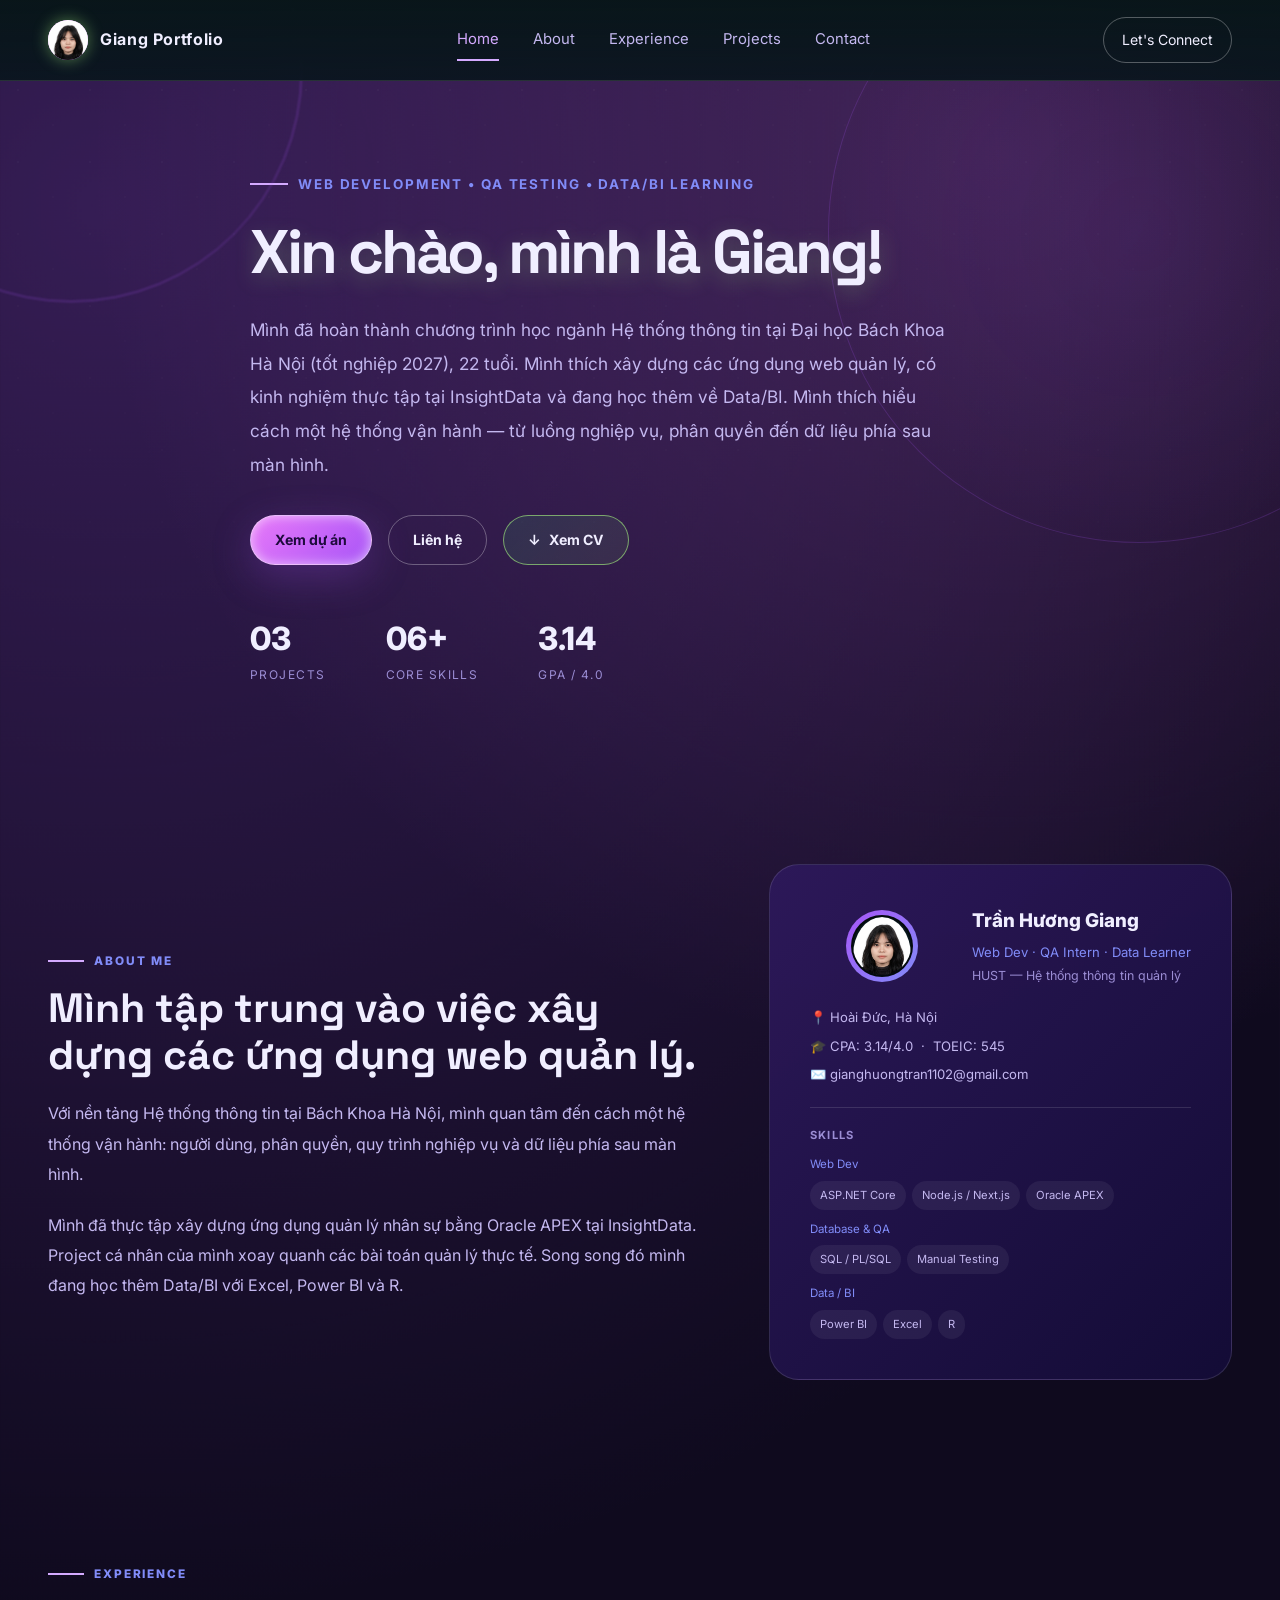
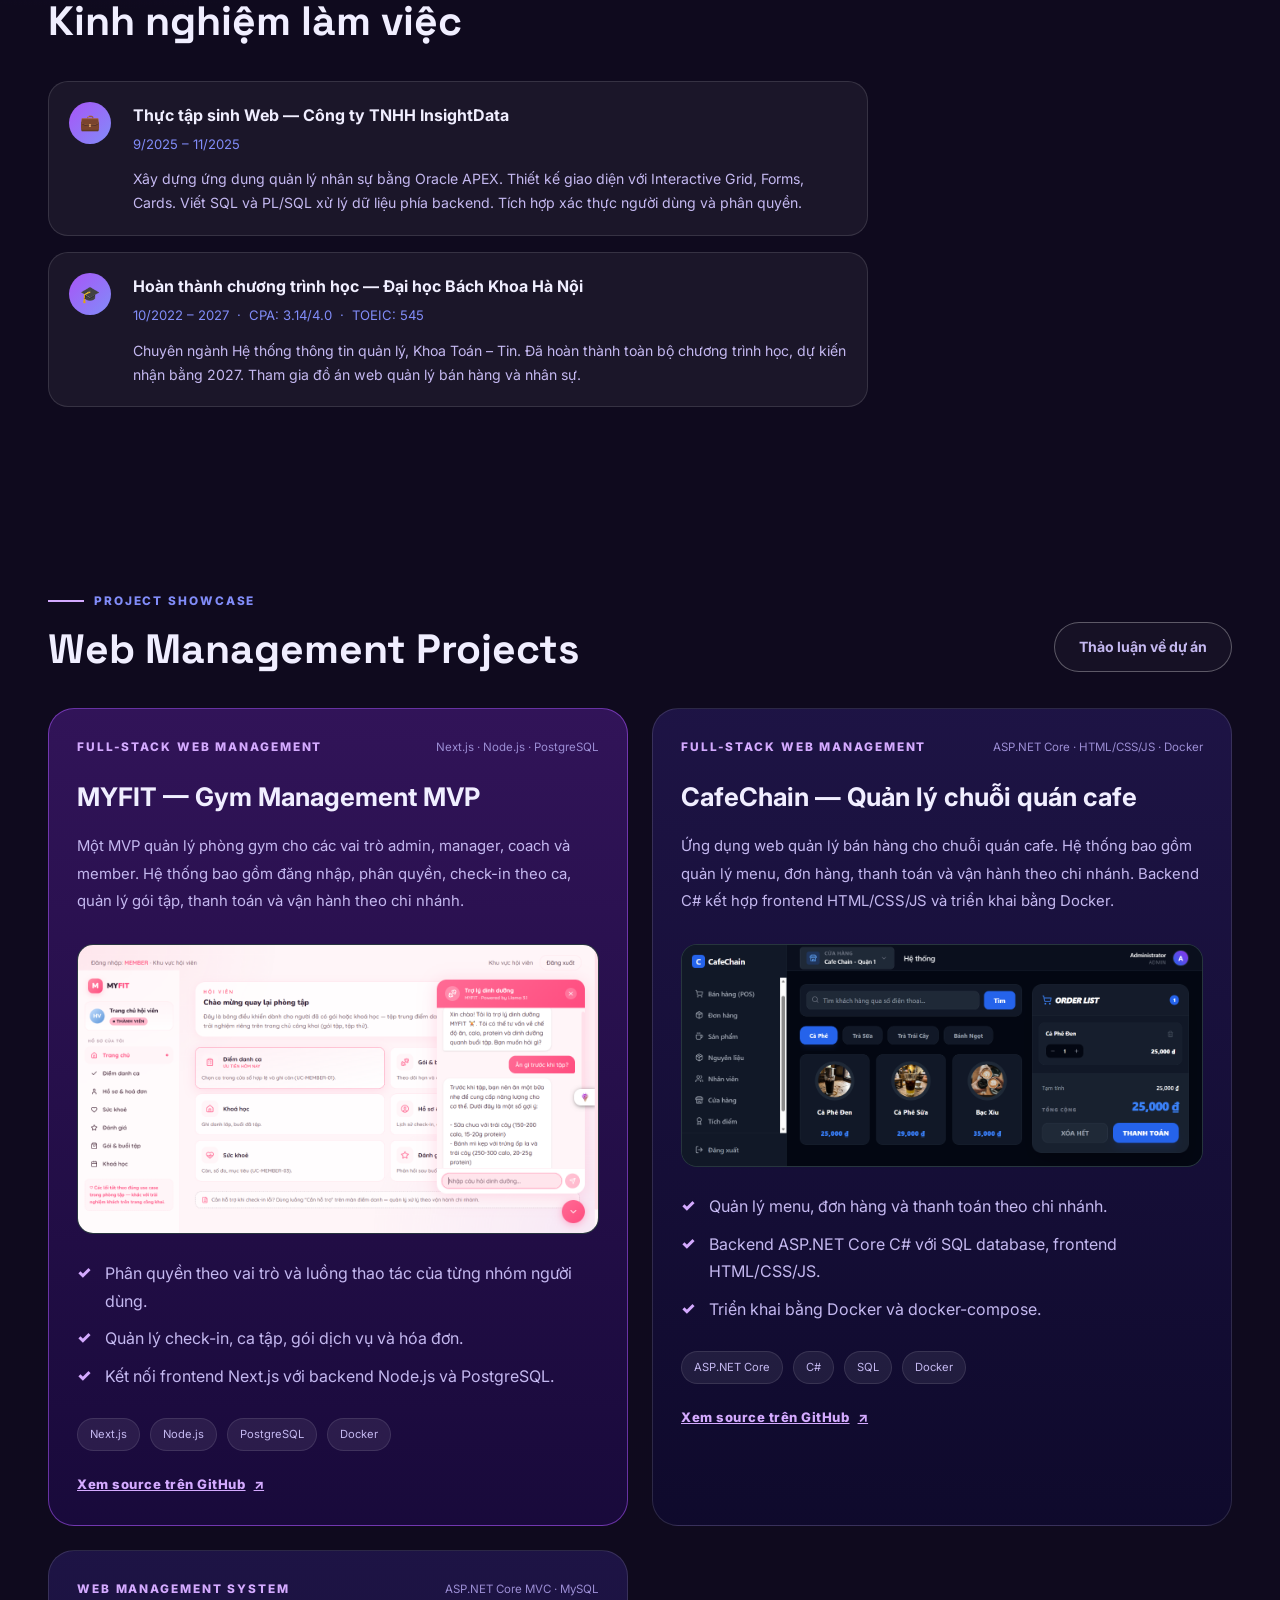
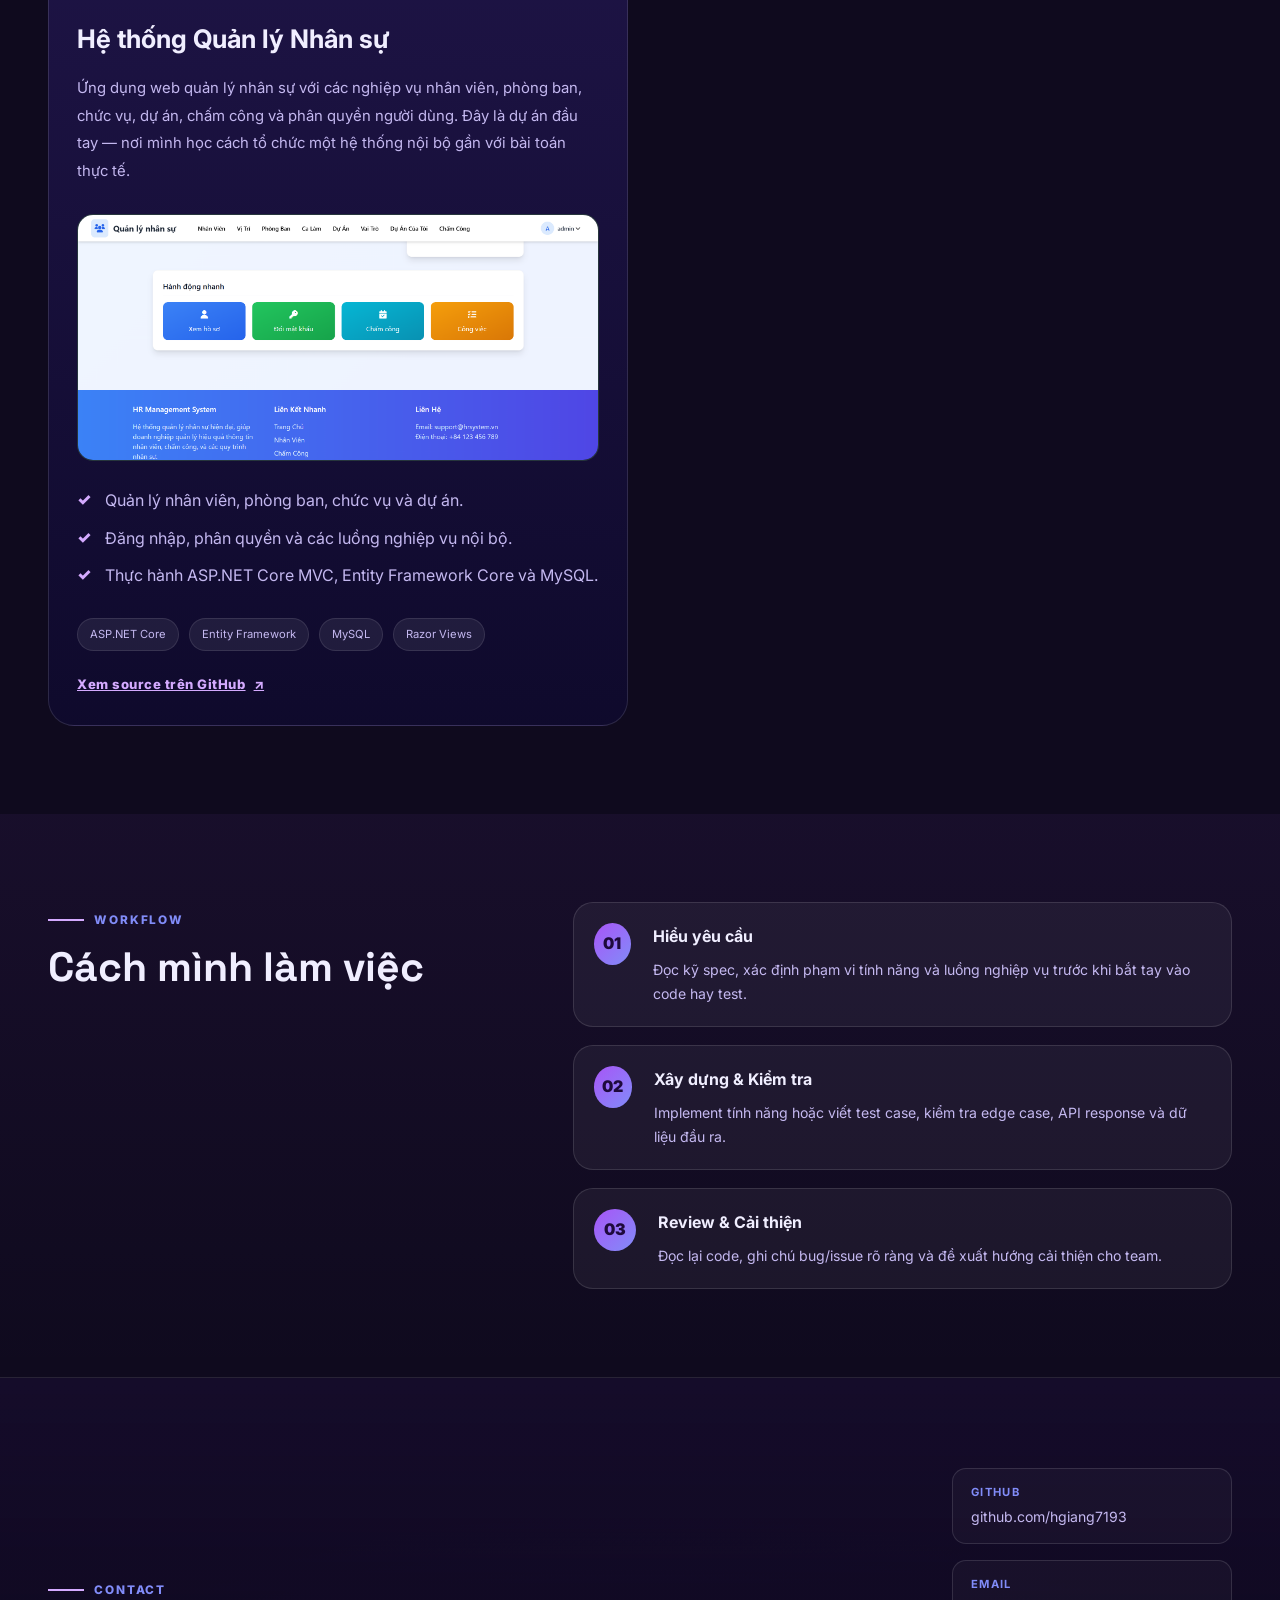
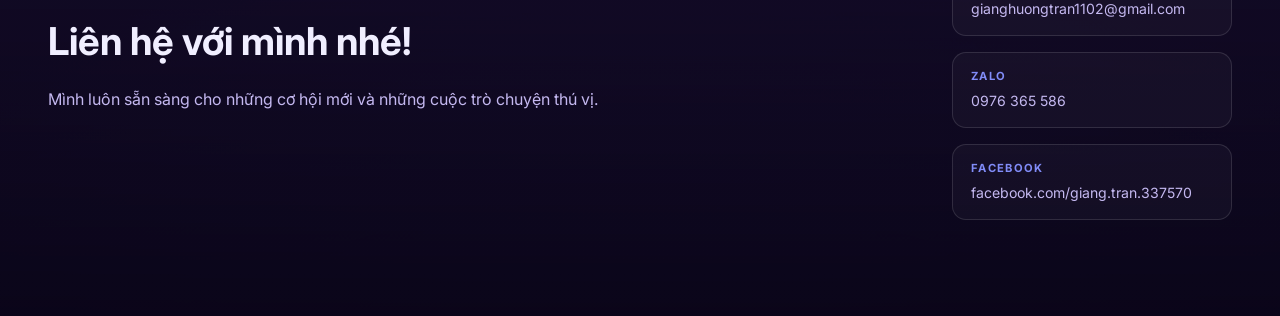
==== commit 878ba2d1: "Update graduation status: completed coursework, degree expected 2027" ====
--- a/index.html
+++ b/index.html
@@ -38,7 +38,7 @@
                 </div>
                 <h1>Xin chào, mình là Giang!</h1>
                 <p class="hero-description">
-                    Mình là sinh viên năm 4 ngành Hệ thống thông tin tại Đại học Bách Khoa Hà Nội, 22 tuổi. Mình thích xây dựng các ứng dụng web quản lý, có kinh nghiệm thực tập tại InsightData và đang học thêm về Data/BI. Mình thích hiểu cách một hệ thống vận hành — từ luồng nghiệp vụ, phân quyền đến dữ liệu phía sau màn hình.
+                    Mình đã hoàn thành chương trình học ngành Hệ thống thông tin tại Đại học Bách Khoa Hà Nội (tốt nghiệp 2027), 22 tuổi. Mình thích xây dựng các ứng dụng web quản lý, có kinh nghiệm thực tập tại InsightData và đang học thêm về Data/BI. Mình thích hiểu cách một hệ thống vận hành — từ luồng nghiệp vụ, phân quyền đến dữ liệu phía sau màn hình.
                 </p>
                 <div class="hero-actions">
                     <a class="btn btn-primary" href="#projects">Xem dự án</a>
@@ -57,7 +57,7 @@
                         <span class="metric-label">Core Skills</span>
                     </article>
                     <article>
-                        <span class="metric-number">3.12</span>
+                        <span class="metric-number">3.14</span>
                         <span class="metric-label">GPA / 4.0</span>
                     </article>
                 </div>
@@ -94,7 +94,7 @@
 
                     <div style="margin-top:20px;display:flex;flex-direction:column;gap:6px;font-size:0.82rem;color:var(--text-soft);">
                         <div>📍 Hoài Đức, Hà Nội</div>
-                        <div>🎓 CPA: 3.12/4.0 &nbsp;·&nbsp; TOEIC: 545</div>
+                        <div>🎓 CPA: 3.14/4.0 &nbsp;·&nbsp; TOEIC: 545</div>
                         <div>✉️ gianghuongtran1102@gmail.com</div>
                     </div>
 
@@ -147,9 +147,9 @@
                 <article style="margin-top: 16px;">
                     <span class="step-number" style="min-width:42px;">🎓</span>
                     <div>
-                        <h3>Sinh viên năm 4 — Đại học Bách Khoa Hà Nội</h3>
-                        <p style="color: var(--accent-3); font-size: 0.82rem; margin-top: 4px;">10/2022 – nay &nbsp;·&nbsp; CPA: 3.14/4.0 &nbsp;·&nbsp; TOEIC: 545</p>
-                        <p style="margin-top: 12px;">Chuyên ngành Hệ thống thông tin quản lý, Khoa Toán – Tin. Tham gia đồ án web quản lý bán hàng và nhân sự. Làm việc nhóm với GitHub, Google Drive, Excel.</p>
+                        <h3>Hoàn thành chương trình học — Đại học Bách Khoa Hà Nội</h3>
+                        <p style="color: var(--accent-3); font-size: 0.82rem; margin-top: 4px;">10/2022 – 2027 &nbsp;·&nbsp; CPA: 3.14/4.0 &nbsp;·&nbsp; TOEIC: 545</p>
+                        <p style="margin-top: 12px;">Chuyên ngành Hệ thống thông tin quản lý, Khoa Toán – Tin. Đã hoàn thành toàn bộ chương trình học, dự kiến nhận bằng 2027. Tham gia đồ án web quản lý bán hàng và nhân sự.</p>
                     </div>
                 </article>
             </div>
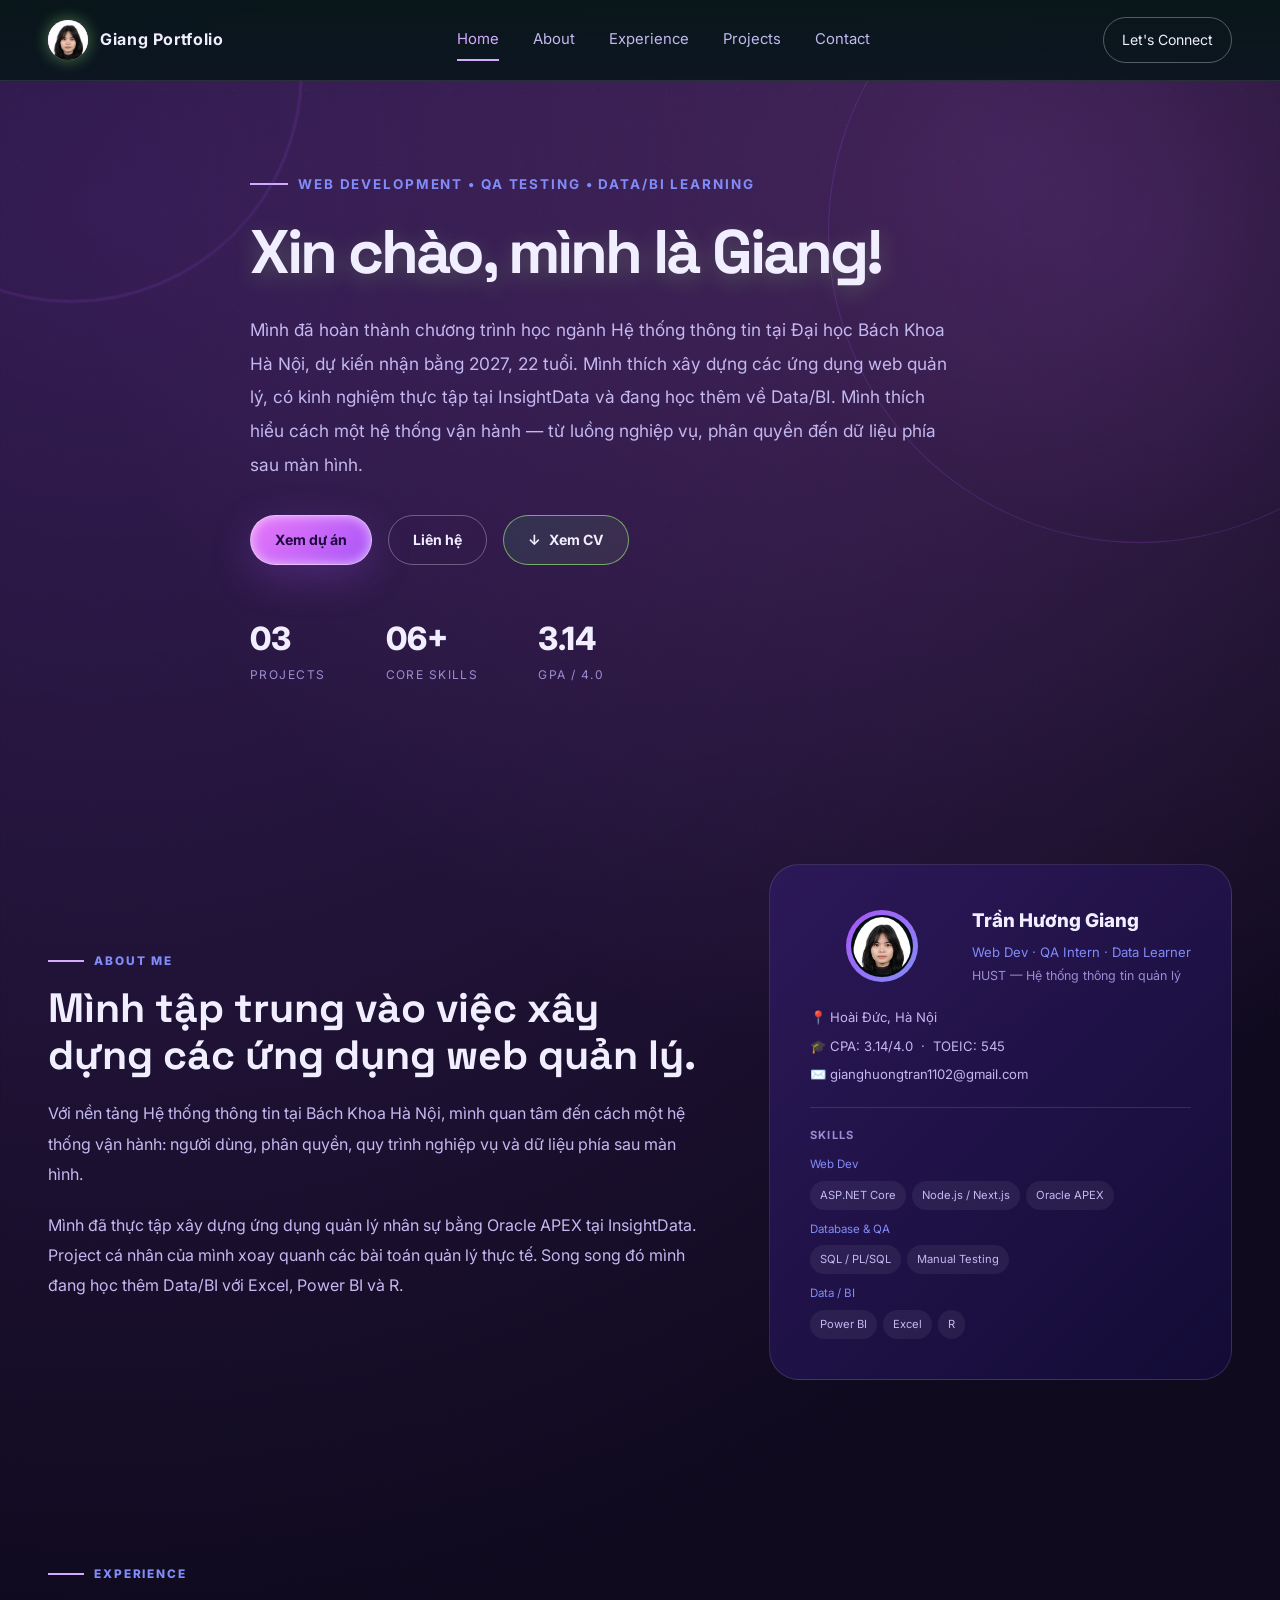
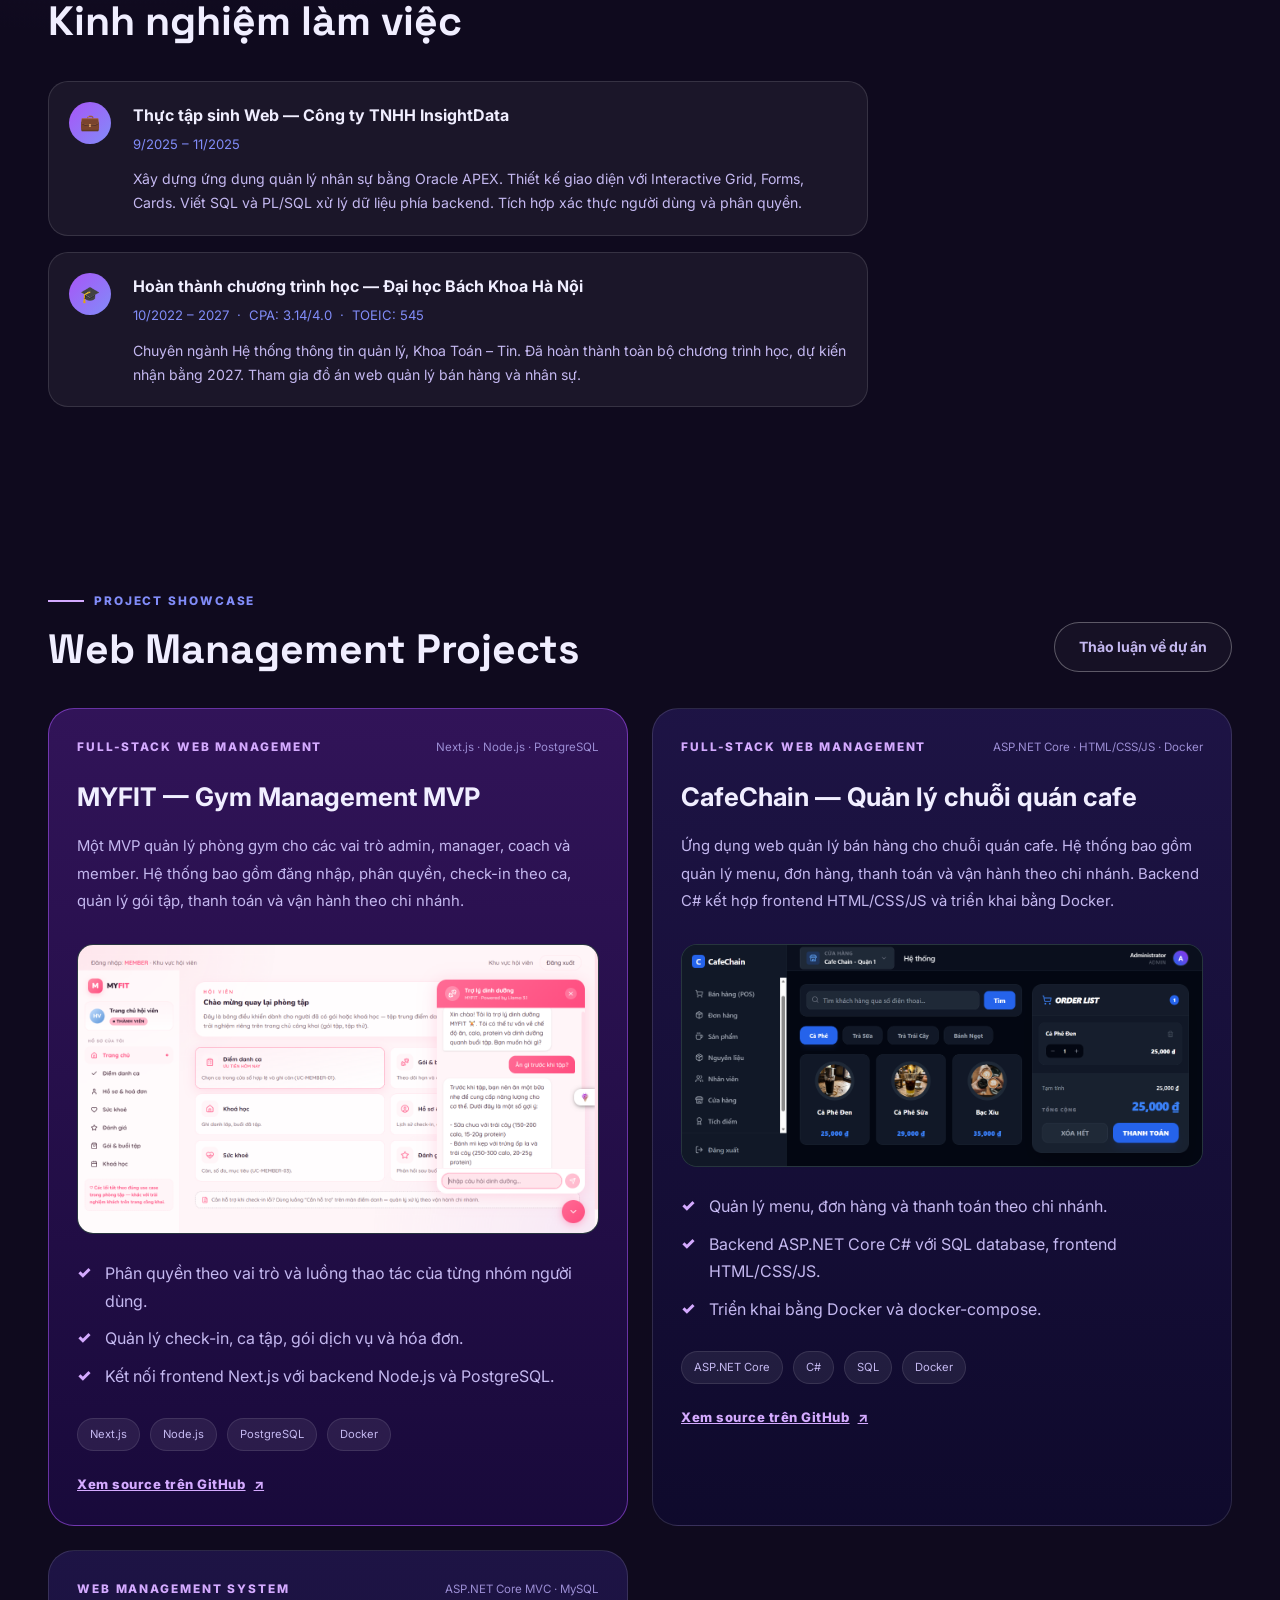
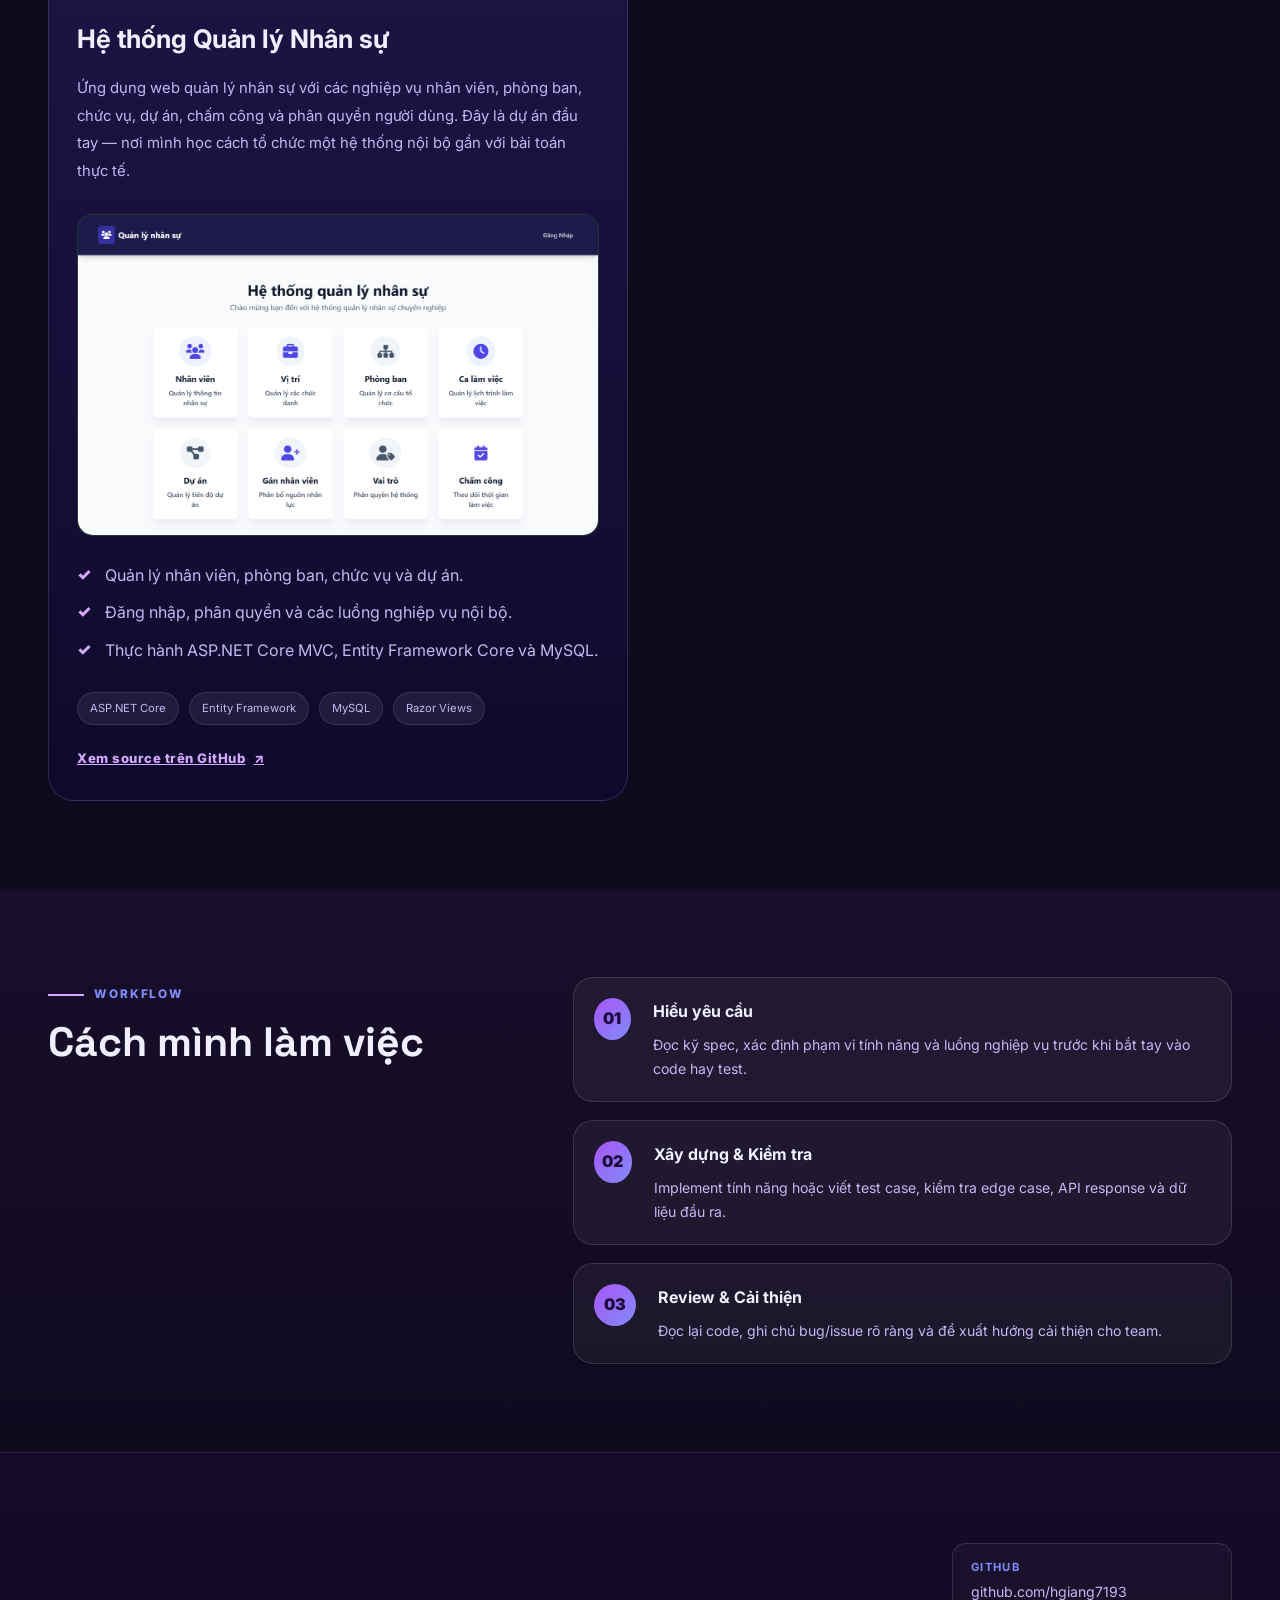
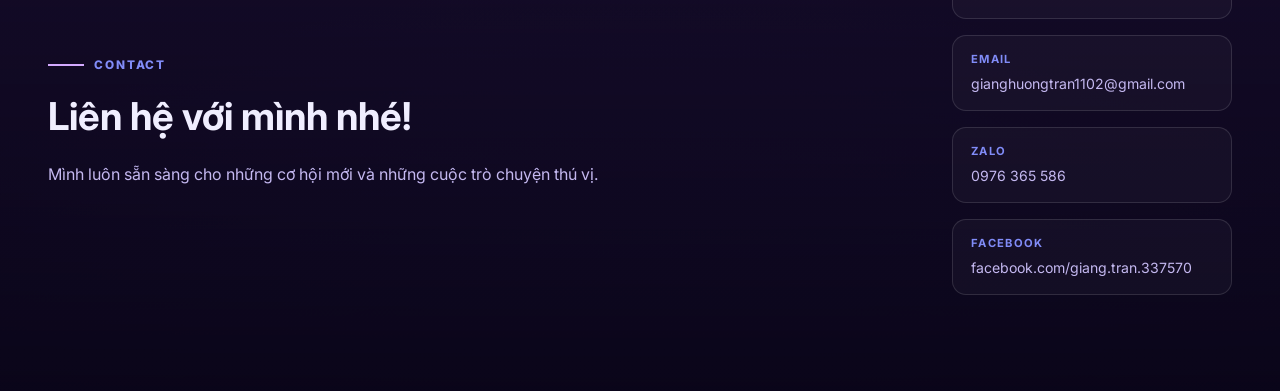
==== commit 049358b0: "Update HR image asset" ====
--- a/index.html
+++ b/index.html
@@ -38,7 +38,7 @@
                 </div>
                 <h1>Xin chào, mình là Giang!</h1>
                 <p class="hero-description">
-                    Mình đã hoàn thành chương trình học ngành Hệ thống thông tin tại Đại học Bách Khoa Hà Nội (tốt nghiệp 2027), 22 tuổi. Mình thích xây dựng các ứng dụng web quản lý, có kinh nghiệm thực tập tại InsightData và đang học thêm về Data/BI. Mình thích hiểu cách một hệ thống vận hành — từ luồng nghiệp vụ, phân quyền đến dữ liệu phía sau màn hình.
+                    Mình đã hoàn thành chương trình học ngành Hệ thống thông tin tại Đại học Bách Khoa Hà Nội, dự kiến nhận bằng 2027, 22 tuổi. Mình thích xây dựng các ứng dụng web quản lý, có kinh nghiệm thực tập tại InsightData và đang học thêm về Data/BI. Mình thích hiểu cách một hệ thống vận hành — từ luồng nghiệp vụ, phân quyền đến dữ liệu phía sau màn hình.
                 </p>
                 <div class="hero-actions">
                     <a class="btn btn-primary" href="#projects">Xem dự án</a>
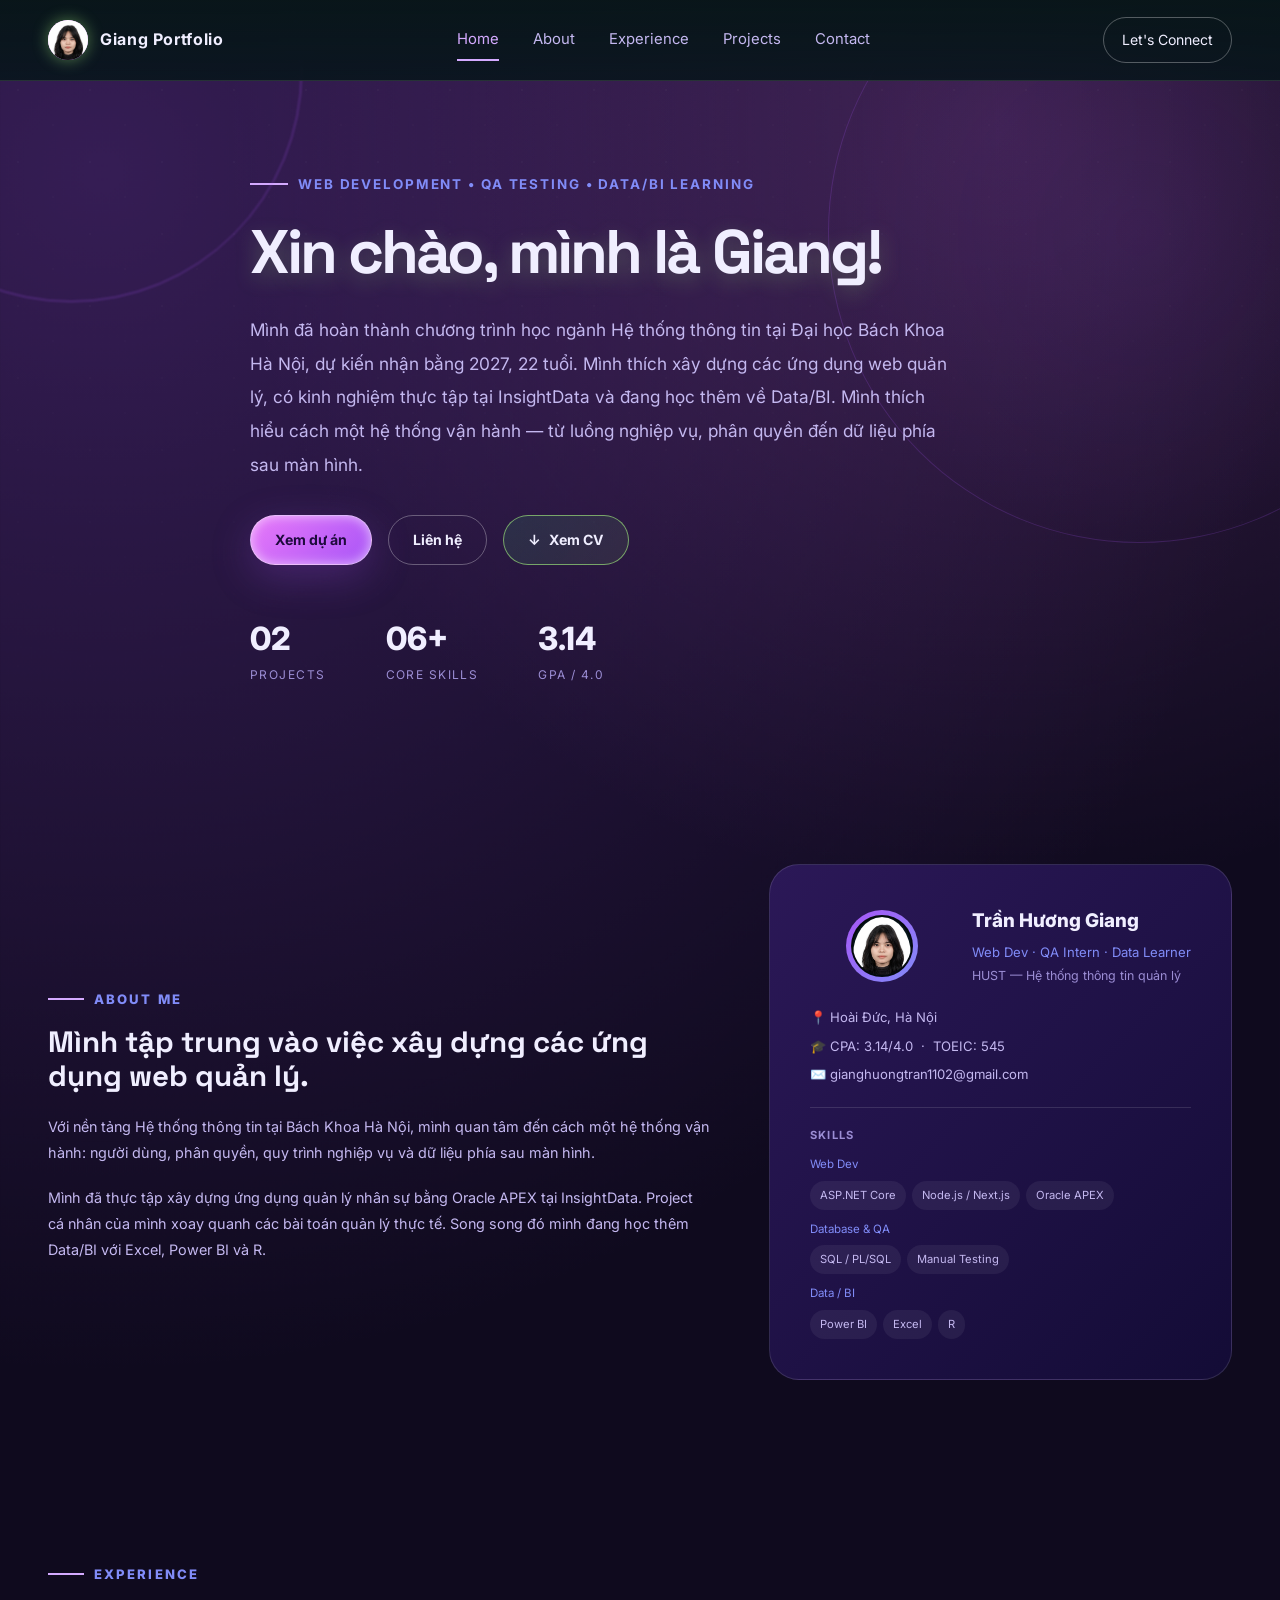
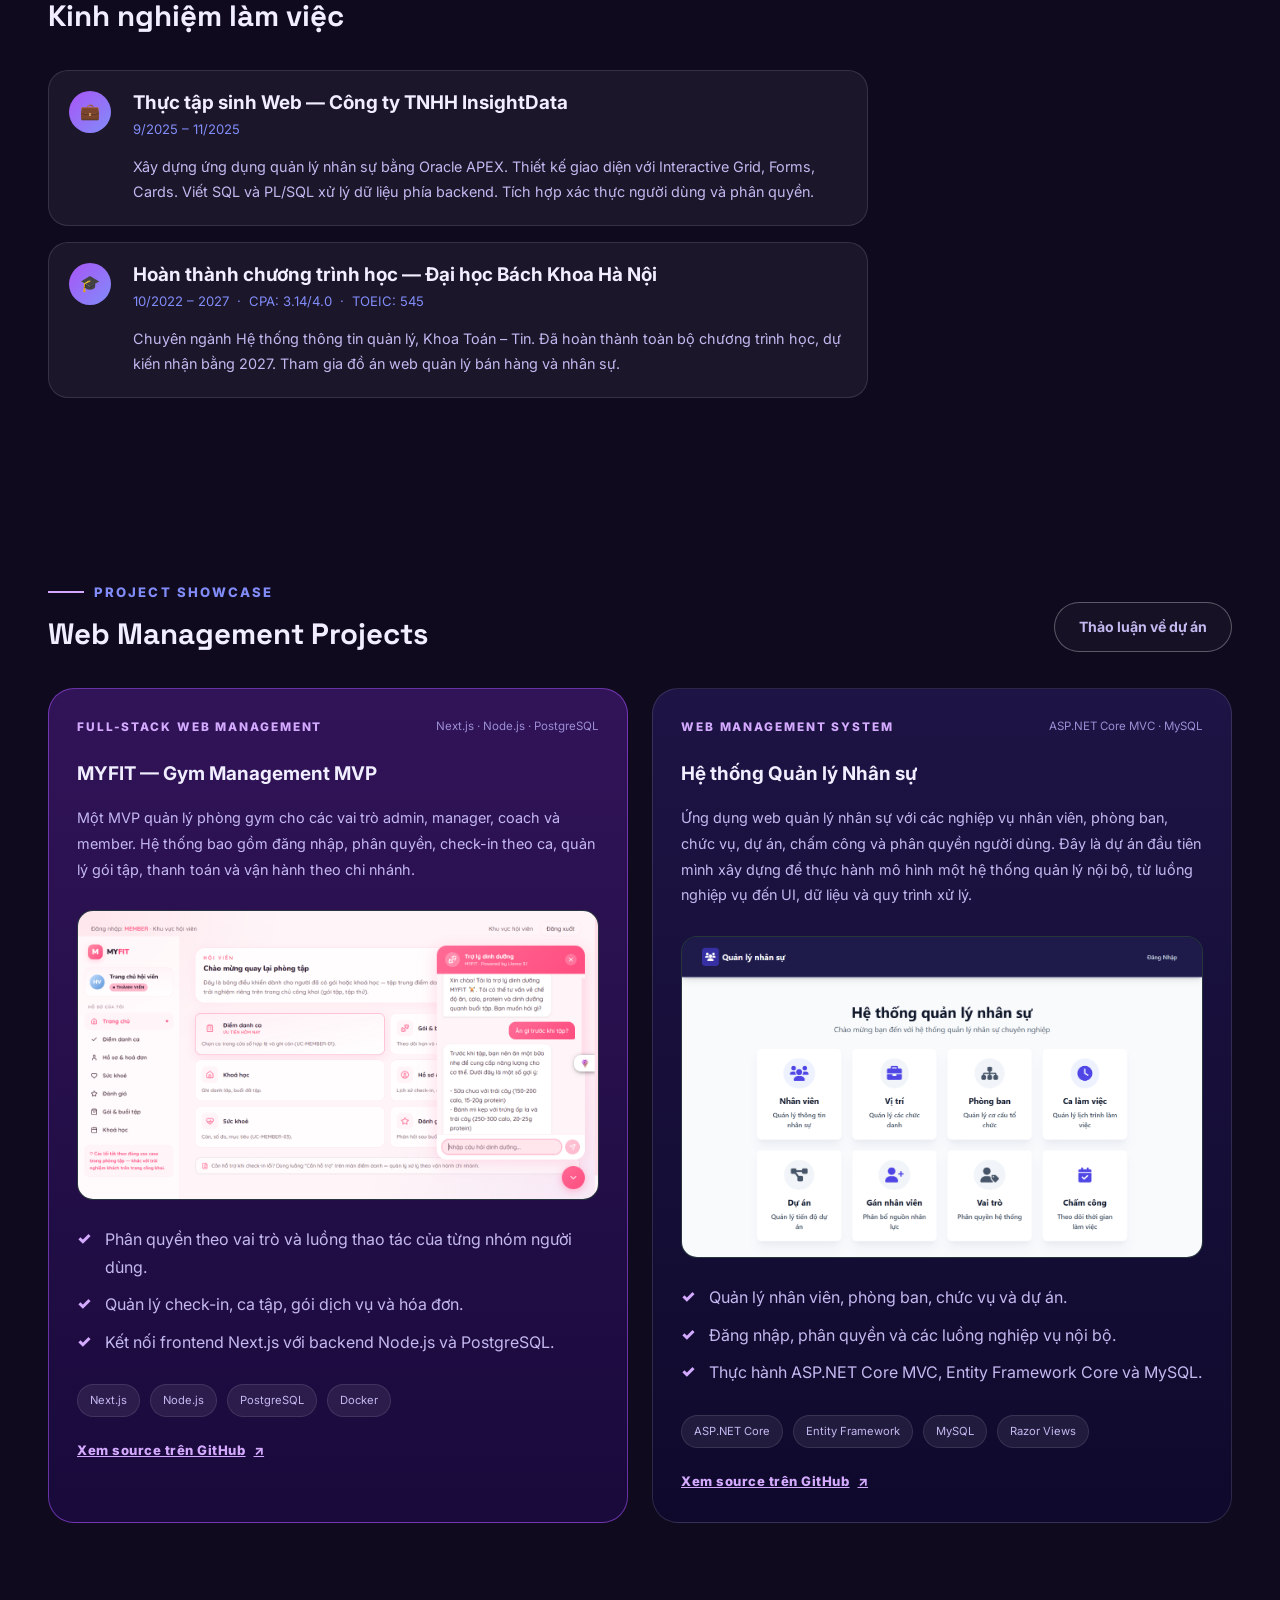
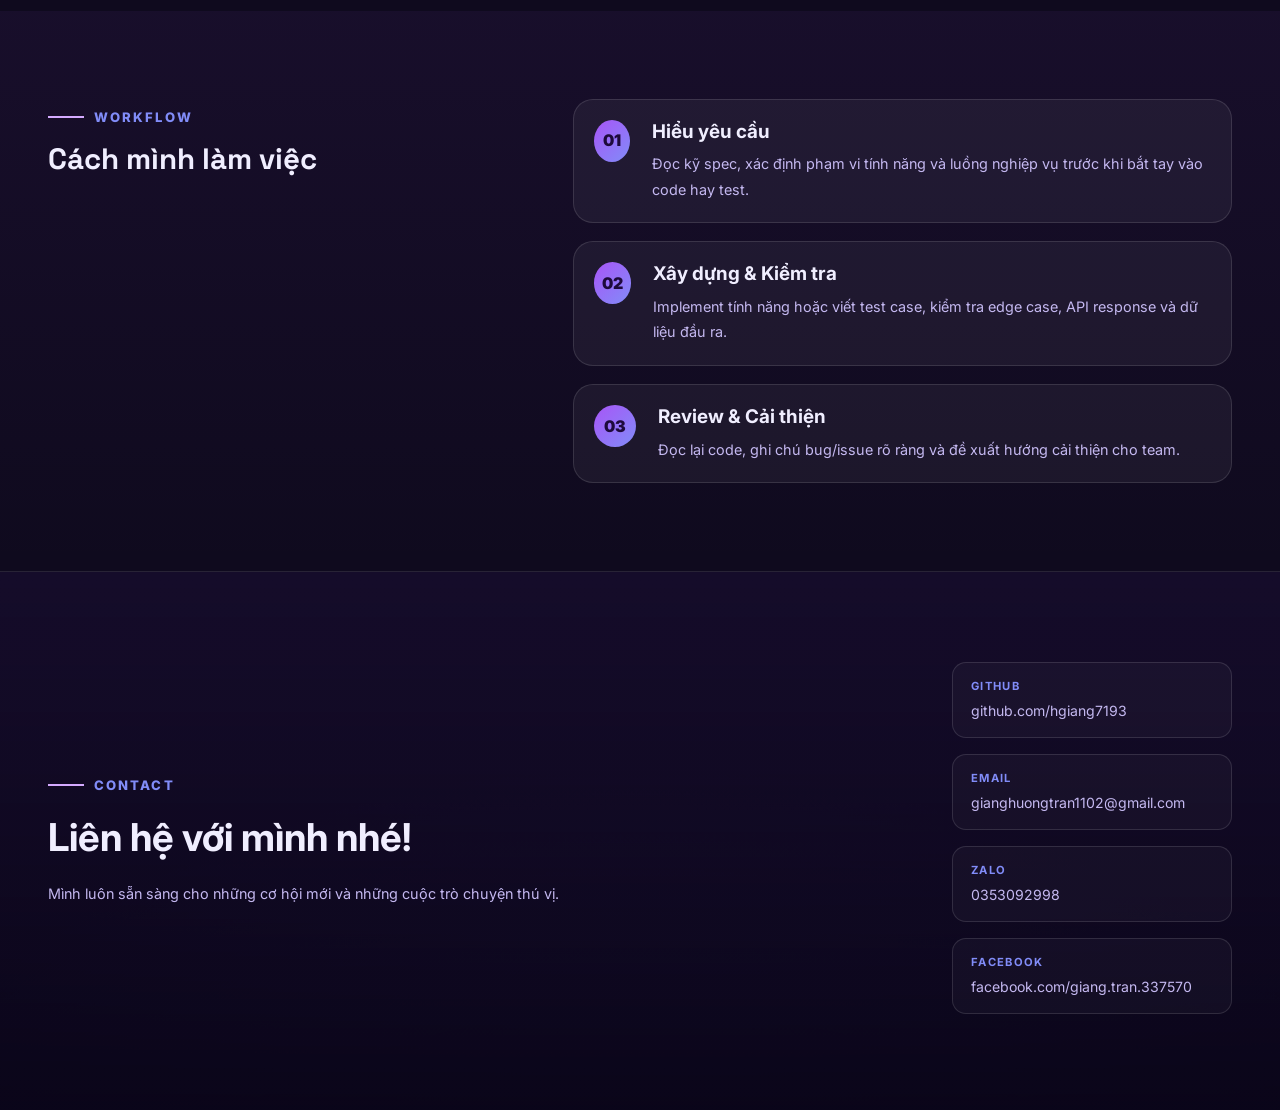
==== commit c8c5a864: "Sync portfolio content and contact contract" ====
--- a/index.html
+++ b/index.html
@@ -49,7 +49,7 @@
                 </div>
                 <div class="hero-metrics">
                     <article>
-                        <span class="metric-number">03</span>
+                        <span class="metric-number">02</span>
                         <span class="metric-label">Projects</span>
                     </article>
                     <article>
@@ -195,38 +195,12 @@
 
                 <article class="project-card">
                     <div class="project-top">
-                        <span class="project-type">Full-stack Web Management</span>
-                        <span class="project-date">ASP.NET Core · HTML/CSS/JS · Docker</span>
-                    </div>
-                    <h3>CafeChain — Quản lý chuỗi quán cafe</h3>
-                    <p>
-                        Ứng dụng web quản lý bán hàng cho chuỗi quán cafe. Hệ thống bao gồm quản lý menu, đơn hàng, thanh toán và vận hành theo chi nhánh. Backend C# kết hợp frontend HTML/CSS/JS và triển khai bằng Docker.
-                    </p>
-                    <div class="visual-card" style="min-height:200px;padding:0;overflow:hidden;border-radius:16px;">
-                        <img src="assets/cafeimagine.png" alt="CafeChain screenshot" style="width:100%;height:100%;object-fit:cover;display:block;min-height:200px;" />
-                    </div>
-                    <ul class="feature-list">
-                        <li>Quản lý menu, đơn hàng và thanh toán theo chi nhánh.</li>
-                        <li>Backend ASP.NET Core C# với SQL database, frontend HTML/CSS/JS.</li>
-                        <li>Triển khai bằng Docker và docker-compose.</li>
-                    </ul>
-                    <div class="skill-row">
-                        <span>ASP.NET Core</span>
-                        <span>C#</span>
-                        <span>SQL</span>
-                        <span>Docker</span>
-                    </div>
-                    <a class="project-link" href="https://github.com/hgiang7193/Cafechain" target="_blank" rel="noopener">Xem source trên GitHub <span aria-hidden="true">↗</span></a>
-                </article>
-
-                <article class="project-card">
-                    <div class="project-top">
                         <span class="project-type">Web Management System</span>
                         <span class="project-date">ASP.NET Core MVC · MySQL</span>
                     </div>
                     <h3>Hệ thống Quản lý Nhân sự</h3>
                     <p>
-                        Ứng dụng web quản lý nhân sự với các nghiệp vụ nhân viên, phòng ban, chức vụ, dự án, chấm công và phân quyền người dùng. Đây là dự án đầu tay — nơi mình học cách tổ chức một hệ thống nội bộ gần với bài toán thực tế.
+                        Ứng dụng web quản lý nhân sự với các nghiệp vụ nhân viên, phòng ban, chức vụ, dự án, chấm công và phân quyền người dùng. Đây là dự án đầu tiên mình xây dựng để thực hành mô hình một hệ thống quản lý nội bộ, từ luồng nghiệp vụ đến UI, dữ liệu và quy trình xử lý.
                     </p>
                     <div class="visual-card" style="min-height:200px;padding:0;overflow:hidden;border-radius:16px;">
                         <img src="assets/hrimagine.png" alt="HR Management System screenshot" style="width:100%;height:100%;object-fit:cover;display:block;min-height:200px;" />
@@ -298,9 +272,9 @@
                     <span class="contact-label">Email</span>
                     <span class="contact-value">gianghuongtran1102@gmail.com</span>
                 </a>
-                <a href="https://zalo.me/0976365586" target="_blank" rel="noopener">
+                <a href="https://zalo.me/0353092998" target="_blank" rel="noopener">
                     <span class="contact-label">Zalo</span>
-                    <span class="contact-value">0976 365 586</span>
+                    <span class="contact-value">0353092998</span>
                 </a>
                 <a href="https://www.facebook.com/giang.tran.337570" target="_blank" rel="noopener">
                     <span class="contact-label">Facebook</span>
--- a/styles.css
+++ b/styles.css
@@ -24,6 +24,18 @@
     --danger: #f87171;
     --shadow: rgba(10,5,30,0.45);
     --surface: rgba(255,255,255,0.06);
+
+    --section-title-size: clamp(1.52rem, 2.3vw, 2rem);
+    --section-title-line: 1.18;
+    --section-kicker-size: 0.82rem;
+    --section-h3-size: 1.18rem;
+    --section-h3-line: 1.24;
+    --section-h4-size: 1rem;
+    --section-h4-line: 1.34;
+    --section-body-size: 0.9rem;
+    --section-body-line: 1.78;
+    --section-body-color: var(--text-soft);
+    --section-gap: 36px;
 }
 
 html {
@@ -489,14 +501,34 @@
     align-items: end;
     justify-content: space-between;
     gap: 24px;
-    margin-bottom: 36px;
+    margin-bottom: var(--section-gap);
 }
 
 .section h2 {
     margin-top: 14px;
-    font-size: clamp(2rem, 3.2vw, 2.62rem);
-    line-height: 1.14;
+    font-size: var(--section-title-size);
+    line-height: var(--section-title-line);
     font-family: "Space Grotesk", "Inter", sans-serif;
+}
+
+.section h3 {
+    font-size: var(--section-h3-size);
+    line-height: var(--section-h3-line);
+}
+
+.section h4 {
+    font-size: var(--section-h4-size);
+    line-height: var(--section-h4-line);
+}
+
+.section p,
+.section .timeline p,
+.project-card p,
+.about p,
+.footer-text {
+    font-size: var(--section-body-size);
+    line-height: var(--section-body-line);
+    color: var(--section-body-color);
 }
 
 .section-kicker {
@@ -507,7 +539,7 @@
     font-weight: 800;
     text-transform: uppercase;
     letter-spacing: 0.16em;
-    font-size: 0.74rem;
+    font-size: var(--section-kicker-size);
 }
 
 .section-kicker::before {
@@ -527,7 +559,8 @@
 .about p {
     color: var(--text-soft);
     margin-top: 20px;
-    line-height: 1.9;
+    font-size: var(--section-body-size);
+    line-height: var(--section-body-line);
 }
 
 .profile-card {
@@ -644,15 +677,15 @@
 
 .project-card h3 {
     margin-top: 25px;
-    font-size: 1.6rem;
-    line-height: 1.2;
+    font-size: var(--section-h3-size);
+    line-height: var(--section-h3-line);
 }
 
 .project-card p {
     margin-top: 20px;
     color: var(--text-soft);
-    font-size: 0.93rem;
-    line-height: 1.86;
+    font-size: var(--section-body-size);
+    line-height: var(--section-body-line);
 }
 
 .visual-card {
@@ -895,13 +928,15 @@
 }
 
 .timeline h3 {
-    font-size: 1rem;
+    font-size: var(--section-h3-size);
+    line-height: var(--section-h3-line);
 }
 
 .timeline p {
     margin-top: 8px;
     color: var(--text-soft);
-    font-size: 0.88rem;
+    font-size: var(--section-body-size);
+    line-height: var(--section-body-line);
 }
 
 .footer {
